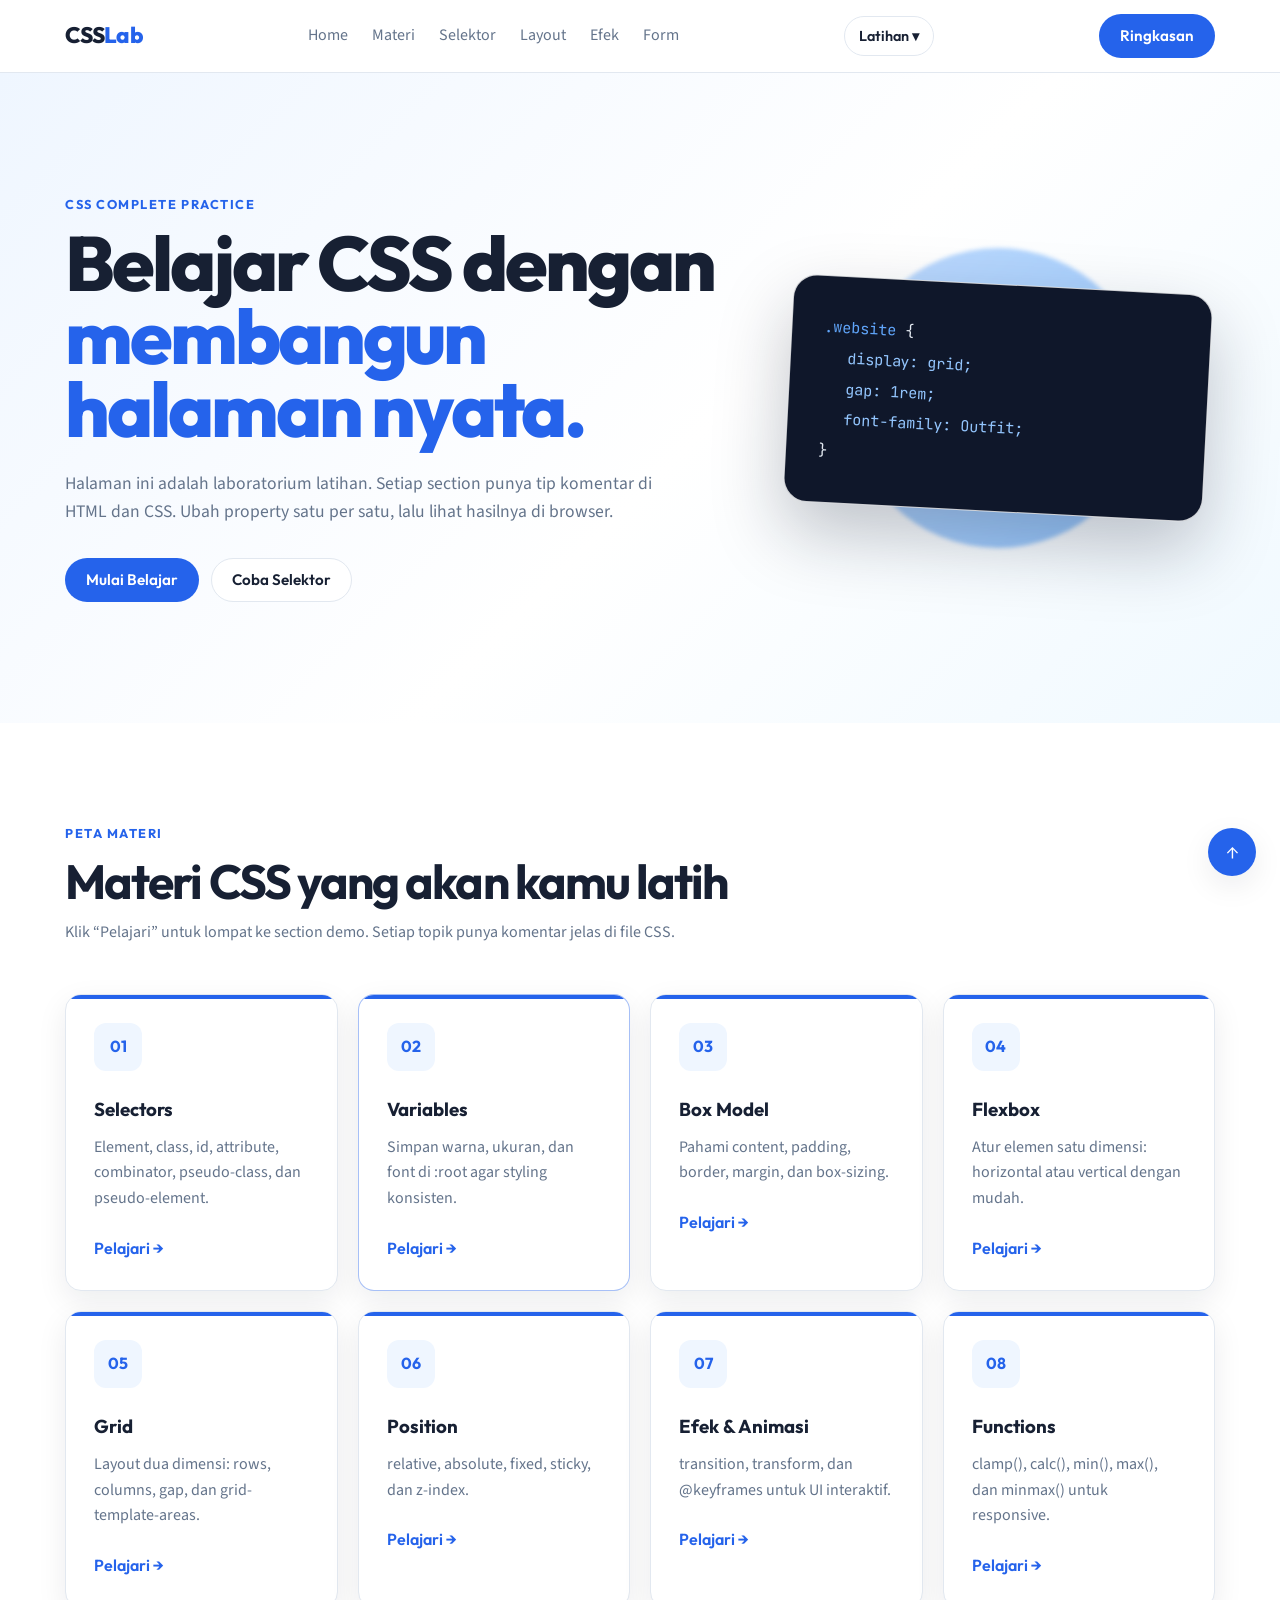
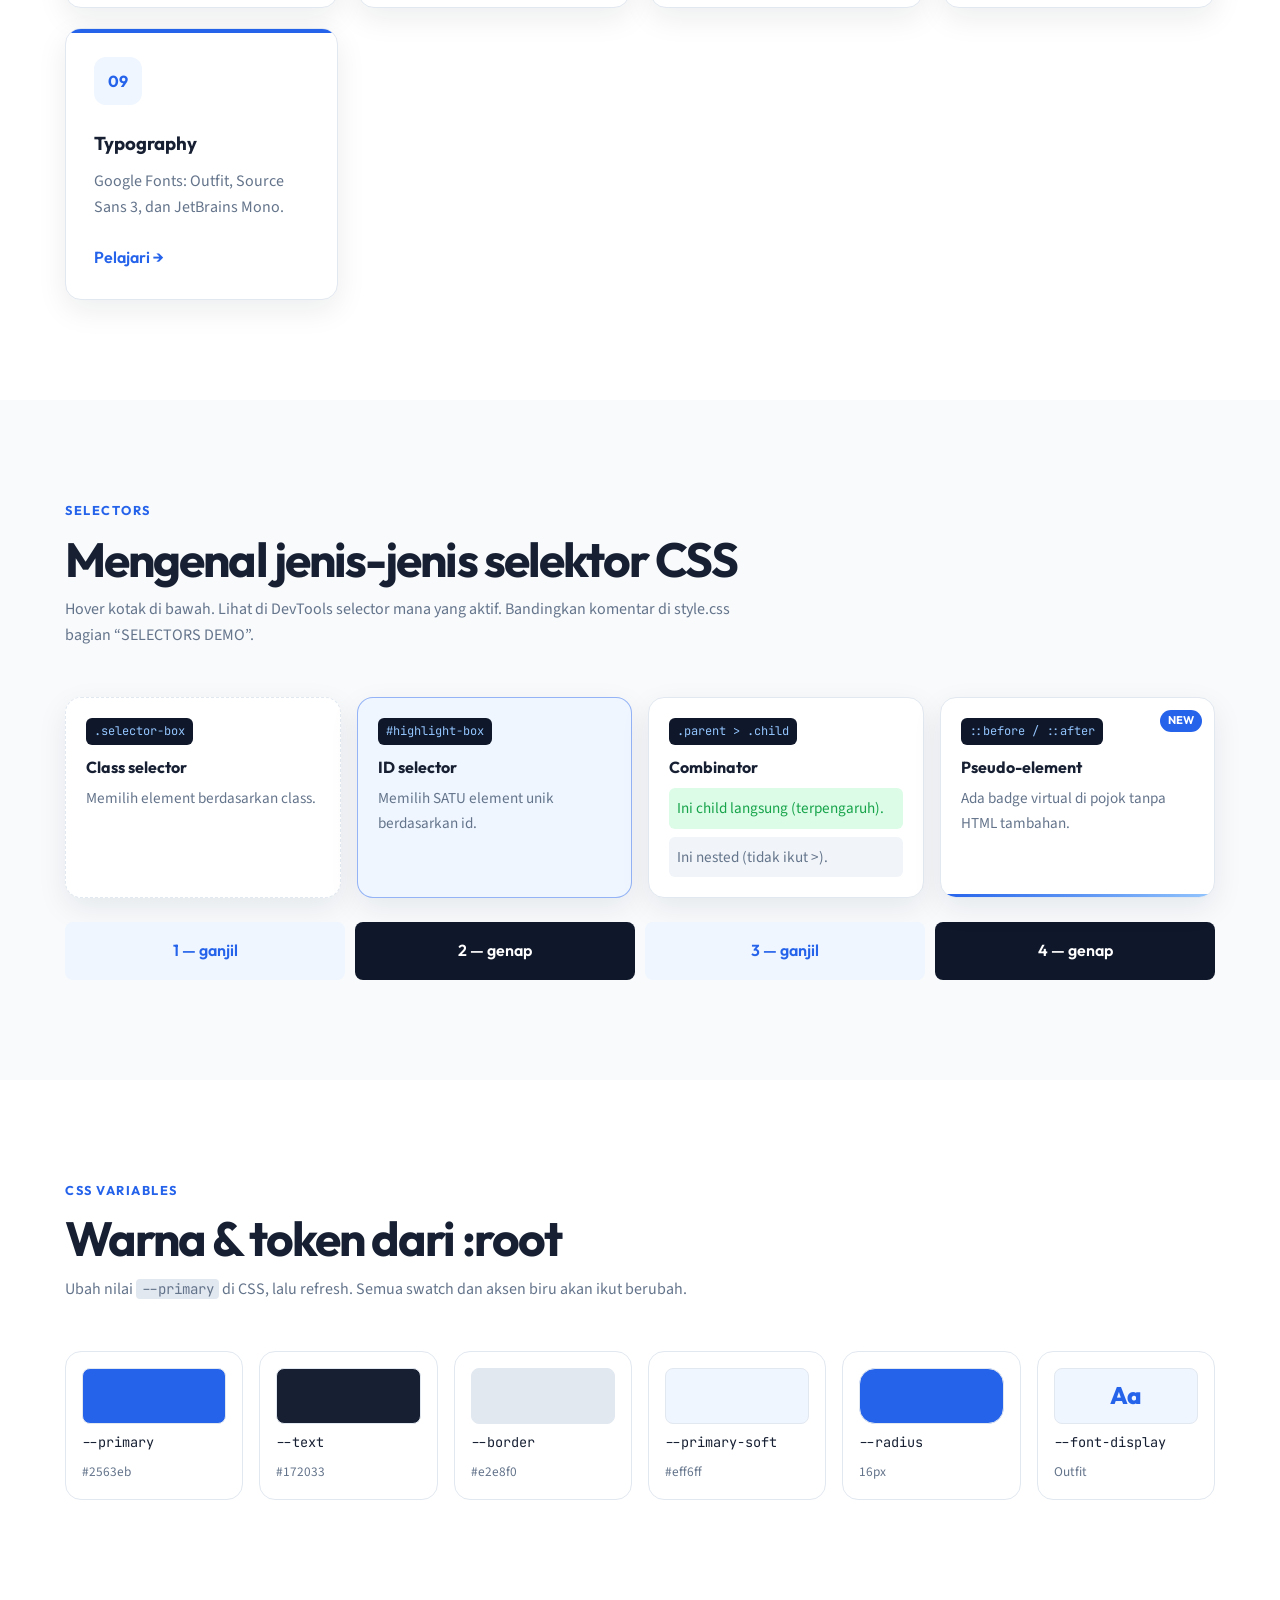
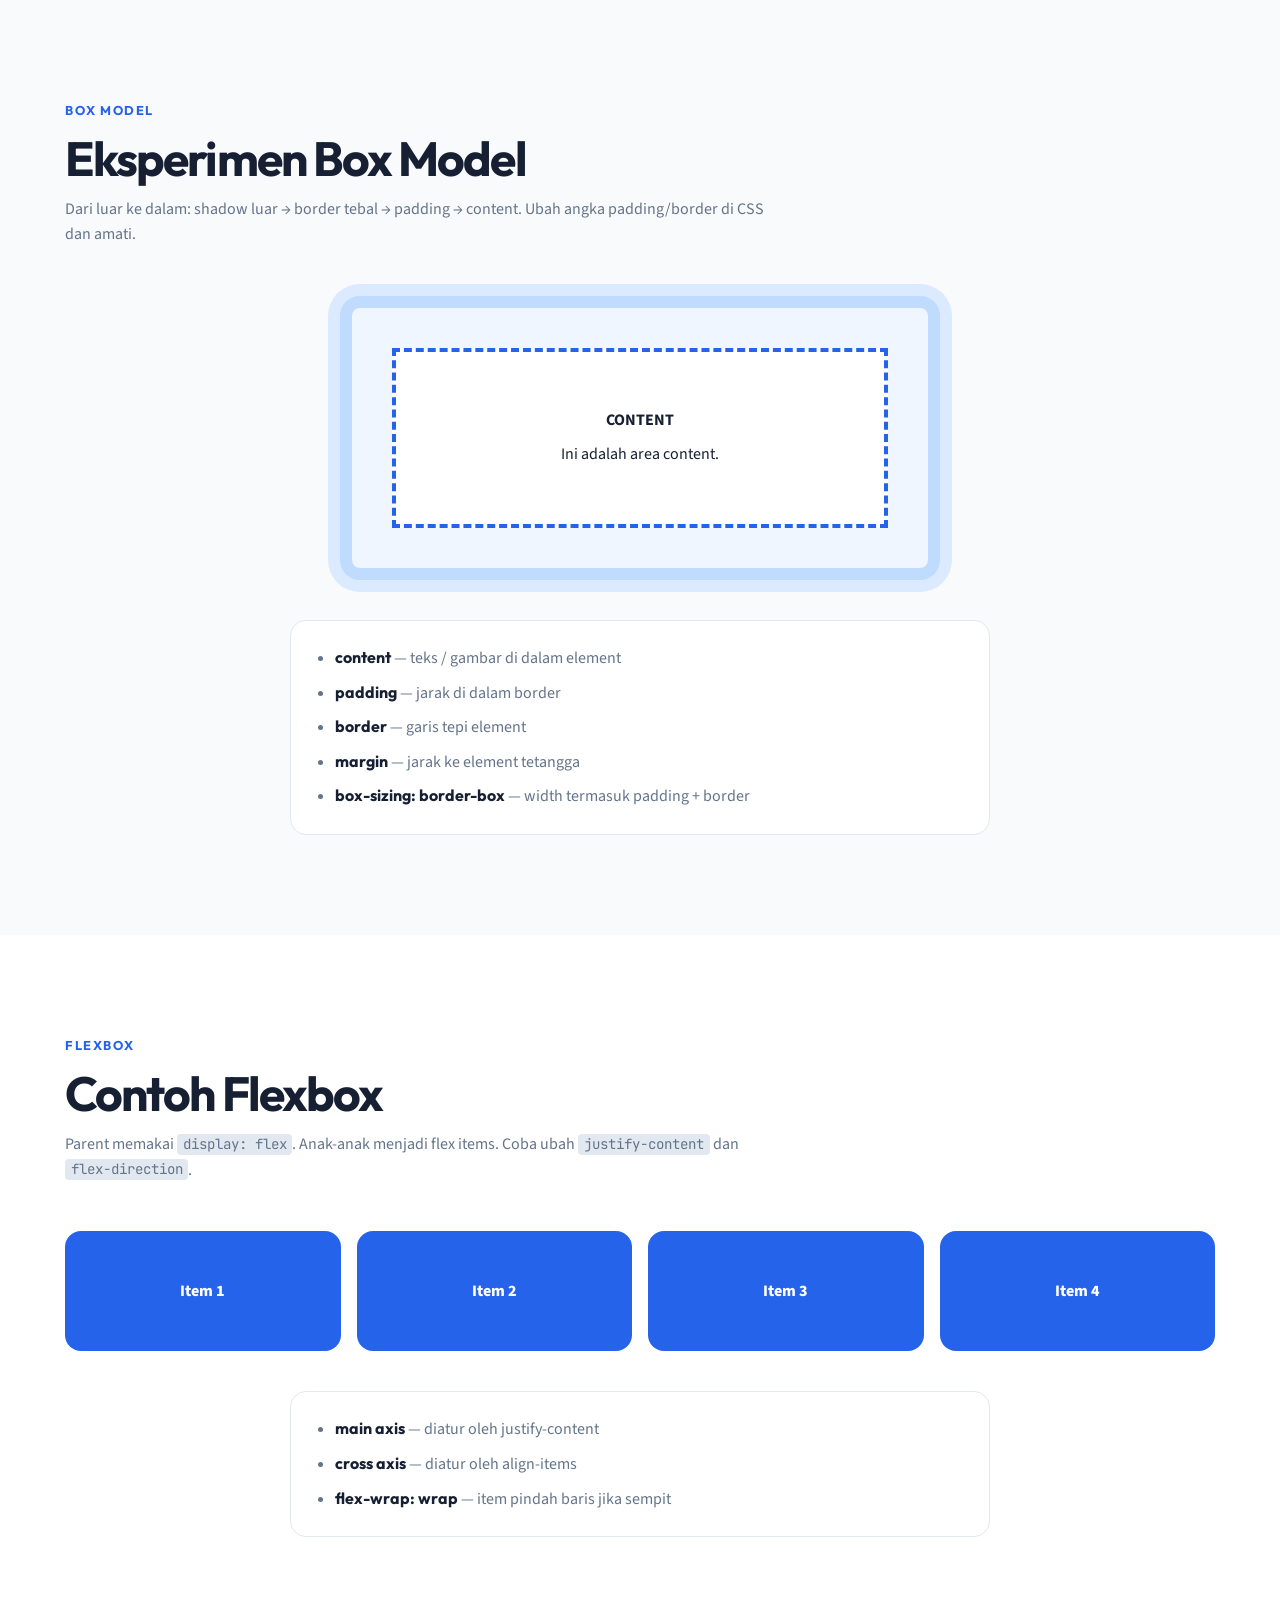
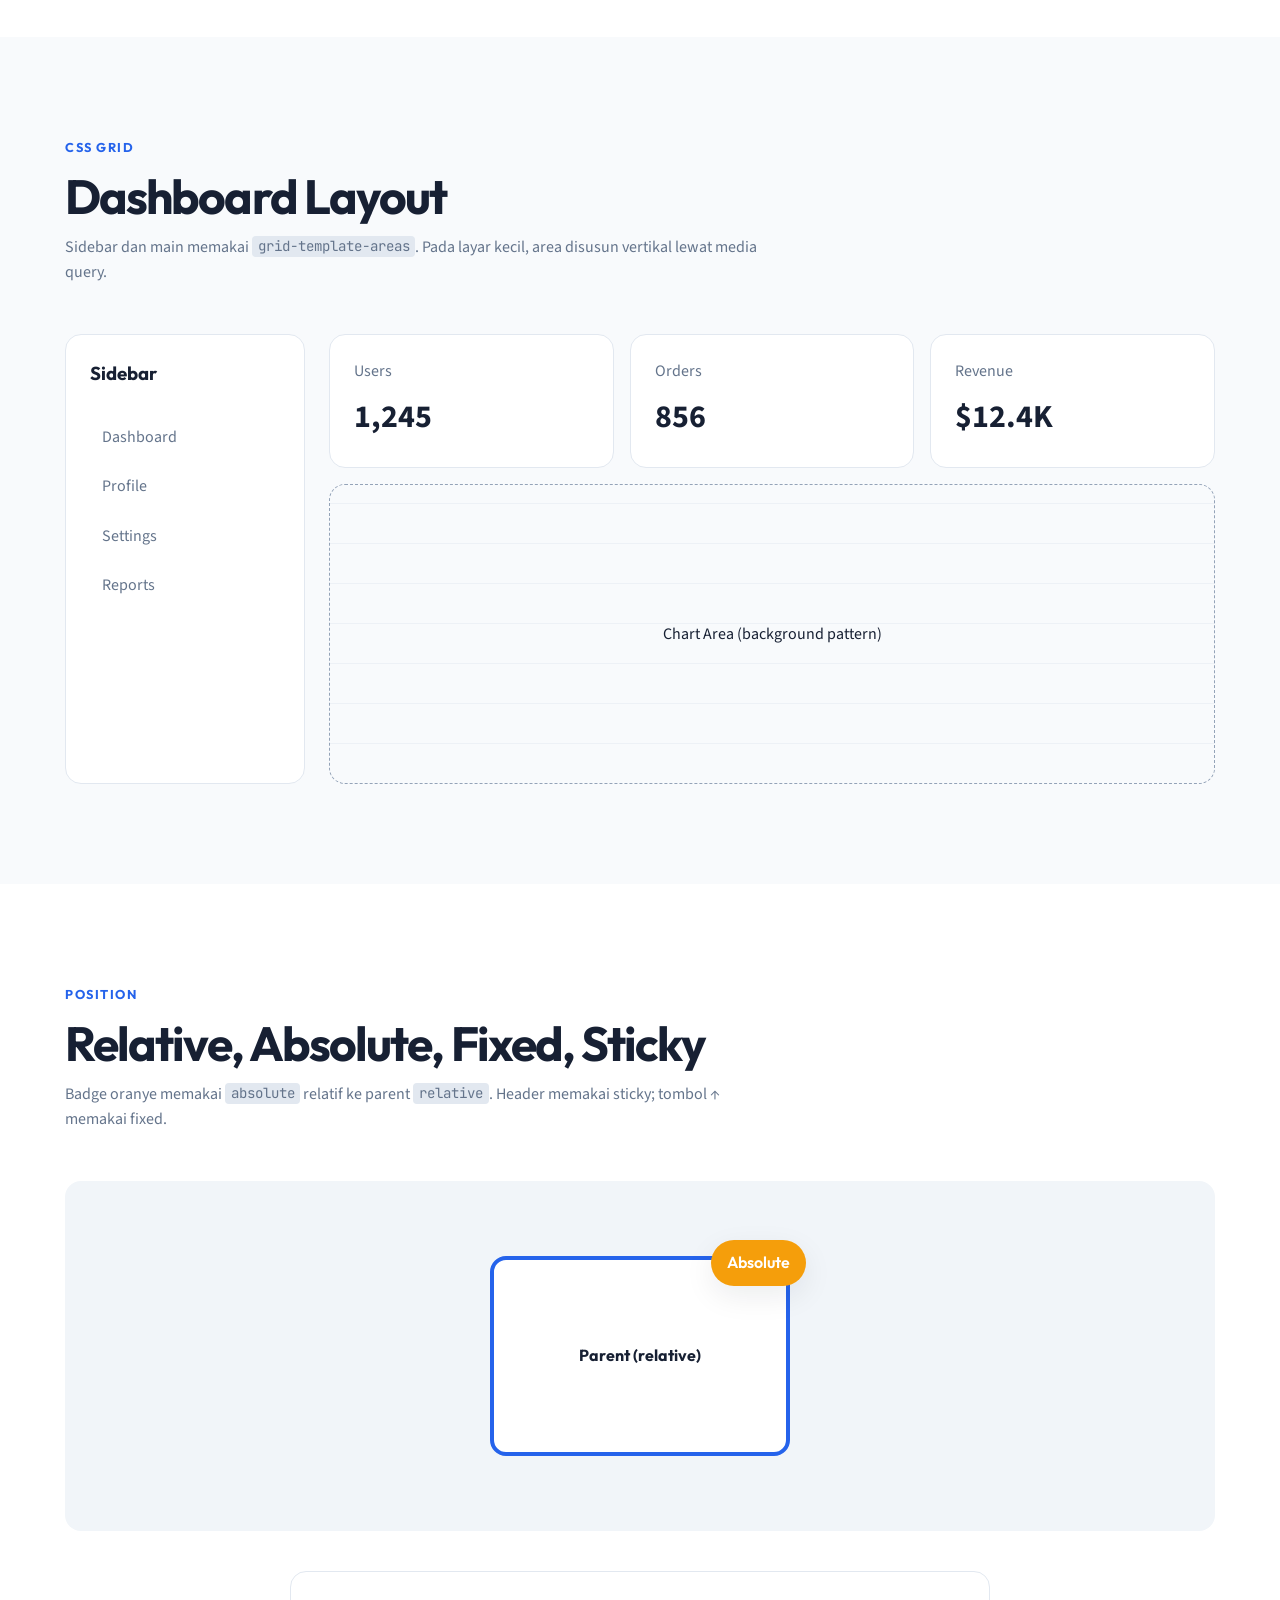
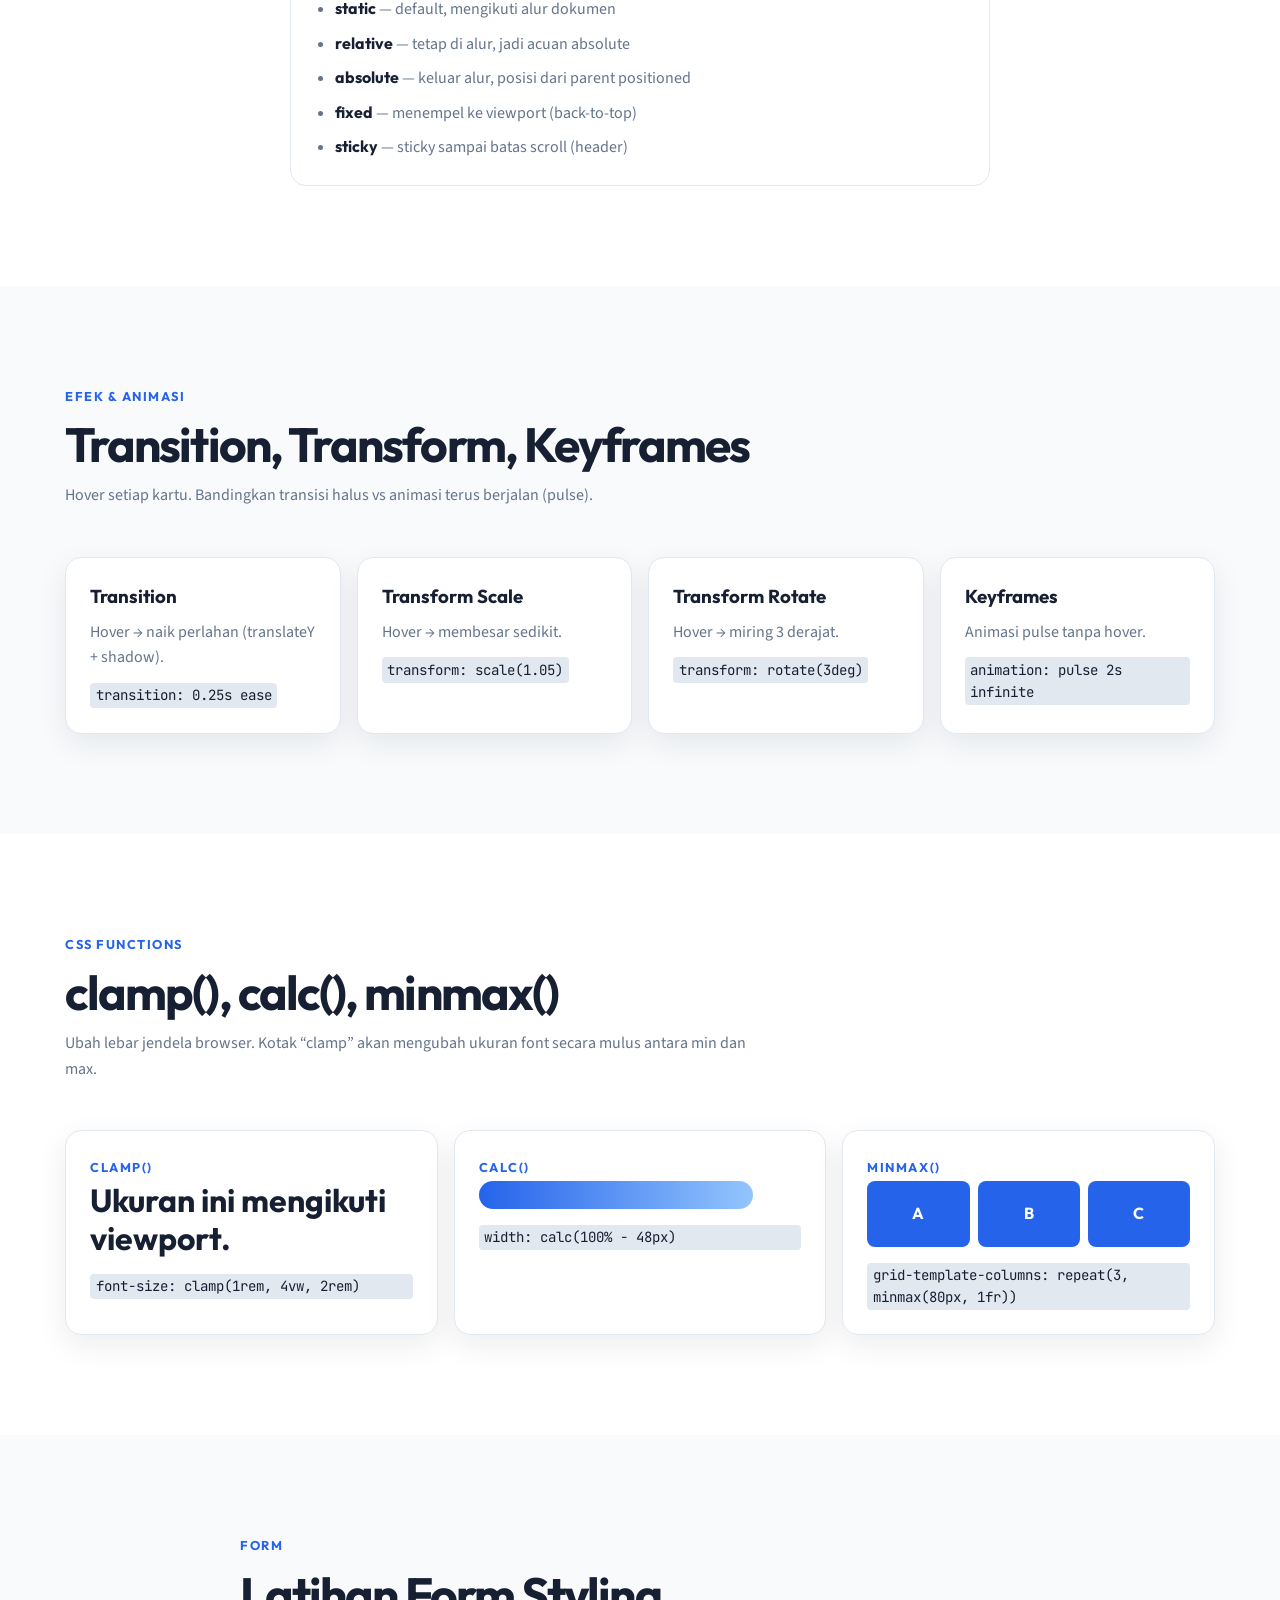
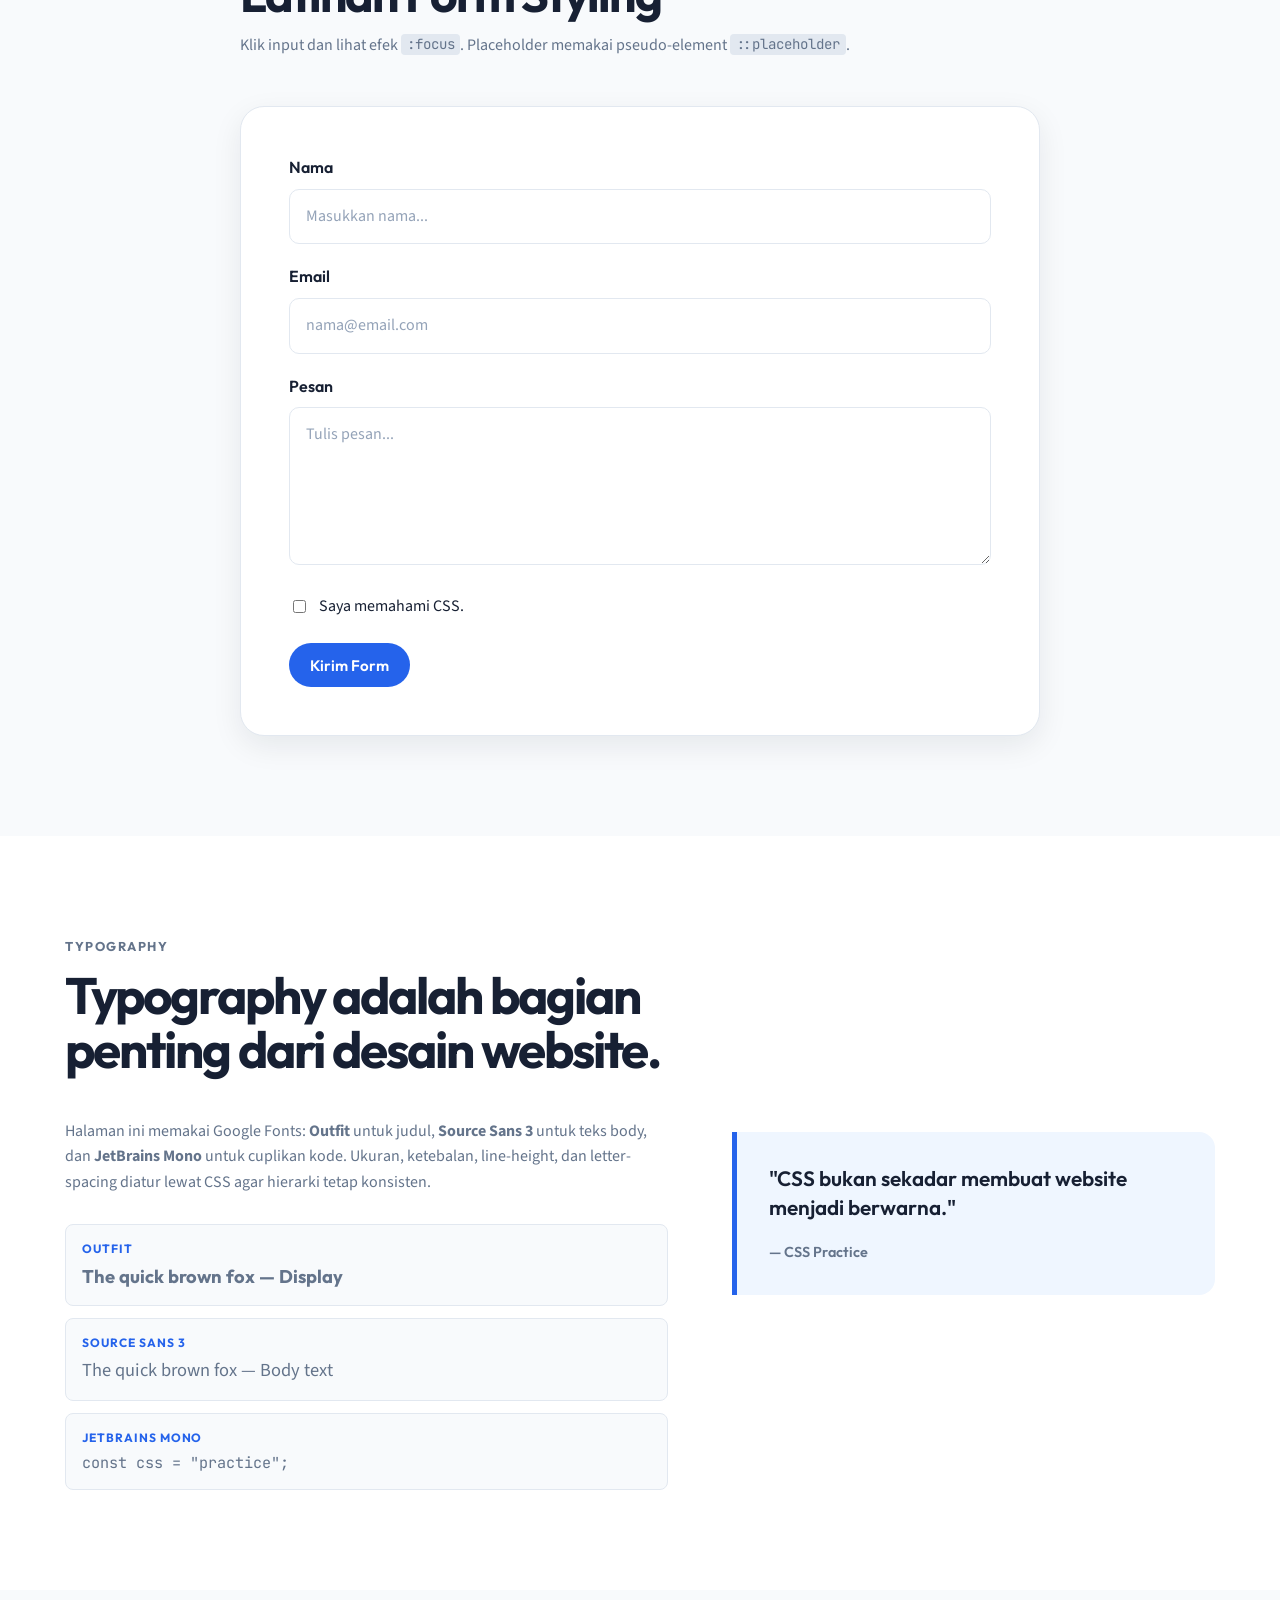
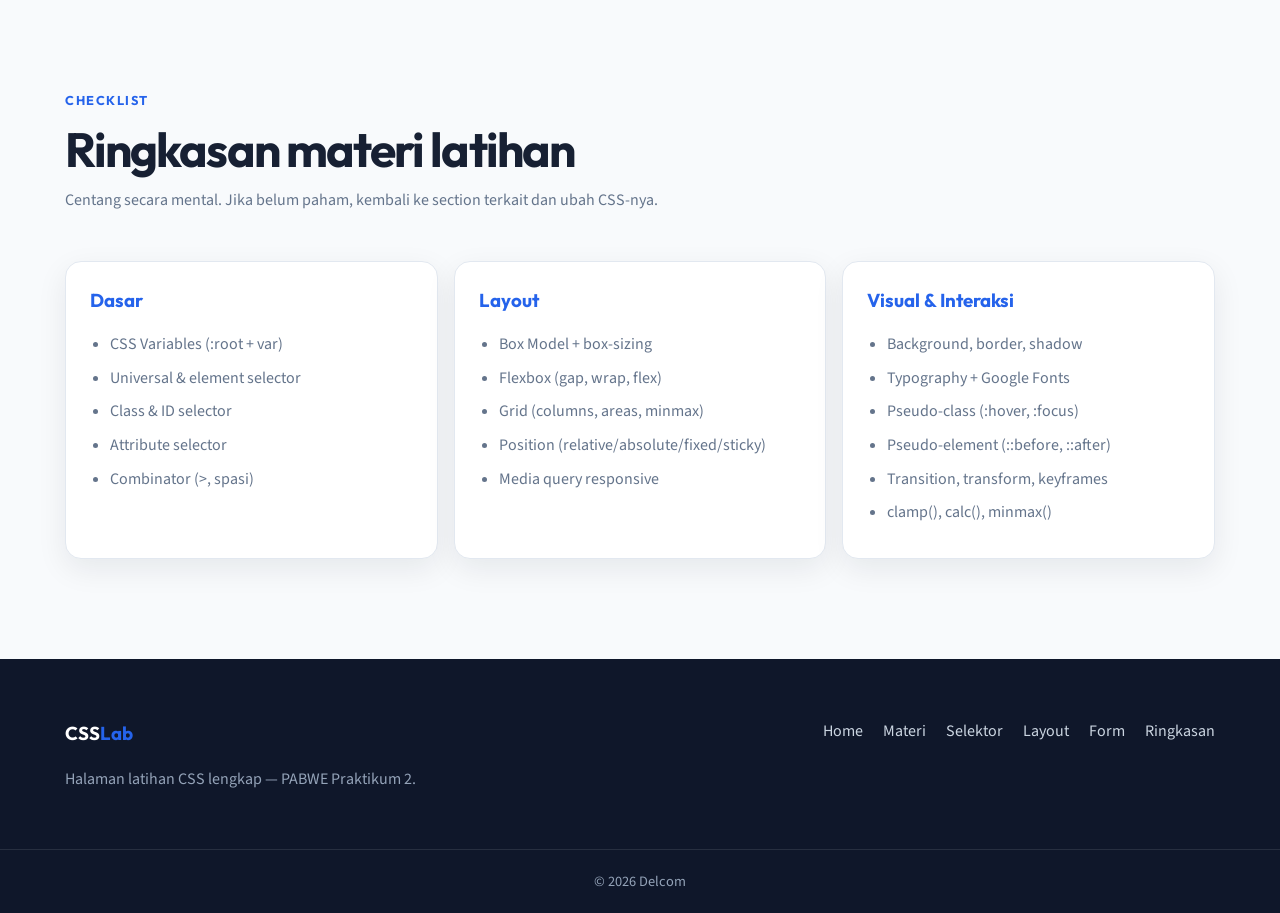
==== index.html @ a96a9c4b "feat: tambah halaman latihan CSS, Bootstrap 5, dan Tailwind 4" ====
<!doctype html>
<html lang="id">

<head>
    <meta charset="UTF-8" />

    <!--
        Membuat halaman responsive terhadap ukuran layar.
        Wajib untuk website modern.
    -->
    <meta name="viewport" content="width=device-width, initial-scale=1.0" />

    <!-- Membuat judul halaman -->
    <title>CSS Complete Practice</title>

    <!--
        Favicon: ikon tab browser.
        Menggunakan logo lokal dari assets/img.
    -->
    <link rel="icon" href="assets/img/logo.png" type="image/png" />

    <!--
        GOOGLE FONTS
        -------------------------------------------------
        Rekomendasi pasangan font untuk UI modern:

        1. Outfit        → heading / logo / tombol
           Geometric sans, tegas, cocok untuk judul.

        2. Source Sans 3 → body / paragraf / form
           Sangat mudah dibaca untuk teks panjang.

        3. JetBrains Mono → cuplikan kode
           Monospace dengan legibility tinggi.

        preconnect mempercepat koneksi ke server Google Fonts.
        display=swap mencegah teks "invisible" saat font loading.
    -->
    <link rel="preconnect" href="https://fonts.googleapis.com" />
    <link rel="preconnect" href="https://fonts.gstatic.com" crossorigin />
    <link
        href="https://fonts.googleapis.com/css2?family=JetBrains+Mono:wght@400;500&family=Outfit:wght@500;600;700;800&family=Source+Sans+3:ital,wght@0,400;0,500;0,600;0,700;1,400&display=swap"
        rel="stylesheet" />

    <!--
        External CSS
        Artinya seluruh styling kita simpan di file style.css
        Coba buka DevTools → tab Elements → lihat Styles.
    -->
    <link rel="stylesheet" href="assets/css/style.css" />
</head>

<body>
    <!-- =====================================================
         HEADER

         Latihan:
         - semantic HTML (<header>, <nav>)
         - Flexbox (navbar)
         - position: sticky
         - pseudo-class :hover
    ====================================================== -->

    <header class="site-header">
        <div class="container navbar">
            <!-- Logo: class selector .logo + nested span -->
            <a href="#home" class="logo"> CSS<span>Lab</span> </a>

            <!--
            Navigation anchors (#id) menghubungkan ke section.
            Ini contoh penggunaan ID di HTML.
        -->
            <nav class="nav-menu">
                <a href="#home">Home</a>
                <a href="#cards">Materi</a>
                <a href="#selectors">Selektor</a>
                <a href="#layout">Layout</a>
                <a href="#efek">Efek</a>
                <a href="#form">Form</a>
            </nav>

            <!--
            Menu Latihan:
            Pindah antar halaman latihan (CSS / Bootstrap / Tailwind).
            Hover untuk membuka submenu.
        -->
            <div class="nav-latihan">
                <button type="button" class="nav-latihan-toggle" aria-expanded="false">
                    Latihan ▾
                </button>
                <div class="nav-latihan-menu">
                    <a href="index.html" class="is-active">CSS</a>
                    <a href="bootstrap5.html">Bootstrap</a>
                    <a href="tailwind4.html">Tailwind</a>
                </div>
            </div>

            <a href="#ringkasan" class="btn btn-primary"> Ringkasan </a>
        </div>
    </header>

    <main>
        <!-- =====================================================
           HERO SECTION

           Latihan:
           - CSS variables (warna primary)
           - typography + Google Fonts
           - clamp() untuk font-size responsif
           - linear-gradient
           - pseudo-element ::before
           - CSS Grid (hero-content)
           - transform + animation (floating-card)
           - transition (tombol)
      ====================================================== -->

        <section id="home" class="hero">
            <div class="container hero-content">
                <div class="hero-text">
                    <p class="eyebrow">CSS COMPLETE PRACTICE</p>

                    <h1>
                        Belajar CSS dengan
                        <span>membangun halaman nyata.</span>
                    </h1>

                    <p class="hero-description">
                        Halaman ini adalah laboratorium latihan. Setiap section punya tip
                        komentar di HTML dan CSS. Ubah property satu per satu, lalu lihat
                        hasilnya di browser.
                    </p>

                    <div class="hero-buttons">
                        <a href="#cards" class="btn btn-primary"> Mulai Belajar </a>
                        <a href="#selectors" class="btn btn-outline"> Coba Selektor </a>
                    </div>
                </div>

                <!--
              Visual dekoratif:
              - .hero-visual::before → lingkaran blur (pseudo-element)
              - .floating-card → transform + @keyframes
              - .code-line → font mono (JetBrains Mono)
          -->
                <div class="hero-visual">
                    <div class="floating-card">
                        <div class="code-line"><span>.website</span> {</div>
                        <div class="code-line indent">display: grid;</div>
                        <div class="code-line indent">gap: 1rem;</div>
                        <div class="code-line indent">font-family: Outfit;</div>
                        <div class="code-line">}</div>
                    </div>
                </div>
            </div>
        </section>

        <!-- =====================================================
           PETA MATERI / CARDS

           Latihan:
           - CSS Grid (auto-fit + minmax)
           - gap, border, box-shadow, border-radius
           - :hover + transform
           - pseudo-element ::before pada card
      ====================================================== -->

        <section id="cards" class="section">
            <div class="container">
                <div class="section-heading">
                    <p class="eyebrow">PETA MATERI</p>
                    <h2>Materi CSS yang akan kamu latih</h2>
                    <p>
                        Klik “Pelajari” untuk lompat ke section demo. Setiap topik punya
                        komentar jelas di file CSS.
                    </p>
                </div>

                <!--
              GRID CONTAINER
              repeat(auto-fit, minmax(250px, 1fr))
              → kolom menyesuaikan lebar layar secara otomatis.
          -->
                <div class="cards-grid">
                    <article class="card">
                        <div class="card-icon">01</div>
                        <h3>Selectors</h3>
                        <p>
                            Element, class, id, attribute, combinator, pseudo-class, dan
                            pseudo-element.
                        </p>
                        <a href="#selectors" class="card-link">Pelajari →</a>
                    </article>

                    <article class="card featured">
                        <div class="card-icon">02</div>
                        <h3>Variables</h3>
                        <p>
                            Simpan warna, ukuran, dan font di :root agar styling konsisten.
                        </p>
                        <a href="#variables" class="card-link">Pelajari →</a>
                    </article>

                    <article class="card">
                        <div class="card-icon">03</div>
                        <h3>Box Model</h3>
                        <p>Pahami content, padding, border, margin, dan box-sizing.</p>
                        <a href="#box-model" class="card-link">Pelajari →</a>
                    </article>

                    <article class="card">
                        <div class="card-icon">04</div>
                        <h3>Flexbox</h3>
                        <p>
                            Atur elemen satu dimensi: horizontal atau vertical dengan mudah.
                        </p>
                        <a href="#flexbox" class="card-link">Pelajari →</a>
                    </article>

                    <article class="card">
                        <div class="card-icon">05</div>
                        <h3>Grid</h3>
                        <p>
                            Layout dua dimensi: rows, columns, gap, dan grid-template-areas.
                        </p>
                        <a href="#layout" class="card-link">Pelajari →</a>
                    </article>

                    <article class="card">
                        <div class="card-icon">06</div>
                        <h3>Position</h3>
                        <p>relative, absolute, fixed, sticky, dan z-index.</p>
                        <a href="#position" class="card-link">Pelajari →</a>
                    </article>

                    <article class="card">
                        <div class="card-icon">07</div>
                        <h3>Efek &amp; Animasi</h3>
                        <p>transition, transform, dan @keyframes untuk UI interaktif.</p>
                        <a href="#efek" class="card-link">Pelajari →</a>
                    </article>

                    <article class="card">
                        <div class="card-icon">08</div>
                        <h3>Functions</h3>
                        <p>clamp(), calc(), min(), max(), dan minmax() untuk responsive.</p>
                        <a href="#functions" class="card-link">Pelajari →</a>
                    </article>

                    <article class="card">
                        <div class="card-icon">09</div>
                        <h3>Typography</h3>
                        <p>
                            Google Fonts: Outfit, Source Sans 3, dan JetBrains Mono.
                        </p>
                        <a href="#typography" class="card-link">Pelajari →</a>
                    </article>
                </div>
            </div>
        </section>

        <!-- =====================================================
           SELECTORS DEMO

           Latihan:
           - element selector   → p, h3
           - class selector     → .selector-box
           - id selector        → #highlight-box
           - attribute selector → [data-role="demo"]
           - combinator         → .parent > .child
           - pseudo-class       → :hover, :nth-child
           - pseudo-element     → ::before, ::after
      ====================================================== -->

        <section id="selectors" class="section section-alt">
            <div class="container">
                <div class="section-heading">
                    <p class="eyebrow">SELECTORS</p>
                    <h2>Mengenal jenis-jenis selektor CSS</h2>
                    <p>
                        Hover kotak di bawah. Lihat di DevTools selector mana yang
                        aktif. Bandingkan komentar di style.css bagian “SELECTORS DEMO”.
                    </p>
                </div>

                <div class="selector-playground">
                    <!-- Class selector: .selector-box -->
                    <div class="selector-box" data-role="demo">
                        <span class="selector-label">.selector-box</span>
                        <strong>Class selector</strong>
                        <p>Memilih element berdasarkan class.</p>
                    </div>

                    <!-- ID selector: #highlight-box -->
                    <div id="highlight-box" class="selector-box">
                        <span class="selector-label">#highlight-box</span>
                        <strong>ID selector</strong>
                        <p>Memilih SATU element unik berdasarkan id.</p>
                    </div>

                    <!-- Attribute selector: [data-role="demo"] sudah dipakai di atas -->
                    <div class="selector-box parent-demo">
                        <span class="selector-label">.parent &gt; .child</span>
                        <strong>Combinator</strong>
                        <!-- Child combinator: hanya anak langsung -->
                        <p class="child">Ini child langsung (terpengaruh).</p>
                        <div>
                            <p class="child nested">Ini nested (tidak ikut &gt;).</p>
                        </div>
                    </div>

                    <!-- Pseudo-element demo -->
                    <div class="selector-box pseudo-demo">
                        <span class="selector-label">::before / ::after</span>
                        <strong>Pseudo-element</strong>
                        <p>Ada badge virtual di pojok tanpa HTML tambahan.</p>
                    </div>
                </div>

                <!--
              :nth-child demo
              Item genap / ganjil diberi warna berbeda di CSS.
          -->
                <div class="nth-demo">
                    <div class="nth-item">1 — ganjil</div>
                    <div class="nth-item">2 — genap</div>
                    <div class="nth-item">3 — ganjil</div>
                    <div class="nth-item">4 — genap</div>
                </div>
            </div>
        </section>

        <!-- =====================================================
           CSS VARIABLES DEMO

           Latihan:
           - :root { --nama: value; }
           - var(--nama)
           - mengubah satu variable mengubah banyak tempat
      ====================================================== -->

        <section id="variables" class="section">
            <div class="container">
                <div class="section-heading">
                    <p class="eyebrow">CSS VARIABLES</p>
                    <h2>Warna &amp; token dari :root</h2>
                    <p>
                        Ubah nilai <code>--primary</code> di CSS, lalu refresh. Semua
                        swatch dan aksen biru akan ikut berubah.
                    </p>
                </div>

                <div class="token-grid">
                    <div class="token-card token-primary">
                        <span class="token-swatch"></span>
                        <code>--primary</code>
                        <small>#2563eb</small>
                    </div>
                    <div class="token-card token-text">
                        <span class="token-swatch"></span>
                        <code>--text</code>
                        <small>#172033</small>
                    </div>
                    <div class="token-card token-border">
                        <span class="token-swatch"></span>
                        <code>--border</code>
                        <small>#e2e8f0</small>
                    </div>
                    <div class="token-card token-soft">
                        <span class="token-swatch"></span>
                        <code>--primary-soft</code>
                        <small>#eff6ff</small>
                    </div>
                    <div class="token-card token-radius">
                        <span class="token-swatch radius-demo"></span>
                        <code>--radius</code>
                        <small>16px</small>
                    </div>
                    <div class="token-card token-font">
                        <span class="token-swatch font-demo">Aa</span>
                        <code>--font-display</code>
                        <small>Outfit</small>
                    </div>
                </div>
            </div>
        </section>

        <!-- =====================================================
           BOX MODEL DEMO

           Latihan:
           - content / padding / border / margin
           - width, max-width, box-sizing
           - box-shadow sebagai “outline” visual
      ====================================================== -->

        <section id="box-model" class="section section-alt">
            <div class="container">
                <div class="section-heading">
                    <p class="eyebrow">BOX MODEL</p>
                    <h2>Eksperimen Box Model</h2>
                    <p>
                        Dari luar ke dalam: shadow luar → border tebal → padding →
                        content. Ubah angka padding/border di CSS dan amati.
                    </p>
                </div>

                <!--
              Struktur visual box model:
              .box-model-demo  ≈ margin/outer ring (via box-shadow)
              border           ≈ border biru
              padding          ≈ area biru muda
              .box-content     ≈ content
          -->
                <div class="box-model-demo">
                    <div class="box-content">
                        <strong>CONTENT</strong>
                        <span>Ini adalah area content.</span>
                    </div>
                </div>

                <ul class="tip-list">
                    <li>
                        <strong>content</strong> — teks / gambar di dalam element
                    </li>
                    <li>
                        <strong>padding</strong> — jarak di dalam border
                    </li>
                    <li>
                        <strong>border</strong> — garis tepi element
                    </li>
                    <li>
                        <strong>margin</strong> — jarak ke element tetangga
                    </li>
                    <li>
                        <strong>box-sizing: border-box</strong> — width termasuk padding +
                        border
                    </li>
                </ul>
            </div>
        </section>

        <!-- =====================================================
           FLEXBOX DEMO

           Latihan:
           - display: flex
           - flex-wrap, gap, align-items
           - flex: 1 1 180px pada item
           - :hover + transform pada item
      ====================================================== -->

        <section id="flexbox" class="section">
            <div class="container">
                <div class="section-heading">
                    <p class="eyebrow">FLEXBOX</p>
                    <h2>Contoh Flexbox</h2>
                    <p>
                        Parent memakai <code>display: flex</code>. Anak-anak menjadi flex
                        items. Coba ubah <code>justify-content</code> dan
                        <code>flex-direction</code>.
                    </p>
                </div>

                <div class="flex-demo">
                    <div class="flex-item">Item 1</div>
                    <div class="flex-item">Item 2</div>
                    <div class="flex-item">Item 3</div>
                    <div class="flex-item">Item 4</div>
                </div>

                <ul class="tip-list">
                    <li>
                        <strong>main axis</strong> — diatur oleh justify-content
                    </li>
                    <li>
                        <strong>cross axis</strong> — diatur oleh align-items
                    </li>
                    <li>
                        <strong>flex-wrap: wrap</strong> — item pindah baris jika sempit
                    </li>
                </ul>
            </div>
        </section>

        <!-- =====================================================
           GRID LAYOUT

           Latihan:
           - grid-template-columns
           - grid-template-areas
           - gap
           - nested grid (stats-grid)
           - responsive: 1 kolom di mobile
      ====================================================== -->

        <section id="layout" class="section section-alt">
            <div class="container">
                <div class="section-heading">
                    <p class="eyebrow">CSS GRID</p>
                    <h2>Dashboard Layout</h2>
                    <p>
                        Sidebar dan main memakai <code>grid-template-areas</code>. Pada
                        layar kecil, area disusun vertikal lewat media query.
                    </p>
                </div>

                <div class="dashboard">
                    <aside class="sidebar">
                        <h3>Sidebar</h3>
                        <ul>
                            <li>Dashboard</li>
                            <li>Profile</li>
                            <li>Settings</li>
                            <li>Reports</li>
                        </ul>
                    </aside>

                    <div class="dashboard-main">
                        <div class="stats-grid">
                            <div class="stat-card">
                                <span>Users</span>
                                <strong>1,245</strong>
                            </div>
                            <div class="stat-card">
                                <span>Orders</span>
                                <strong>856</strong>
                            </div>
                            <div class="stat-card">
                                <span>Revenue</span>
                                <strong>$12.4K</strong>
                            </div>
                        </div>

                        <div class="chart-placeholder">
                            <span>Chart Area (background pattern)</span>
                        </div>
                    </div>
                </div>
            </div>
        </section>

        <!-- =====================================================
           POSITIONING

           Latihan:
           - position: relative (parent)
           - position: absolute (child)
           - top / right
           - z-index
           - position: fixed (lihat tombol back-to-top)
           - position: sticky (lihat header)
      ====================================================== -->

        <section id="position" class="section">
            <div class="container">
                <div class="section-heading">
                    <p class="eyebrow">POSITION</p>
                    <h2>Relative, Absolute, Fixed, Sticky</h2>
                    <p>
                        Badge oranye memakai <code>absolute</code> relatif ke parent
                        <code>relative</code>. Header memakai sticky; tombol ↑ memakai
                        fixed.
                    </p>
                </div>

                <div class="position-demo">
                    <div class="position-box">
                        Parent (relative)
                        <div class="absolute-box">Absolute</div>
                    </div>
                </div>

                <ul class="tip-list">
                    <li>
                        <strong>static</strong> — default, mengikuti alur dokumen
                    </li>
                    <li>
                        <strong>relative</strong> — tetap di alur, jadi acuan absolute
                    </li>
                    <li>
                        <strong>absolute</strong> — keluar alur, posisi dari parent
                        positioned
                    </li>
                    <li>
                        <strong>fixed</strong> — menempel ke viewport (back-to-top)
                    </li>
                    <li>
                        <strong>sticky</strong> — sticky sampai batas scroll (header)
                    </li>
                </ul>
            </div>
        </section>

        <!-- =====================================================
           TRANSFORM, TRANSITION, ANIMATION

           Latihan:
           - transition pada hover
           - transform: translate / scale / rotate
           - @keyframes + animation
      ====================================================== -->

        <section id="efek" class="section section-alt">
            <div class="container">
                <div class="section-heading">
                    <p class="eyebrow">EFEK &amp; ANIMASI</p>
                    <h2>Transition, Transform, Keyframes</h2>
                    <p>
                        Hover setiap kartu. Bandingkan transisi halus vs animasi terus
                        berjalan (pulse).
                    </p>
                </div>

                <div class="effect-grid">
                    <!-- Transition + translate -->
                    <div class="effect-card effect-lift">
                        <h3>Transition</h3>
                        <p>Hover → naik perlahan (translateY + shadow).</p>
                        <code>transition: 0.25s ease</code>
                    </div>

                    <!-- Transform scale -->
                    <div class="effect-card effect-scale">
                        <h3>Transform Scale</h3>
                        <p>Hover → membesar sedikit.</p>
                        <code>transform: scale(1.05)</code>
                    </div>

                    <!-- Transform rotate -->
                    <div class="effect-card effect-rotate">
                        <h3>Transform Rotate</h3>
                        <p>Hover → miring 3 derajat.</p>
                        <code>transform: rotate(3deg)</code>
                    </div>

                    <!-- Continuous animation -->
                    <div class="effect-card effect-pulse">
                        <h3>Keyframes</h3>
                        <p>Animasi pulse tanpa hover.</p>
                        <code>animation: pulse 2s infinite</code>
                    </div>
                </div>
            </div>
        </section>

        <!-- =====================================================
           CSS FUNCTIONS

           Latihan:
           - clamp(min, preferred, max)
           - calc(a + b)
           - min() / max()
           - minmax() di grid
      ====================================================== -->

        <section id="functions" class="section">
            <div class="container">
                <div class="section-heading">
                    <p class="eyebrow">CSS FUNCTIONS</p>
                    <h2>clamp(), calc(), minmax()</h2>
                    <p>
                        Ubah lebar jendela browser. Kotak “clamp” akan mengubah ukuran
                        font secara mulus antara min dan max.
                    </p>
                </div>

                <div class="function-grid">
                    <div class="function-card">
                        <span class="eyebrow">clamp()</span>
                        <p class="clamp-text">Ukuran ini mengikuti viewport.</p>
                        <code>font-size: clamp(1rem, 4vw, 2rem)</code>
                    </div>

                    <div class="function-card">
                        <span class="eyebrow">calc()</span>
                        <div class="calc-bar"></div>
                        <code>width: calc(100% - 48px)</code>
                    </div>

                    <div class="function-card">
                        <span class="eyebrow">minmax()</span>
                        <div class="minmax-row">
                            <div>A</div>
                            <div>B</div>
                            <div>C</div>
                        </div>
                        <code>grid-template-columns: repeat(3, minmax(80px, 1fr))</code>
                    </div>
                </div>
            </div>
        </section>

        <!-- =====================================================
           FORM

           Latihan:
           - attribute selector input[type="..."]
           - :focus
           - ::placeholder
           - label + checkbox flex
           - button :hover
      ====================================================== -->

        <section id="form" class="section section-alt">
            <div class="container form-container">
                <div class="section-heading">
                    <p class="eyebrow">FORM</p>
                    <h2>Latihan Form Styling</h2>
                    <p>
                        Klik input dan lihat efek <code>:focus</code>. Placeholder
                        memakai pseudo-element <code>::placeholder</code>.
                    </p>
                </div>

                <form class="practice-form" action="#" method="get">
                    <div class="form-group">
                        <label for="name">Nama</label>
                        <input id="name" type="text" placeholder="Masukkan nama..." />
                    </div>

                    <div class="form-group">
                        <label for="email">Email</label>
                        <input id="email" type="email" placeholder="nama@email.com" />
                    </div>

                    <div class="form-group">
                        <label for="message">Pesan</label>
                        <textarea id="message" rows="5" placeholder="Tulis pesan..."></textarea>
                    </div>

                    <label class="checkbox">
                        <input type="checkbox" />
                        <span>Saya memahami CSS.</span>
                    </label>

                    <button type="submit" class="btn btn-primary">Kirim Form</button>
                </form>
            </div>
        </section>

        <!-- =====================================================
           TYPOGRAPHY & GOOGLE FONTS

           Latihan:
           - font-family via CSS variables
           - line-height, letter-spacing, font-weight
           - hierarki heading vs body vs mono
      ====================================================== -->

        <section id="typography" class="section">
            <div class="container typography-demo">
                <div>
                    <p class="eyebrow">TYPOGRAPHY</p>
                    <h2>Typography adalah bagian penting dari desain website.</h2>
                    <p>
                        Halaman ini memakai Google Fonts: <strong>Outfit</strong> untuk
                        judul, <strong>Source Sans 3</strong> untuk teks body, dan
                        <strong>JetBrains Mono</strong> untuk cuplikan kode. Ukuran,
                        ketebalan, line-height, dan letter-spacing diatur lewat CSS agar
                        hierarki tetap konsisten.
                    </p>

                    <div class="font-samples">
                        <div class="font-sample sample-display">
                            <span>Outfit</span>
                            <p>The quick brown fox — Display</p>
                        </div>
                        <div class="font-sample sample-body">
                            <span>Source Sans 3</span>
                            <p>The quick brown fox — Body text</p>
                        </div>
                        <div class="font-sample sample-mono">
                            <span>JetBrains Mono</span>
                            <p>const css = "practice";</p>
                        </div>
                    </div>
                </div>

                <blockquote>
                    "CSS bukan sekadar membuat website menjadi berwarna."
                    <cite>— CSS Practice</cite>
                </blockquote>
            </div>
        </section>

        <!-- =====================================================
           RINGKASAN / CHECKLIST LATIHAN

           Tujuan:
           Memberi mahasiswa daftar cek apa saja yang sudah
           dipelajari di halaman ini.
      ====================================================== -->

        <section id="ringkasan" class="section section-alt">
            <div class="container">
                <div class="section-heading">
                    <p class="eyebrow">CHECKLIST</p>
                    <h2>Ringkasan materi latihan</h2>
                    <p>
                        Centang secara mental. Jika belum paham, kembali ke section
                        terkait dan ubah CSS-nya.
                    </p>
                </div>

                <div class="checklist-grid">
                    <div class="checklist-card">
                        <h3>Dasar</h3>
                        <ul>
                            <li>CSS Variables (:root + var)</li>
                            <li>Universal &amp; element selector</li>
                            <li>Class &amp; ID selector</li>
                            <li>Attribute selector</li>
                            <li>Combinator (&gt;, spasi)</li>
                        </ul>
                    </div>

                    <div class="checklist-card">
                        <h3>Layout</h3>
                        <ul>
                            <li>Box Model + box-sizing</li>
                            <li>Flexbox (gap, wrap, flex)</li>
                            <li>Grid (columns, areas, minmax)</li>
                            <li>Position (relative/absolute/fixed/sticky)</li>
                            <li>Media query responsive</li>
                        </ul>
                    </div>

                    <div class="checklist-card">
                        <h3>Visual &amp; Interaksi</h3>
                        <ul>
                            <li>Background, border, shadow</li>
                            <li>Typography + Google Fonts</li>
                            <li>Pseudo-class (:hover, :focus)</li>
                            <li>Pseudo-element (::before, ::after)</li>
                            <li>Transition, transform, keyframes</li>
                            <li>clamp(), calc(), minmax()</li>
                        </ul>
                    </div>
                </div>
            </div>
        </section>
    </main>

    <!-- =====================================================
         FOOTER
    ====================================================== -->

    <footer id="contact" class="site-footer">
        <div class="container footer-content">
            <div>
                <h3>CSS<span>Lab</span></h3>
                <p>Halaman latihan CSS lengkap — PABWE Praktikum 2.</p>
            </div>

            <div class="footer-links">
                <a href="#home">Home</a>
                <a href="#cards">Materi</a>
                <a href="#selectors">Selektor</a>
                <a href="#layout">Layout</a>
                <a href="#form">Form</a>
                <a href="#ringkasan">Ringkasan</a>
            </div>
        </div>

        <div class="copyright">© 2026 Delcom</div>
    </footer>

    <!-- =====================================================
         FLOATING BUTTON

         Latihan:
         - position: fixed
         - border-radius: 50%
         - transform + transition pada :hover
    ====================================================== -->

    <a href="#home" class="back-to-top" aria-label="Kembali ke atas">↑</a>
</body>

</html>
---- assets/css/style.css ----
/* =========================================================
   CSS COMPLETE PRACTICE

   File ini sengaja dibuat cukup panjang.

   Jangan hanya copy-paste.

   Coba:
   1. Ubah value.
   2. Hapus property.
   3. Tambahkan property.
   4. Buka DevTools.
   5. Lihat apa yang berubah.

   Materi yang digunakan:
   - CSS Variables
   - Universal selector
   - Element selector
   - Class selector
   - ID selector
   - Attribute selector
   - Combinator (>, spasi)
   - Pseudo-class (:hover, :focus, :nth-child)
   - Pseudo-element (::before, ::after, ::placeholder)
   - Box Model
   - Flexbox
   - Grid
   - Position (relative, absolute, fixed, sticky)
   - Responsive (media query)
   - Typography + Google Fonts
   - Background, Border, Shadow
   - Transition, Transform, Animation
   - calc(), clamp(), min(), minmax()

   Cara latihan:
   1. Buka index.html di browser
   2. Buka style.css di editor
   3. Ubah value → simpan → refresh
   4. Bandingkan komentar di HTML dan CSS
   ========================================================= */

/* =========================================================
   1. CSS VARIABLES

   CSS variable sangat berguna agar warna dan ukuran
   dapat digunakan berulang kali.

   Contoh:
       var(--primary)
       var(--radius)
   ========================================================= */

:root {
    --primary: #2563eb;
    --primary-dark: #1d4ed8;
    --primary-soft: #eff6ff;

    --text: #172033;
    --text-light: #64748b;

    --background: #ffffff;
    --background-alt: #f8fafc;

    --border: #e2e8f0;

    --success: #16a34a;

    --radius-small: 8px;
    --radius: 16px;
    --radius-large: 24px;

    --shadow: 0 10px 30px rgba(15, 23, 42, 0.08);

    --container-width: 1150px;

    /*
        FONT FAMILY (Google Fonts)
        -------------------------------------------------
        Simpan nama font di CSS variable agar konsisten
        di seluruh halaman. Cukup ubah di sini jika ingin
        mengganti pasangan font.

        --font-display : judul, logo, tombol, quote
        --font-body    : teks biasa, navigasi, form
        --font-mono    : cuplikan kode di hero
    */
    --font-display: "Outfit", sans-serif;
    --font-body: "Source Sans 3", sans-serif;
    --font-mono: "JetBrains Mono", monospace;
}

/* =========================================================
   2. UNIVERSAL SELECTOR

   * berarti memilih SEMUA element.

   box-sizing: border-box sangat umum digunakan.

   Dengan border-box:
   width yang kita tentukan sudah termasuk
   padding + border.

   Ini berkaitan langsung dengan Box Model.
   ========================================================= */

* {
    box-sizing: border-box;
}

/* =========================================================
   3. ELEMENT SELECTOR

   Selector berdasarkan nama element HTML.
   ========================================================= */

html {
    scroll-behavior: smooth;
}

body {
    margin: 0;

    /*
        Source Sans 3 sebagai font body.
        Fallback sans-serif dipakai jika Google Fonts gagal load.
    */
    font-family: var(--font-body);

    color: var(--text);

    background: var(--background);

    /*
        line-height mengatur jarak vertikal
        antar baris teks.
    */
    line-height: 1.6;

    /*
        -webkit-font-smoothing membuat teks lebih tajam
        di macOS / Chrome berbasis WebKit.
    */
    -webkit-font-smoothing: antialiased;
}

/* Menghilangkan default margin heading */

h1,
h2,
h3,
p {
    margin-top: 0;
}

/*
    Heading memakai Outfit agar hierarki visual jelas
    dan konsisten di hero, section, card, dan footer.
*/
h1,
h2,
h3 {
    font-family: var(--font-display);
    font-weight: 700;
}

/* Link */

a {
    color: inherit;
    text-decoration: none;
}

/* =========================================================
   4. CONTAINER

   max-width membuat content tidak terlalu lebar.

   width: min(...)
   berarti browser memilih nilai terkecil.

   Ini contoh CSS function min().
   ========================================================= */

.container {
    width: min(100% - 32px, var(--container-width));

    margin-inline: auto;
}

/* =========================================================
   5. HEADER

   position: sticky membuat header tetap terlihat
   saat halaman di-scroll.

   z-index memastikan header berada di atas element lain.
   ========================================================= */

.site-header {
    position: sticky;

    top: 0;

    z-index: 1000;

    background: rgba(255, 255, 255, 0.9);

    /*
        backdrop-filter memberikan efek blur
        pada background di belakang header.
    */
    backdrop-filter: blur(10px);

    border-bottom: 1px solid var(--border);
}

/* =========================================================
   6. FLEXBOX

   navbar menggunakan Flexbox.

   display: flex
   membuat child menjadi flex items.
   ========================================================= */

.navbar {
    min-height: 72px;

    display: flex;

    align-items: center;

    /*
        justify-content:
        Mengatur posisi berdasarkan main axis.
    */

    justify-content: space-between;

    gap: 24px;
}

/* Logo */

.logo {
    font-family: var(--font-display);

    font-size: 1.4rem;

    font-weight: 800;

    letter-spacing: -0.04em;
}

.logo span,
.site-footer span {
    color: var(--primary);
}

/* Navigation */

.nav-menu {
    display: flex;

    align-items: center;

    gap: 24px;
}

/* =========================================================
   PSEUDO-CLASS :hover

   Ketika mouse berada di atas link.
   ========================================================= */

.nav-menu a {
    color: var(--text-light);

    transition:
        color 0.2s ease,
        transform 0.2s ease;
}

.nav-menu a:hover {
    color: var(--primary);

    transform: translateY(-2px);
}

/* =========================================================
   MENU LATIHAN (dropdown pindah antar lab)
   ========================================================= */

.nav-latihan {
    position: relative;
}

.nav-latihan-toggle {
    display: inline-flex;

    align-items: center;

    min-height: 40px;

    padding-inline: 14px;

    border: 1px solid var(--border);

    border-radius: 999px;

    background: white;

    color: var(--text);

    font-family: var(--font-display);

    font-size: 0.9rem;

    font-weight: 600;

    cursor: pointer;

    transition:
        color 0.2s ease,
        border-color 0.2s ease,
        background 0.2s ease;
}

.nav-latihan:hover .nav-latihan-toggle,
.nav-latihan:focus-within .nav-latihan-toggle {
    border-color: var(--primary);

    color: var(--primary);

    background: var(--primary-soft);
}

.nav-latihan-menu {
    position: absolute;

    top: calc(100% + 8px);

    right: 0;

    z-index: 1100;

    display: none;

    min-width: 180px;

    padding: 8px;

    border: 1px solid var(--border);

    border-radius: var(--radius);

    background: white;

    box-shadow: var(--shadow);
}

.nav-latihan:hover .nav-latihan-menu,
.nav-latihan:focus-within .nav-latihan-menu {
    display: grid;

    gap: 4px;
}

.nav-latihan-menu a {
    display: block;

    padding: 10px 12px;

    border-radius: 8px;

    color: var(--text-light);

    font-family: var(--font-display);

    font-size: 0.9rem;

    font-weight: 600;

    transition:
        color 0.2s ease,
        background 0.2s ease;
}

.nav-latihan-menu a:hover {
    color: var(--primary);

    background: var(--primary-soft);
}

.nav-latihan-menu a.is-active {
    color: var(--primary);

    background: var(--primary-soft);
}

/* =========================================================
   7. BUTTON

   Class selector:
   .btn
   ========================================================= */

.btn {
    display: inline-flex;

    align-items: center;

    justify-content: center;

    min-height: 44px;

    padding-inline: 20px;

    border-radius: 999px;

    border: 1px solid transparent;

    /*
        Outfit pada tombol agar selaras dengan heading
        dan terasa lebih "UI product" daripada body text.
    */
    font-family: var(--font-display);

    font-size: 0.95rem;

    font-weight: 600;

    cursor: pointer;

    /*
        Transition membuat perubahan property
        menjadi animasi halus.
    */
    transition:
        transform 0.2s ease,
        box-shadow 0.2s ease,
        background 0.2s ease;
}

.btn:hover {
    transform: translateY(-3px);

    box-shadow: 0 8px 20px rgba(37, 99, 235, 0.2);
}

/* Button primary */

.btn-primary {
    color: white;

    background: var(--primary);
}

.btn-primary:hover {
    background: var(--primary-dark);
}

/* Button outline */

.btn-outline {
    border-color: var(--border);

    background: white;
}

/* =========================================================
   8. HERO

   background menggunakan linear-gradient.

   min-height menggunakan viewport height.
   ========================================================= */

.hero {
    min-height: 650px;

    display: flex;

    align-items: center;

    /*
        Gradient biru lembut — konsisten dengan --primary,
        tanpa campuran ungu yang membuat palette terasa campur.
    */
    background: linear-gradient(135deg, #eff6ff, #ffffff 55%, #f0f9ff);

    overflow: hidden;
}

.hero-content {
    display: grid;

    grid-template-columns:
        minmax(0, 1.2fr) minmax(280px, 0.8fr);

    align-items: center;

    gap: 64px;

    padding-block: 80px;
}

/* =========================================================
   9. TYPOGRAPHY

   clamp() membuat ukuran font fleksibel.

   Format:

   clamp(
       minimum,
       preferred,
       maximum
   )
   ========================================================= */

.hero h1 {
    max-width: 750px;

    margin-bottom: 24px;

    font-size: clamp(2.5rem, 6vw, 5rem);

    font-weight: 800;

    line-height: 0.95;

    letter-spacing: -0.04em;
}

.hero h1 span {
    color: var(--primary);
}

/* Paragraph */

.hero-description {
    max-width: 620px;

    margin-bottom: 32px;

    color: var(--text-light);

    font-size: 1.1rem;
}

/* Small heading / label section */

.eyebrow {
    margin-bottom: 12px;

    color: var(--primary);

    font-family: var(--font-display);

    font-size: 0.8rem;

    font-weight: 700;

    letter-spacing: 0.12em;

    text-transform: uppercase;
}

/* Hero buttons */

.hero-buttons {
    display: flex;

    flex-wrap: wrap;

    gap: 12px;
}

/* =========================================================
   10. PSEUDO-ELEMENT

   ::before membuat element virtual
   sebelum isi element.

   ::after juga dapat digunakan.
   ========================================================= */

.hero-visual {
    position: relative;

    min-height: 360px;

    display: grid;

    place-items: center;
}

/* Lingkaran dekorasi */

.hero-visual::before {
    content: "";

    position: absolute;

    width: 300px;

    aspect-ratio: 1;

    border-radius: 50%;

    background: linear-gradient(135deg, #bfdbfe, #93c5fd);

    filter: blur(2px);
}

/* =========================================================
   11. TRANSFORM + ANIMATION

   floating-card akan bergerak naik turun.
   ========================================================= */

.floating-card {
    position: relative;

    z-index: 1;

    width: min(100%, 420px);

    padding: 32px;

    border: 1px solid rgba(255, 255, 255, 0.8);

    border-radius: var(--radius-large);

    background: #0f172a;

    color: #e2e8f0;

    box-shadow: 0 30px 70px rgba(15, 23, 42, 0.25);

    transform: rotate(3deg);

    animation: floating 4s ease-in-out infinite;
}

/* Keyframes */

@keyframes floating {

    0%,
    100% {
        transform: translateY(0) rotate(3deg);
    }

    50% {
        transform: translateY(-15px) rotate(1deg);
    }
}

/* Code line */

.code-line {
    margin-block: 8px;

    /*
        JetBrains Mono: font monospace dari Google Fonts.
        Cocok untuk cuplikan kode agar karakter lebih jelas.
    */
    font-family: var(--font-mono);

    font-size: 0.95rem;

    font-weight: 400;

    line-height: 1.5;
}

.code-line span {
    color: #60a5fa;
}

.indent {
    padding-left: 24px;

    /* Warna properti CSS — tetap di family biru agar konsisten */
    color: #93c5fd;
}

/* =========================================================
   12. SECTION
   ========================================================= */

.section {
    padding-block: clamp(60px, 8vw, 100px);
}

.section-alt {
    background: var(--background-alt);
}

.section-heading {
    max-width: 700px;

    margin-bottom: 48px;
}

.section-heading h2 {
    margin-bottom: 12px;

    font-size: clamp(2rem, 4vw, 3rem);

    line-height: 1.1;

    letter-spacing: -0.04em;
}

.section-heading>p:last-child {
    color: var(--text-light);
}

/* =========================================================
   13. CSS GRID CARDS

   repeat() membuat kolom berulang.

   minmax() membuat ukuran kolom fleksibel.

   auto-fit membuat jumlah kolom menyesuaikan
   ukuran layar.

   Ini sangat berguna untuk responsive design.
   ========================================================= */

.cards-grid {
    display: grid;

    grid-template-columns: repeat(auto-fit, minmax(250px, 1fr));

    gap: 20px;
}

/* =========================================================
   14. CARD / BOX MODEL

   Setiap card mempunyai:

   content
   padding
   border
   margin/gap dari grid
   ========================================================= */

.card {
    position: relative;

    padding: 28px;

    border: 1px solid var(--border);

    border-radius: var(--radius);

    background: white;

    box-shadow: var(--shadow);

    overflow: hidden;

    transition:
        transform 0.25s ease,
        box-shadow 0.25s ease;
}

/* Hover */

.card:hover {
    transform: translateY(-8px);

    box-shadow: 0 20px 45px rgba(15, 23, 42, 0.12);
}

/* =========================================================
   PSEUDO-ELEMENT PADA CARD
   ========================================================= */

.card::before {
    content: "";

    position: absolute;

    top: 0;

    left: 0;

    width: 100%;

    height: 4px;

    background: var(--primary);
}

/* Featured card */

.card.featured {
    border-color: rgba(37, 99, 235, 0.4);
}

/* Card icon */

.card-icon {
    width: 48px;

    height: 48px;

    display: grid;

    place-items: center;

    margin-bottom: 24px;

    border-radius: 12px;

    background: var(--primary-soft);

    color: var(--primary);

    font-family: var(--font-display);

    font-weight: 700;
}

.card h3 {
    margin-bottom: 10px;
}

.card p {
    margin-bottom: 24px;

    color: var(--text-light);
}

/* Card link */

.card-link {
    color: var(--primary);

    font-family: var(--font-display);

    font-weight: 600;
}

.card-link:hover {
    text-decoration: underline;
}

/* =========================================================
   15. BOX MODEL DEMO
   ========================================================= */

.box-model-demo {
    width: min(100%, 600px);

    margin-inline: auto;

    padding: 40px;

    border: 12px solid #bfdbfe;

    background: #eff6ff;

    box-shadow: 0 0 0 12px #dbeafe;

    border-radius: 20px;
}

/*
   box-content adalah area content.

   Kita sengaja memberikan padding agar
   kamu bisa melihat konsep box model.
*/

.box-content {
    min-height: 180px;

    display: flex;

    flex-direction: column;

    align-items: center;

    justify-content: center;

    gap: 8px;

    padding: 30px;

    border: 4px dashed var(--primary);

    background: white;

    text-align: center;
}

/* =========================================================
   16. FLEXBOX DEMO
   ========================================================= */

.flex-demo {
    display: flex;

    flex-wrap: wrap;

    /*
        gap memberikan jarak antar flex item.
    */

    gap: 16px;

    /*
        align-items mengatur cross axis.
    */

    align-items: stretch;
}

.flex-item {
    /*
        flex: 1 berarti item dapat berkembang
        mengisi ruang yang tersedia.
    */

    flex: 1 1 180px;

    min-height: 120px;

    display: grid;

    place-items: center;

    padding: 20px;

    border-radius: var(--radius);

    background: var(--primary);

    color: white;

    font-weight: 800;

    transition: transform 0.2s ease;
}

.flex-item:hover {
    transform: scale(1.05) rotate(2deg);
}

/* =========================================================
   17. DASHBOARD GRID

   grid-template-areas digunakan untuk
   membuat layout bernama.
   ========================================================= */

.dashboard {
    display: grid;

    grid-template-columns: 240px minmax(0, 1fr);

    grid-template-areas: "sidebar main";

    gap: 24px;
}

/* Sidebar */

.sidebar {
    grid-area: sidebar;

    padding: 24px;

    border: 1px solid var(--border);

    border-radius: var(--radius);

    background: white;
}

.sidebar ul {
    list-style: none;

    padding: 0;

    margin: 24px 0 0;
}

.sidebar li {
    padding: 12px;

    border-radius: 8px;

    color: var(--text-light);

    cursor: pointer;
}

.sidebar li:hover {
    background: #eff6ff;

    color: var(--primary);
}

/* Main */

.dashboard-main {
    grid-area: main;

    min-width: 0;
}

/* Stats Grid */

.stats-grid {
    display: grid;

    grid-template-columns: repeat(3, 1fr);

    gap: 16px;

    margin-bottom: 16px;
}

/* Stat */

.stat-card {
    padding: 24px;

    border: 1px solid var(--border);

    border-radius: var(--radius);

    background: white;
}

.stat-card span {
    display: block;

    margin-bottom: 8px;

    color: var(--text-light);
}

.stat-card strong {
    font-size: 2rem;
}

/* Chart */

.chart-placeholder {
    min-height: 300px;

    display: grid;

    place-items: center;

    border: 1px dashed #94a3b8;

    border-radius: var(--radius);

    background: repeating-linear-gradient(0deg,
            transparent,
            transparent 39px,
            #e2e8f0 40px);
}

/* =========================================================
   18. POSITIONING

   Parent:
       position: relative

   Child:
       position: absolute

   absolute element akan diposisikan
   berdasarkan containing block-nya.
   ========================================================= */

.position-demo {
    display: grid;

    place-items: center;

    min-height: 350px;

    padding: 40px;

    border-radius: var(--radius);

    background: #f1f5f9;
}

.position-box {
    position: relative;

    width: 300px;

    height: 200px;

    display: grid;

    place-items: center;

    border: 4px solid var(--primary);

    border-radius: var(--radius);

    background: white;

    font-family: var(--font-display);

    font-weight: 700;
}

.absolute-box {
    position: absolute;

    /*
        Karena parent position: relative,
        posisi ini dihitung dari parent.
    */

    top: -20px;

    right: -20px;

    padding: 10px 16px;

    border-radius: 999px;

    background: #f59e0b;

    color: white;

    font-family: var(--font-display);

    font-weight: 600;

    box-shadow: var(--shadow);

    /*
        z-index menentukan urutan
        tumpukan element.
    */

    z-index: 2;
}

/* =========================================================
   19. FORM
   ========================================================= */

.form-container {
    max-width: 800px;
}

/* Form */

.practice-form {
    padding: clamp(24px, 5vw, 48px);

    border: 1px solid var(--border);

    border-radius: var(--radius-large);

    background: white;

    box-shadow: var(--shadow);
}

/* Group */

.form-group {
    margin-bottom: 20px;
}

/* Label */

.form-group label {
    display: block;

    margin-bottom: 8px;

    font-family: var(--font-display);

    font-weight: 600;
}

/* =========================================================
   20. ATTRIBUTE SELECTOR

   input[type="text"]
   berarti memilih input berdasarkan
   nilai attribute type.
   ========================================================= */

input[type="text"],
input[type="email"],
textarea {
    width: 100%;

    padding: 14px 16px;

    border: 1px solid var(--border);

    border-radius: 10px;

    font: inherit;

    color: var(--text);

    background: white;

    outline: none;

    transition:
        border-color 0.2s ease,
        box-shadow 0.2s ease;
}

/* =========================================================
   21. :focus

   Aktif ketika input sedang dipilih.
   ========================================================= */

input[type="text"]:focus,
input[type="email"]:focus,
textarea:focus {
    border-color: var(--primary);

    box-shadow: 0 0 0 4px rgba(37, 99, 235, 0.12);
}

/* Placeholder */

input::placeholder,
textarea::placeholder {
    color: #94a3b8;
}

/* Checkbox */

.checkbox {
    display: flex;

    align-items: center;

    gap: 10px;

    margin-bottom: 24px;

    cursor: pointer;
}

/* =========================================================
   22. TYPOGRAPHY DEMO

   Section ini menunjukkan peran Google Fonts:
   - h2 memakai --font-display (Outfit)
   - paragraf memakai --font-body (Source Sans 3)
   - blockquote juga memakai Outfit agar quote menonjol
   ========================================================= */

.typography-demo {
    display: grid;

    grid-template-columns:
        minmax(0, 1fr) minmax(280px, 0.8fr);

    gap: 64px;

    align-items: center;
}

.typography-demo h2 {
    font-size: clamp(2rem, 4vw, 3.5rem);

    line-height: 1.05;

    letter-spacing: -0.04em;
}

.typography-demo p {
    color: var(--text-light);
}

/* Blockquote */

blockquote {
    margin: 0;

    padding: 32px;

    border-left: 5px solid var(--primary);

    border-radius: 0 var(--radius) var(--radius) 0;

    background: var(--primary-soft);

    font-family: var(--font-display);

    font-size: 1.3rem;

    font-weight: 600;

    line-height: 1.4;
}

blockquote cite {
    display: block;

    margin-top: 20px;

    color: var(--text-light);

    font-size: 0.9rem;

    font-style: normal;
}

/* =========================================================
   22b. FONT SAMPLES

   Menampilkan 3 Google Font berdampingan agar mahasiswa
   bisa membandingkan display vs body vs mono.
   ========================================================= */

.font-samples {
    display: grid;

    gap: 12px;

    margin-top: 28px;
}

.font-sample {
    padding: 14px 16px;

    border: 1px solid var(--border);

    border-radius: var(--radius-small);

    background: var(--background-alt);
}

.font-sample span {
    display: block;

    margin-bottom: 4px;

    color: var(--primary);

    font-family: var(--font-display);

    font-size: 0.75rem;

    font-weight: 700;

    letter-spacing: 0.08em;

    text-transform: uppercase;
}

.font-sample p {
    margin: 0;

    font-size: 1.15rem;
}

.sample-display p {
    font-family: var(--font-display);

    font-weight: 700;
}

.sample-body p {
    font-family: var(--font-body);
}

.sample-mono p {
    font-family: var(--font-mono);

    font-size: 0.95rem;
}

/* Inline code di paragraf penjelasan */

code {
    padding: 0.1em 0.4em;

    border-radius: 4px;

    background: #e2e8f0;

    font-family: var(--font-mono);

    font-size: 0.88em;
}

/* =========================================================
   22c. TIP LIST

   Daftar poin latihan di bawah beberapa demo.
   ========================================================= */

.tip-list {
    max-width: 700px;

    margin: 40px auto 0;

    padding: 24px 24px 24px 44px;

    border: 1px solid var(--border);

    border-radius: var(--radius);

    background: white;

    color: var(--text-light);
}

.tip-list li {
    margin-bottom: 8px;
}

.tip-list li:last-child {
    margin-bottom: 0;
}

.tip-list strong {
    color: var(--text);

    font-family: var(--font-display);
}

/* =========================================================
   22d. SELECTORS DEMO

   Setiap kotak mencontohkan jenis selektor berbeda.
   Hover untuk melihat pseudo-class :hover.
   ========================================================= */

.selector-playground {
    display: grid;

    grid-template-columns: repeat(auto-fit, minmax(240px, 1fr));

    gap: 16px;

    margin-bottom: 24px;
}

.selector-box {
    padding: 20px;

    border: 1px solid var(--border);

    border-radius: var(--radius);

    background: white;

    box-shadow: var(--shadow);

    transition:
        transform 0.2s ease,
        border-color 0.2s ease,
        box-shadow 0.2s ease;
}

/*
    Pseudo-class :hover
    Aktif saat mouse di atas element.
*/
.selector-box:hover {
    transform: translateY(-4px);

    border-color: var(--primary);

    box-shadow: 0 16px 36px rgba(37, 99, 235, 0.12);
}

.selector-label {
    display: inline-block;

    margin-bottom: 10px;

    padding: 4px 8px;

    border-radius: 6px;

    background: #0f172a;

    color: #93c5fd;

    font-family: var(--font-mono);

    font-size: 0.75rem;
}

.selector-box strong {
    display: block;

    margin-bottom: 6px;

    font-family: var(--font-display);
}

.selector-box p {
    margin: 0;

    color: var(--text-light);

    font-size: 0.95rem;
}

/*
    ID SELECTOR
    #highlight-box hanya memilih element dengan id tersebut.
    Spesifisitas ID lebih tinggi dari class.
*/
#highlight-box {
    border-color: rgba(37, 99, 235, 0.45);

    background: var(--primary-soft);
}

/*
    ATTRIBUTE SELECTOR
    [data-role="demo"] memilih element yang punya
    attribute data-role bernilai "demo".
*/
.selector-box[data-role="demo"] {
    border-style: dashed;
}

/*
    CHILD COMBINATOR (>)
    .parent-demo > .child
    Hanya anak LANGSUNG, bukan cucu.
*/
.parent-demo>.child {
    margin-top: 8px;

    padding: 8px;

    border-radius: 6px;

    background: #dcfce7;

    color: var(--success);
}

.parent-demo .child.nested {
    margin-top: 8px;

    padding: 8px;

    border-radius: 6px;

    background: #f1f5f9;

    color: var(--text-light);
}

/*
    PSEUDO-ELEMENT ::before / ::after
    Membuat konten virtual tanpa menambah tag HTML.
*/
.pseudo-demo {
    position: relative;

    overflow: hidden;
}

.pseudo-demo::before {
    content: "NEW";

    position: absolute;

    top: 12px;

    right: 12px;

    padding: 2px 8px;

    border-radius: 999px;

    background: var(--primary);

    color: white;

    font-family: var(--font-display);

    font-size: 0.7rem;

    font-weight: 700;
}

.pseudo-demo::after {
    content: "";

    position: absolute;

    left: 0;

    bottom: 0;

    width: 100%;

    height: 3px;

    background: linear-gradient(90deg, var(--primary), #93c5fd);
}

/*
    :nth-child
    odd / even untuk pola bergantian.
*/
.nth-demo {
    display: grid;

    grid-template-columns: repeat(4, 1fr);

    gap: 10px;
}

.nth-item {
    padding: 16px;

    border-radius: var(--radius-small);

    text-align: center;

    font-family: var(--font-display);

    font-weight: 600;
}

.nth-item:nth-child(odd) {
    background: var(--primary-soft);

    color: var(--primary);
}

.nth-item:nth-child(even) {
    background: #0f172a;

    color: white;
}

/* =========================================================
   22e. CSS VARIABLES / TOKEN DEMO
   ========================================================= */

.token-grid {
    display: grid;

    grid-template-columns: repeat(auto-fit, minmax(160px, 1fr));

    gap: 16px;
}

.token-card {
    display: flex;

    flex-direction: column;

    gap: 8px;

    padding: 16px;

    border: 1px solid var(--border);

    border-radius: var(--radius);

    background: white;
}

.token-swatch {
    width: 100%;

    height: 56px;

    border-radius: var(--radius-small);

    border: 1px solid var(--border);
}

.token-card code {
    background: transparent;

    padding: 0;

    font-size: 0.85rem;
}

.token-card small {
    color: var(--text-light);
}

/* Warna swatch diambil dari CSS variable */
.token-primary .token-swatch {
    background: var(--primary);
}

.token-text .token-swatch {
    background: var(--text);
}

.token-border .token-swatch {
    background: var(--border);
}

.token-soft .token-swatch {
    background: var(--primary-soft);
}

.token-radius .radius-demo {
    background: var(--primary);

    border-radius: var(--radius);
}

.token-font .font-demo {
    display: grid;

    place-items: center;

    background: var(--primary-soft);

    color: var(--primary);

    font-family: var(--font-display);

    font-size: 1.5rem;

    font-weight: 800;
}

/* =========================================================
   22f. EFFECT / ANIMATION DEMO
   ========================================================= */

.effect-grid {
    display: grid;

    grid-template-columns: repeat(auto-fit, minmax(220px, 1fr));

    gap: 16px;
}

.effect-card {
    padding: 24px;

    border: 1px solid var(--border);

    border-radius: var(--radius);

    background: white;

    box-shadow: var(--shadow);
}

.effect-card h3 {
    margin-bottom: 8px;
}

.effect-card p {
    margin-bottom: 12px;

    color: var(--text-light);
}

.effect-card code {
    display: inline-block;
}

/* Transition: naik perlahan */
.effect-lift {
    transition:
        transform 0.25s ease,
        box-shadow 0.25s ease;
}

.effect-lift:hover {
    transform: translateY(-10px);

    box-shadow: 0 20px 40px rgba(15, 23, 42, 0.14);
}

/* Transform scale */
.effect-scale {
    transition: transform 0.25s ease;
}

.effect-scale:hover {
    transform: scale(1.05);
}

/* Transform rotate */
.effect-rotate {
    transition: transform 0.25s ease;
}

.effect-rotate:hover {
    transform: rotate(3deg);
}

/* Keyframes pulse — berjalan terus */
.effect-pulse {
    animation: pulse 2s ease-in-out infinite;
}

@keyframes pulse {

    0%,
    100% {
        box-shadow: 0 0 0 0 rgba(37, 99, 235, 0.35);
    }

    50% {
        box-shadow: 0 0 0 12px rgba(37, 99, 235, 0);
    }
}

/* =========================================================
   22g. CSS FUNCTIONS DEMO

   clamp()  → nilai di antara min dan max
   calc()   → hitung aritmatika di CSS
   minmax() → batas kolom grid
   ========================================================= */

.function-grid {
    display: grid;

    grid-template-columns: repeat(auto-fit, minmax(260px, 1fr));

    gap: 16px;
}

.function-card {
    padding: 24px;

    border: 1px solid var(--border);

    border-radius: var(--radius);

    background: white;

    box-shadow: var(--shadow);
}

.function-card .eyebrow {
    margin-bottom: 16px;
}

.function-card code {
    display: block;

    margin-top: 16px;

    word-break: break-word;
}

/*
    clamp(minimum, preferred, maximum)
    Font mengecil/membesar mengikuti 4vw,
    tapi tidak di bawah 1rem dan tidak di atas 2rem.
*/
.clamp-text {
    margin: 0;

    color: var(--text);

    font-family: var(--font-display);

    font-size: clamp(1rem, 4vw, 2rem);

    font-weight: 700;

    line-height: 1.2;
}

/*
    calc(100% - 48px)
    Lebar bar = penuh dikurangi 48px.
*/
.calc-bar {
    width: calc(100% - 48px);

    height: 28px;

    border-radius: 999px;

    background: linear-gradient(90deg, var(--primary), #93c5fd);
}

/*
    minmax(80px, 1fr)
    Kolom minimal 80px, sisanya dibagi rata.
*/
.minmax-row {
    display: grid;

    grid-template-columns: repeat(3, minmax(80px, 1fr));

    gap: 8px;
}

.minmax-row>div {
    padding: 20px;

    border-radius: var(--radius-small);

    background: var(--primary);

    color: white;

    font-family: var(--font-display);

    font-weight: 700;

    text-align: center;
}

/* =========================================================
   22h. CHECKLIST / RINGKASAN
   ========================================================= */

.checklist-grid {
    display: grid;

    grid-template-columns: repeat(auto-fit, minmax(240px, 1fr));

    gap: 16px;
}

.checklist-card {
    padding: 24px;

    border: 1px solid var(--border);

    border-radius: var(--radius);

    background: white;

    box-shadow: var(--shadow);
}

.checklist-card h3 {
    margin-bottom: 16px;

    color: var(--primary);
}

.checklist-card ul {
    margin: 0;

    padding-left: 20px;

    color: var(--text-light);
}

.checklist-card li {
    margin-bottom: 8px;
}

/* =========================================================
   23. FOOTER
   ========================================================= */

.site-footer {
    padding-top: 60px;

    background: #0f172a;

    color: white;
}

.footer-content {
    display: flex;

    align-items: flex-start;

    justify-content: space-between;

    gap: 40px;

    padding-bottom: 40px;
}

.footer-content p {
    color: #94a3b8;
}

.footer-links {
    display: flex;

    flex-wrap: wrap;

    gap: 20px;
}

.footer-links a {
    color: #cbd5e1;

    transition: color 0.2s ease;
}

.footer-links a:hover {
    color: white;
}

.copyright {
    padding: 20px;

    border-top: 1px solid rgba(255, 255, 255, 0.1);

    color: #94a3b8;

    text-align: center;

    font-size: 0.9rem;
}

/* =========================================================
   24. FIXED POSITION

   Button ini selalu berada di kanan bawah
   layar walaupun halaman di-scroll.
   ========================================================= */

.back-to-top {
    position: fixed;

    right: 24px;

    bottom: 24px;

    z-index: 999;

    width: 48px;

    height: 48px;

    display: grid;

    place-items: center;

    border-radius: 50%;

    background: var(--primary);

    color: white;

    font-size: 1.3rem;

    box-shadow: var(--shadow);

    transition:
        transform 0.2s ease,
        background 0.2s ease;
}

.back-to-top:hover {
    transform: translateY(-5px);

    background: var(--primary-dark);
}

/* =========================================================
   25. RESPONSIVE DESIGN

   Media query digunakan ketika ukuran layar
   memenuhi kondisi tertentu.

   Di sini kita mengubah layout desktop
   menjadi layout mobile.
   ========================================================= */

@media (max-width: 900px) {
    /* Hero menjadi satu kolom */

    .hero-content {
        grid-template-columns: 1fr;

        gap: 40px;
    }

    /* Dashboard */

    .dashboard {
        grid-template-columns: 1fr;

        grid-template-areas:
            "sidebar"
            "main";
    }

    /* Typography */

    .typography-demo {
        grid-template-columns: 1fr;

        gap: 40px;
    }

    .nth-demo {
        grid-template-columns: repeat(2, 1fr);
    }
}

/* =========================================================
   MOBILE
   ========================================================= */

@media (max-width: 650px) {
    /*
        Navigation disederhanakan.
    */

    .nav-menu {
        display: none;
    }

    .navbar {
        min-height: 64px;
    }

    /*
        Hero padding diperkecil.
    */

    .hero-content {
        padding-block: 60px;
    }

    /*
        Stats berubah menjadi satu kolom.
    */

    .stats-grid {
        grid-template-columns: 1fr;
    }

    /*
        Footer berubah menjadi vertical layout.
    */

    .footer-content {
        flex-direction: column;
    }

    /*
        Floating card tidak terlalu miring
        pada layar kecil.
    */

    .floating-card {
        transform: rotate(0);
    }

    /*
        Tombol hero dibuat lebih lebar.
    */

    .hero-buttons {
        flex-direction: column;

        align-items: stretch;
    }

    .hero-buttons .btn {
        width: 100%;
    }

    .nth-demo {
        grid-template-columns: 1fr;
    }
}

/* =========================================================
   26. EXTRA RESPONSIVE

   Pada layar yang sangat kecil,
   kita mengurangi padding container.
   ========================================================= */

@media (max-width: 400px) {
    .container {
        width: calc(100% - 24px);
    }

    .card {
        padding: 22px;
    }

    .practice-form {
        padding: 20px;
    }
}

/* =========================================================
   END OF CSS

   Tips latihan:
   1. Ubah --primary di :root
   2. Hapus satu property, lihat apa yang rusak
   3. Tambah property baru di DevTools
   4. Bandingkan desktop vs mobile (DevTools device mode)
   ========================================================= */
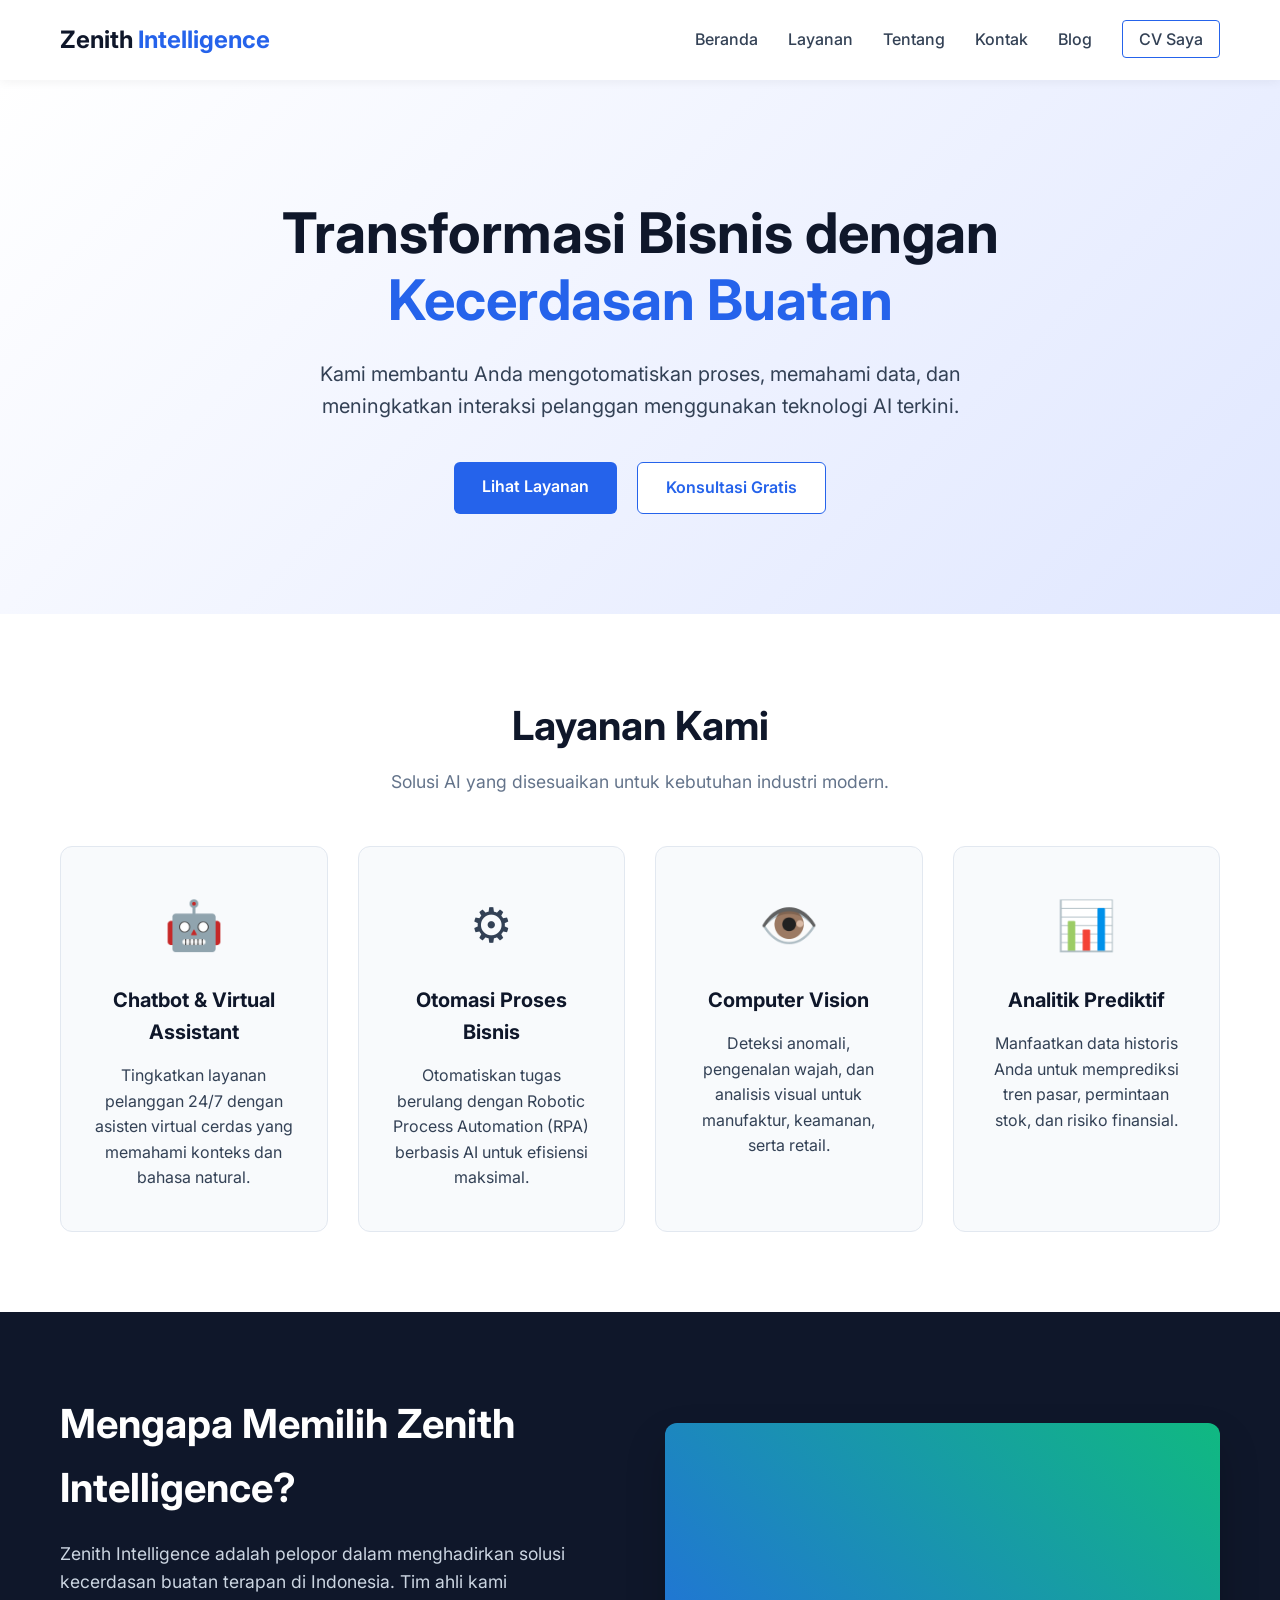
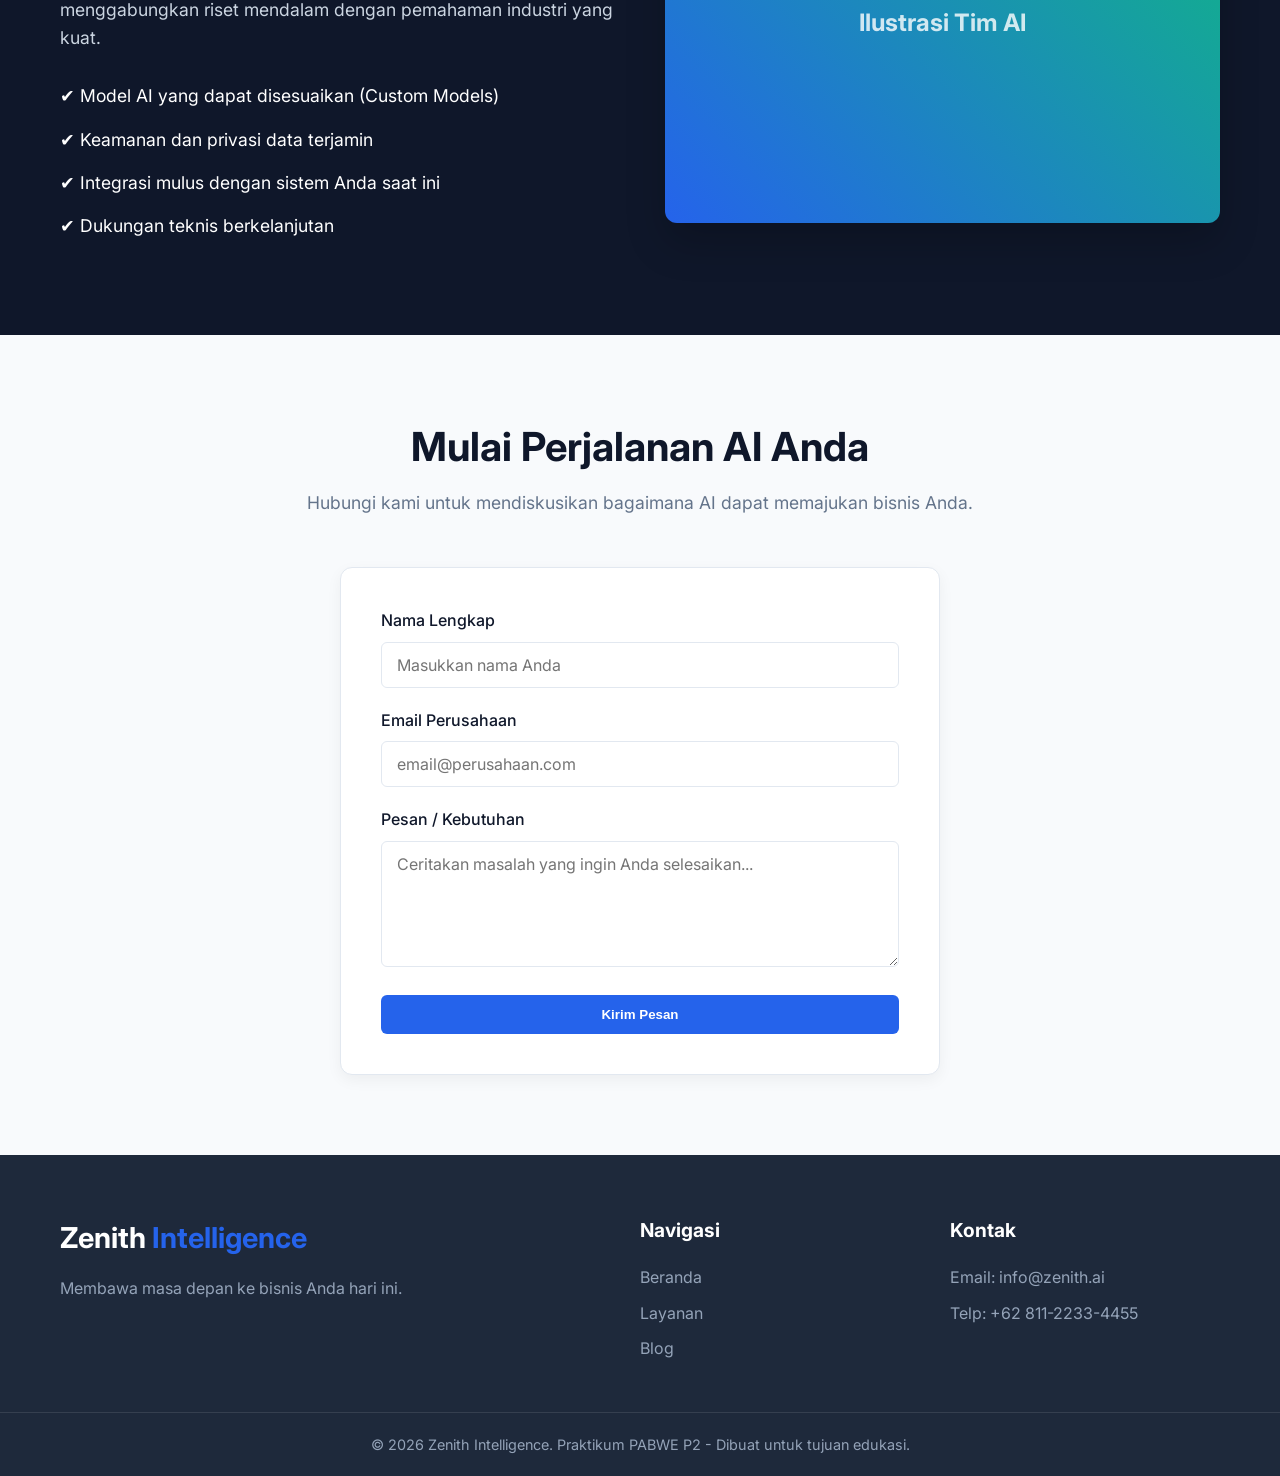
==== commit 54899a80: "mengerjakan studi kasus" ====
--- a/index.html
+++ b/index.html
@@ -1,880 +1,173 @@
-<!doctype html>
+<!DOCTYPE html>
 <html lang="id">
+<head>
+  <meta charset="UTF-8">
+  <meta name="viewport" content="width=device-width, initial-scale=1.0">
+  <title>Zenith Intelligence - Solusi Kecerdasan Buatan</title>
+  
+  <!-- Google Fonts: Inter -->
+  <link rel="preconnect" href="https://fonts.googleapis.com">
+  <link rel="preconnect" href="https://fonts.gstatic.com" crossorigin>
+  <link href="https://fonts.googleapis.com/css2?family=Inter:wght@300;400;600;700&display=swap" rel="stylesheet">
+  
+  <!-- External CSS -->
+  <link rel="stylesheet" href="assets/css/style.css">
+</head>
+<body>
 
-<head>
-    <meta charset="UTF-8" />
+  <!-- Navbar -->
+  <header class="header">
+    <div class="container navbar">
+      <div class="logo">
+        <a href="index.html">Zenith <span>Intelligence</span></a>
+      </div>
+      <nav class="nav-menu">
+        <ul>
+          <li><a href="#beranda">Beranda</a></li>
+          <li><a href="#layanan">Layanan</a></li>
+          <li><a href="#tentang">Tentang</a></li>
+          <li><a href="#kontak">Kontak</a></li>
+          <li><a href="blog.html">Blog</a></li>
+          <li><a href="cv.html" class="btn-outline">CV Saya</a></li>
+        </ul>
+      </nav>
+      <!-- Hamburger Menu for Mobile -->
+      <div class="menu-toggle" id="mobile-menu">
+        <span class="bar"></span>
+        <span class="bar"></span>
+        <span class="bar"></span>
+      </div>
+    </div>
+  </header>
 
-    <!--
-        Membuat halaman responsive terhadap ukuran layar.
-        Wajib untuk website modern.
-    -->
-    <meta name="viewport" content="width=device-width, initial-scale=1.0" />
+  <main>
+    <!-- Hero Section -->
+    <section id="beranda" class="hero">
+      <div class="container hero-content">
+        <h1>Transformasi Bisnis dengan <span class="highlight">Kecerdasan Buatan</span></h1>
+        <p>Kami membantu Anda mengotomatiskan proses, memahami data, dan meningkatkan interaksi pelanggan menggunakan teknologi AI terkini.</p>
+        <div class="hero-buttons">
+          <a href="#layanan" class="btn btn-primary">Lihat Layanan</a>
+          <a href="#kontak" class="btn btn-secondary">Konsultasi Gratis</a>
+        </div>
+      </div>
+    </section>
 
-    <!-- Membuat judul halaman -->
-    <title>CSS Complete Practice</title>
+    <!-- Layanan Section -->
+    <section id="layanan" class="services section-padding">
+      <div class="container">
+        <div class="section-title">
+          <h2>Layanan Kami</h2>
+          <p>Solusi AI yang disesuaikan untuk kebutuhan industri modern.</p>
+        </div>
+        <div class="grid services-grid">
+          
+          <!-- Layanan 1 -->
+          <article class="service-card">
+            <div class="service-icon">🤖</div>
+            <h3>Chatbot & Virtual Assistant</h3>
+            <p>Tingkatkan layanan pelanggan 24/7 dengan asisten virtual cerdas yang memahami konteks dan bahasa natural.</p>
+          </article>
+          
+          <!-- Layanan 2 -->
+          <article class="service-card">
+            <div class="service-icon">⚙️</div>
+            <h3>Otomasi Proses Bisnis</h3>
+            <p>Otomatiskan tugas berulang dengan Robotic Process Automation (RPA) berbasis AI untuk efisiensi maksimal.</p>
+          </article>
 
-    <!--
-        Favicon: ikon tab browser.
-        Menggunakan logo lokal dari assets/img.
-    -->
-    <link rel="icon" href="assets/img/logo.png" type="image/png" />
+          <!-- Layanan 3 -->
+          <article class="service-card">
+            <div class="service-icon">👁️</div>
+            <h3>Computer Vision</h3>
+            <p>Deteksi anomali, pengenalan wajah, dan analisis visual untuk manufaktur, keamanan, serta retail.</p>
+          </article>
 
-    <!--
-        GOOGLE FONTS
-        -------------------------------------------------
-        Rekomendasi pasangan font untuk UI modern:
+          <!-- Layanan 4 -->
+          <article class="service-card">
+            <div class="service-icon">📊</div>
+            <h3>Analitik Prediktif</h3>
+            <p>Manfaatkan data historis Anda untuk memprediksi tren pasar, permintaan stok, dan risiko finansial.</p>
+          </article>
 
-        1. Outfit        → heading / logo / tombol
-           Geometric sans, tegas, cocok untuk judul.
+        </div>
+      </div>
+    </section>
 
-        2. Source Sans 3 → body / paragraf / form
-           Sangat mudah dibaca untuk teks panjang.
+    <!-- Tentang Section -->
+    <section id="tentang" class="about section-padding">
+      <div class="container about-content">
+        <div class="about-text">
+          <h2>Mengapa Memilih Zenith Intelligence?</h2>
+          <p>Zenith Intelligence adalah pelopor dalam menghadirkan solusi kecerdasan buatan terapan di Indonesia. Tim ahli kami menggabungkan riset mendalam dengan pemahaman industri yang kuat.</p>
+          <ul class="about-list">
+            <li>✔️ Model AI yang dapat disesuaikan (Custom Models)</li>
+            <li>✔️ Keamanan dan privasi data terjamin</li>
+            <li>✔️ Integrasi mulus dengan sistem Anda saat ini</li>
+            <li>✔️ Dukungan teknis berkelanjutan</li>
+          </ul>
+        </div>
+        <div class="about-image">
+          <div class="image-placeholder">
+            <span>Ilustrasi Tim AI</span>
+          </div>
+        </div>
+      </div>
+    </section>
 
-        3. JetBrains Mono → cuplikan kode
-           Monospace dengan legibility tinggi.
+    <!-- Kontak Section -->
+    <section id="kontak" class="contact section-padding">
+      <div class="container">
+        <div class="section-title">
+          <h2>Mulai Perjalanan AI Anda</h2>
+          <p>Hubungi kami untuk mendiskusikan bagaimana AI dapat memajukan bisnis Anda.</p>
+        </div>
+        <div class="contact-form-container">
+          <form class="contact-form" action="#" method="POST">
+            <div class="form-group">
+              <label for="name">Nama Lengkap</label>
+              <input type="text" id="name" name="name" required placeholder="Masukkan nama Anda">
+            </div>
+            <div class="form-group">
+              <label for="email">Email Perusahaan</label>
+              <input type="email" id="email" name="email" required placeholder="email@perusahaan.com">
+            </div>
+            <div class="form-group">
+              <label for="message">Pesan / Kebutuhan</label>
+              <textarea id="message" name="message" rows="5" required placeholder="Ceritakan masalah yang ingin Anda selesaikan..."></textarea>
+            </div>
+            <button type="submit" class="btn btn-primary btn-block">Kirim Pesan</button>
+          </form>
+        </div>
+      </div>
+    </section>
+  </main>
 
-        preconnect mempercepat koneksi ke server Google Fonts.
-        display=swap mencegah teks "invisible" saat font loading.
-    -->
-    <link rel="preconnect" href="https://fonts.googleapis.com" />
-    <link rel="preconnect" href="https://fonts.gstatic.com" crossorigin />
-    <link
-        href="https://fonts.googleapis.com/css2?family=JetBrains+Mono:wght@400;500&family=Outfit:wght@500;600;700;800&family=Source+Sans+3:ital,wght@0,400;0,500;0,600;0,700;1,400&display=swap"
-        rel="stylesheet" />
+  <!-- Footer -->
+  <footer class="footer">
+    <div class="container footer-content">
+      <div class="footer-brand">
+        <h3>Zenith <span>Intelligence</span></h3>
+        <p>Membawa masa depan ke bisnis Anda hari ini.</p>
+      </div>
+      <div class="footer-links">
+        <h4>Navigasi</h4>
+        <ul>
+          <li><a href="#beranda">Beranda</a></li>
+          <li><a href="#layanan">Layanan</a></li>
+          <li><a href="blog.html">Blog</a></li>
+        </ul>
+      </div>
+      <div class="footer-links">
+        <h4>Kontak</h4>
+        <p>Email: info@zenith.ai</p>
+        <p>Telp: +62 811-2233-4455</p>
+      </div>
+    </div>
+    <div class="footer-bottom">
+      <p>&copy; 2026 Zenith Intelligence. Praktikum PABWE P2 - Dibuat untuk tujuan edukasi.</p>
+    </div>
+  </footer>
 
-    <!--
-        External CSS
-        Artinya seluruh styling kita simpan di file style.css
-        Coba buka DevTools → tab Elements → lihat Styles.
-    -->
-    <link rel="stylesheet" href="assets/css/style.css" />
-</head>
-
-<body>
-    <!-- =====================================================
-         HEADER
-
-         Latihan:
-         - semantic HTML (<header>, <nav>)
-         - Flexbox (navbar)
-         - position: sticky
-         - pseudo-class :hover
-    ====================================================== -->
-
-    <header class="site-header">
-        <div class="container navbar">
-            <!-- Logo: class selector .logo + nested span -->
-            <a href="#home" class="logo"> CSS<span>Lab</span> </a>
-
-            <!--
-            Navigation anchors (#id) menghubungkan ke section.
-            Ini contoh penggunaan ID di HTML.
-        -->
-            <nav class="nav-menu">
-                <a href="#home">Home</a>
-                <a href="#cards">Materi</a>
-                <a href="#selectors">Selektor</a>
-                <a href="#layout">Layout</a>
-                <a href="#efek">Efek</a>
-                <a href="#form">Form</a>
-            </nav>
-
-            <!--
-            Menu Latihan:
-            Pindah antar halaman latihan (CSS / Bootstrap / Tailwind).
-            Hover untuk membuka submenu.
-        -->
-            <div class="nav-latihan">
-                <button type="button" class="nav-latihan-toggle" aria-expanded="false">
-                    Latihan ▾
-                </button>
-                <div class="nav-latihan-menu">
-                    <a href="index.html" class="is-active">CSS</a>
-                    <a href="bootstrap5.html">Bootstrap</a>
-                    <a href="tailwind4.html">Tailwind</a>
-                </div>
-            </div>
-
-            <a href="#ringkasan" class="btn btn-primary"> Ringkasan </a>
-        </div>
-    </header>
-
-    <main>
-        <!-- =====================================================
-           HERO SECTION
-
-           Latihan:
-           - CSS variables (warna primary)
-           - typography + Google Fonts
-           - clamp() untuk font-size responsif
-           - linear-gradient
-           - pseudo-element ::before
-           - CSS Grid (hero-content)
-           - transform + animation (floating-card)
-           - transition (tombol)
-      ====================================================== -->
-
-        <section id="home" class="hero">
-            <div class="container hero-content">
-                <div class="hero-text">
-                    <p class="eyebrow">CSS COMPLETE PRACTICE</p>
-
-                    <h1>
-                        Belajar CSS dengan
-                        <span>membangun halaman nyata.</span>
-                    </h1>
-
-                    <p class="hero-description">
-                        Halaman ini adalah laboratorium latihan. Setiap section punya tip
-                        komentar di HTML dan CSS. Ubah property satu per satu, lalu lihat
-                        hasilnya di browser.
-                    </p>
-
-                    <div class="hero-buttons">
-                        <a href="#cards" class="btn btn-primary"> Mulai Belajar </a>
-                        <a href="#selectors" class="btn btn-outline"> Coba Selektor </a>
-                    </div>
-                </div>
-
-                <!--
-              Visual dekoratif:
-              - .hero-visual::before → lingkaran blur (pseudo-element)
-              - .floating-card → transform + @keyframes
-              - .code-line → font mono (JetBrains Mono)
-          -->
-                <div class="hero-visual">
-                    <div class="floating-card">
-                        <div class="code-line"><span>.website</span> {</div>
-                        <div class="code-line indent">display: grid;</div>
-                        <div class="code-line indent">gap: 1rem;</div>
-                        <div class="code-line indent">font-family: Outfit;</div>
-                        <div class="code-line">}</div>
-                    </div>
-                </div>
-            </div>
-        </section>
-
-        <!-- =====================================================
-           PETA MATERI / CARDS
-
-           Latihan:
-           - CSS Grid (auto-fit + minmax)
-           - gap, border, box-shadow, border-radius
-           - :hover + transform
-           - pseudo-element ::before pada card
-      ====================================================== -->
-
-        <section id="cards" class="section">
-            <div class="container">
-                <div class="section-heading">
-                    <p class="eyebrow">PETA MATERI</p>
-                    <h2>Materi CSS yang akan kamu latih</h2>
-                    <p>
-                        Klik “Pelajari” untuk lompat ke section demo. Setiap topik punya
-                        komentar jelas di file CSS.
-                    </p>
-                </div>
-
-                <!--
-              GRID CONTAINER
-              repeat(auto-fit, minmax(250px, 1fr))
-              → kolom menyesuaikan lebar layar secara otomatis.
-          -->
-                <div class="cards-grid">
-                    <article class="card">
-                        <div class="card-icon">01</div>
-                        <h3>Selectors</h3>
-                        <p>
-                            Element, class, id, attribute, combinator, pseudo-class, dan
-                            pseudo-element.
-                        </p>
-                        <a href="#selectors" class="card-link">Pelajari →</a>
-                    </article>
-
-                    <article class="card featured">
-                        <div class="card-icon">02</div>
-                        <h3>Variables</h3>
-                        <p>
-                            Simpan warna, ukuran, dan font di :root agar styling konsisten.
-                        </p>
-                        <a href="#variables" class="card-link">Pelajari →</a>
-                    </article>
-
-                    <article class="card">
-                        <div class="card-icon">03</div>
-                        <h3>Box Model</h3>
-                        <p>Pahami content, padding, border, margin, dan box-sizing.</p>
-                        <a href="#box-model" class="card-link">Pelajari →</a>
-                    </article>
-
-                    <article class="card">
-                        <div class="card-icon">04</div>
-                        <h3>Flexbox</h3>
-                        <p>
-                            Atur elemen satu dimensi: horizontal atau vertical dengan mudah.
-                        </p>
-                        <a href="#flexbox" class="card-link">Pelajari →</a>
-                    </article>
-
-                    <article class="card">
-                        <div class="card-icon">05</div>
-                        <h3>Grid</h3>
-                        <p>
-                            Layout dua dimensi: rows, columns, gap, dan grid-template-areas.
-                        </p>
-                        <a href="#layout" class="card-link">Pelajari →</a>
-                    </article>
-
-                    <article class="card">
-                        <div class="card-icon">06</div>
-                        <h3>Position</h3>
-                        <p>relative, absolute, fixed, sticky, dan z-index.</p>
-                        <a href="#position" class="card-link">Pelajari →</a>
-                    </article>
-
-                    <article class="card">
-                        <div class="card-icon">07</div>
-                        <h3>Efek &amp; Animasi</h3>
-                        <p>transition, transform, dan @keyframes untuk UI interaktif.</p>
-                        <a href="#efek" class="card-link">Pelajari →</a>
-                    </article>
-
-                    <article class="card">
-                        <div class="card-icon">08</div>
-                        <h3>Functions</h3>
-                        <p>clamp(), calc(), min(), max(), dan minmax() untuk responsive.</p>
-                        <a href="#functions" class="card-link">Pelajari →</a>
-                    </article>
-
-                    <article class="card">
-                        <div class="card-icon">09</div>
-                        <h3>Typography</h3>
-                        <p>
-                            Google Fonts: Outfit, Source Sans 3, dan JetBrains Mono.
-                        </p>
-                        <a href="#typography" class="card-link">Pelajari →</a>
-                    </article>
-                </div>
-            </div>
-        </section>
-
-        <!-- =====================================================
-           SELECTORS DEMO
-
-           Latihan:
-           - element selector   → p, h3
-           - class selector     → .selector-box
-           - id selector        → #highlight-box
-           - attribute selector → [data-role="demo"]
-           - combinator         → .parent > .child
-           - pseudo-class       → :hover, :nth-child
-           - pseudo-element     → ::before, ::after
-      ====================================================== -->
-
-        <section id="selectors" class="section section-alt">
-            <div class="container">
-                <div class="section-heading">
-                    <p class="eyebrow">SELECTORS</p>
-                    <h2>Mengenal jenis-jenis selektor CSS</h2>
-                    <p>
-                        Hover kotak di bawah. Lihat di DevTools selector mana yang
-                        aktif. Bandingkan komentar di style.css bagian “SELECTORS DEMO”.
-                    </p>
-                </div>
-
-                <div class="selector-playground">
-                    <!-- Class selector: .selector-box -->
-                    <div class="selector-box" data-role="demo">
-                        <span class="selector-label">.selector-box</span>
-                        <strong>Class selector</strong>
-                        <p>Memilih element berdasarkan class.</p>
-                    </div>
-
-                    <!-- ID selector: #highlight-box -->
-                    <div id="highlight-box" class="selector-box">
-                        <span class="selector-label">#highlight-box</span>
-                        <strong>ID selector</strong>
-                        <p>Memilih SATU element unik berdasarkan id.</p>
-                    </div>
-
-                    <!-- Attribute selector: [data-role="demo"] sudah dipakai di atas -->
-                    <div class="selector-box parent-demo">
-                        <span class="selector-label">.parent &gt; .child</span>
-                        <strong>Combinator</strong>
-                        <!-- Child combinator: hanya anak langsung -->
-                        <p class="child">Ini child langsung (terpengaruh).</p>
-                        <div>
-                            <p class="child nested">Ini nested (tidak ikut &gt;).</p>
-                        </div>
-                    </div>
-
-                    <!-- Pseudo-element demo -->
-                    <div class="selector-box pseudo-demo">
-                        <span class="selector-label">::before / ::after</span>
-                        <strong>Pseudo-element</strong>
-                        <p>Ada badge virtual di pojok tanpa HTML tambahan.</p>
-                    </div>
-                </div>
-
-                <!--
-              :nth-child demo
-              Item genap / ganjil diberi warna berbeda di CSS.
-          -->
-                <div class="nth-demo">
-                    <div class="nth-item">1 — ganjil</div>
-                    <div class="nth-item">2 — genap</div>
-                    <div class="nth-item">3 — ganjil</div>
-                    <div class="nth-item">4 — genap</div>
-                </div>
-            </div>
-        </section>
-
-        <!-- =====================================================
-           CSS VARIABLES DEMO
-
-           Latihan:
-           - :root { --nama: value; }
-           - var(--nama)
-           - mengubah satu variable mengubah banyak tempat
-      ====================================================== -->
-
-        <section id="variables" class="section">
-            <div class="container">
-                <div class="section-heading">
-                    <p class="eyebrow">CSS VARIABLES</p>
-                    <h2>Warna &amp; token dari :root</h2>
-                    <p>
-                        Ubah nilai <code>--primary</code> di CSS, lalu refresh. Semua
-                        swatch dan aksen biru akan ikut berubah.
-                    </p>
-                </div>
-
-                <div class="token-grid">
-                    <div class="token-card token-primary">
-                        <span class="token-swatch"></span>
-                        <code>--primary</code>
-                        <small>#2563eb</small>
-                    </div>
-                    <div class="token-card token-text">
-                        <span class="token-swatch"></span>
-                        <code>--text</code>
-                        <small>#172033</small>
-                    </div>
-                    <div class="token-card token-border">
-                        <span class="token-swatch"></span>
-                        <code>--border</code>
-                        <small>#e2e8f0</small>
-                    </div>
-                    <div class="token-card token-soft">
-                        <span class="token-swatch"></span>
-                        <code>--primary-soft</code>
-                        <small>#eff6ff</small>
-                    </div>
-                    <div class="token-card token-radius">
-                        <span class="token-swatch radius-demo"></span>
-                        <code>--radius</code>
-                        <small>16px</small>
-                    </div>
-                    <div class="token-card token-font">
-                        <span class="token-swatch font-demo">Aa</span>
-                        <code>--font-display</code>
-                        <small>Outfit</small>
-                    </div>
-                </div>
-            </div>
-        </section>
-
-        <!-- =====================================================
-           BOX MODEL DEMO
-
-           Latihan:
-           - content / padding / border / margin
-           - width, max-width, box-sizing
-           - box-shadow sebagai “outline” visual
-      ====================================================== -->
-
-        <section id="box-model" class="section section-alt">
-            <div class="container">
-                <div class="section-heading">
-                    <p class="eyebrow">BOX MODEL</p>
-                    <h2>Eksperimen Box Model</h2>
-                    <p>
-                        Dari luar ke dalam: shadow luar → border tebal → padding →
-                        content. Ubah angka padding/border di CSS dan amati.
-                    </p>
-                </div>
-
-                <!--
-              Struktur visual box model:
-              .box-model-demo  ≈ margin/outer ring (via box-shadow)
-              border           ≈ border biru
-              padding          ≈ area biru muda
-              .box-content     ≈ content
-          -->
-                <div class="box-model-demo">
-                    <div class="box-content">
-                        <strong>CONTENT</strong>
-                        <span>Ini adalah area content.</span>
-                    </div>
-                </div>
-
-                <ul class="tip-list">
-                    <li>
-                        <strong>content</strong> — teks / gambar di dalam element
-                    </li>
-                    <li>
-                        <strong>padding</strong> — jarak di dalam border
-                    </li>
-                    <li>
-                        <strong>border</strong> — garis tepi element
-                    </li>
-                    <li>
-                        <strong>margin</strong> — jarak ke element tetangga
-                    </li>
-                    <li>
-                        <strong>box-sizing: border-box</strong> — width termasuk padding +
-                        border
-                    </li>
-                </ul>
-            </div>
-        </section>
-
-        <!-- =====================================================
-           FLEXBOX DEMO
-
-           Latihan:
-           - display: flex
-           - flex-wrap, gap, align-items
-           - flex: 1 1 180px pada item
-           - :hover + transform pada item
-      ====================================================== -->
-
-        <section id="flexbox" class="section">
-            <div class="container">
-                <div class="section-heading">
-                    <p class="eyebrow">FLEXBOX</p>
-                    <h2>Contoh Flexbox</h2>
-                    <p>
-                        Parent memakai <code>display: flex</code>. Anak-anak menjadi flex
-                        items. Coba ubah <code>justify-content</code> dan
-                        <code>flex-direction</code>.
-                    </p>
-                </div>
-
-                <div class="flex-demo">
-                    <div class="flex-item">Item 1</div>
-                    <div class="flex-item">Item 2</div>
-                    <div class="flex-item">Item 3</div>
-                    <div class="flex-item">Item 4</div>
-                </div>
-
-                <ul class="tip-list">
-                    <li>
-                        <strong>main axis</strong> — diatur oleh justify-content
-                    </li>
-                    <li>
-                        <strong>cross axis</strong> — diatur oleh align-items
-                    </li>
-                    <li>
-                        <strong>flex-wrap: wrap</strong> — item pindah baris jika sempit
-                    </li>
-                </ul>
-            </div>
-        </section>
-
-        <!-- =====================================================
-           GRID LAYOUT
-
-           Latihan:
-           - grid-template-columns
-           - grid-template-areas
-           - gap
-           - nested grid (stats-grid)
-           - responsive: 1 kolom di mobile
-      ====================================================== -->
-
-        <section id="layout" class="section section-alt">
-            <div class="container">
-                <div class="section-heading">
-                    <p class="eyebrow">CSS GRID</p>
-                    <h2>Dashboard Layout</h2>
-                    <p>
-                        Sidebar dan main memakai <code>grid-template-areas</code>. Pada
-                        layar kecil, area disusun vertikal lewat media query.
-                    </p>
-                </div>
-
-                <div class="dashboard">
-                    <aside class="sidebar">
-                        <h3>Sidebar</h3>
-                        <ul>
-                            <li>Dashboard</li>
-                            <li>Profile</li>
-                            <li>Settings</li>
-                            <li>Reports</li>
-                        </ul>
-                    </aside>
-
-                    <div class="dashboard-main">
-                        <div class="stats-grid">
-                            <div class="stat-card">
-                                <span>Users</span>
-                                <strong>1,245</strong>
-                            </div>
-                            <div class="stat-card">
-                                <span>Orders</span>
-                                <strong>856</strong>
-                            </div>
-                            <div class="stat-card">
-                                <span>Revenue</span>
-                                <strong>$12.4K</strong>
-                            </div>
-                        </div>
-
-                        <div class="chart-placeholder">
-                            <span>Chart Area (background pattern)</span>
-                        </div>
-                    </div>
-                </div>
-            </div>
-        </section>
-
-        <!-- =====================================================
-           POSITIONING
-
-           Latihan:
-           - position: relative (parent)
-           - position: absolute (child)
-           - top / right
-           - z-index
-           - position: fixed (lihat tombol back-to-top)
-           - position: sticky (lihat header)
-      ====================================================== -->
-
-        <section id="position" class="section">
-            <div class="container">
-                <div class="section-heading">
-                    <p class="eyebrow">POSITION</p>
-                    <h2>Relative, Absolute, Fixed, Sticky</h2>
-                    <p>
-                        Badge oranye memakai <code>absolute</code> relatif ke parent
-                        <code>relative</code>. Header memakai sticky; tombol ↑ memakai
-                        fixed.
-                    </p>
-                </div>
-
-                <div class="position-demo">
-                    <div class="position-box">
-                        Parent (relative)
-                        <div class="absolute-box">Absolute</div>
-                    </div>
-                </div>
-
-                <ul class="tip-list">
-                    <li>
-                        <strong>static</strong> — default, mengikuti alur dokumen
-                    </li>
-                    <li>
-                        <strong>relative</strong> — tetap di alur, jadi acuan absolute
-                    </li>
-                    <li>
-                        <strong>absolute</strong> — keluar alur, posisi dari parent
-                        positioned
-                    </li>
-                    <li>
-                        <strong>fixed</strong> — menempel ke viewport (back-to-top)
-                    </li>
-                    <li>
-                        <strong>sticky</strong> — sticky sampai batas scroll (header)
-                    </li>
-                </ul>
-            </div>
-        </section>
-
-        <!-- =====================================================
-           TRANSFORM, TRANSITION, ANIMATION
-
-           Latihan:
-           - transition pada hover
-           - transform: translate / scale / rotate
-           - @keyframes + animation
-      ====================================================== -->
-
-        <section id="efek" class="section section-alt">
-            <div class="container">
-                <div class="section-heading">
-                    <p class="eyebrow">EFEK &amp; ANIMASI</p>
-                    <h2>Transition, Transform, Keyframes</h2>
-                    <p>
-                        Hover setiap kartu. Bandingkan transisi halus vs animasi terus
-                        berjalan (pulse).
-                    </p>
-                </div>
-
-                <div class="effect-grid">
-                    <!-- Transition + translate -->
-                    <div class="effect-card effect-lift">
-                        <h3>Transition</h3>
-                        <p>Hover → naik perlahan (translateY + shadow).</p>
-                        <code>transition: 0.25s ease</code>
-                    </div>
-
-                    <!-- Transform scale -->
-                    <div class="effect-card effect-scale">
-                        <h3>Transform Scale</h3>
-                        <p>Hover → membesar sedikit.</p>
-                        <code>transform: scale(1.05)</code>
-                    </div>
-
-                    <!-- Transform rotate -->
-                    <div class="effect-card effect-rotate">
-                        <h3>Transform Rotate</h3>
-                        <p>Hover → miring 3 derajat.</p>
-                        <code>transform: rotate(3deg)</code>
-                    </div>
-
-                    <!-- Continuous animation -->
-                    <div class="effect-card effect-pulse">
-                        <h3>Keyframes</h3>
-                        <p>Animasi pulse tanpa hover.</p>
-                        <code>animation: pulse 2s infinite</code>
-                    </div>
-                </div>
-            </div>
-        </section>
-
-        <!-- =====================================================
-           CSS FUNCTIONS
-
-           Latihan:
-           - clamp(min, preferred, max)
-           - calc(a + b)
-           - min() / max()
-           - minmax() di grid
-      ====================================================== -->
-
-        <section id="functions" class="section">
-            <div class="container">
-                <div class="section-heading">
-                    <p class="eyebrow">CSS FUNCTIONS</p>
-                    <h2>clamp(), calc(), minmax()</h2>
-                    <p>
-                        Ubah lebar jendela browser. Kotak “clamp” akan mengubah ukuran
-                        font secara mulus antara min dan max.
-                    </p>
-                </div>
-
-                <div class="function-grid">
-                    <div class="function-card">
-                        <span class="eyebrow">clamp()</span>
-                        <p class="clamp-text">Ukuran ini mengikuti viewport.</p>
-                        <code>font-size: clamp(1rem, 4vw, 2rem)</code>
-                    </div>
-
-                    <div class="function-card">
-                        <span class="eyebrow">calc()</span>
-                        <div class="calc-bar"></div>
-                        <code>width: calc(100% - 48px)</code>
-                    </div>
-
-                    <div class="function-card">
-                        <span class="eyebrow">minmax()</span>
-                        <div class="minmax-row">
-                            <div>A</div>
-                            <div>B</div>
-                            <div>C</div>
-                        </div>
-                        <code>grid-template-columns: repeat(3, minmax(80px, 1fr))</code>
-                    </div>
-                </div>
-            </div>
-        </section>
-
-        <!-- =====================================================
-           FORM
-
-           Latihan:
-           - attribute selector input[type="..."]
-           - :focus
-           - ::placeholder
-           - label + checkbox flex
-           - button :hover
-      ====================================================== -->
-
-        <section id="form" class="section section-alt">
-            <div class="container form-container">
-                <div class="section-heading">
-                    <p class="eyebrow">FORM</p>
-                    <h2>Latihan Form Styling</h2>
-                    <p>
-                        Klik input dan lihat efek <code>:focus</code>. Placeholder
-                        memakai pseudo-element <code>::placeholder</code>.
-                    </p>
-                </div>
-
-                <form class="practice-form" action="#" method="get">
-                    <div class="form-group">
-                        <label for="name">Nama</label>
-                        <input id="name" type="text" placeholder="Masukkan nama..." />
-                    </div>
-
-                    <div class="form-group">
-                        <label for="email">Email</label>
-                        <input id="email" type="email" placeholder="nama@email.com" />
-                    </div>
-
-                    <div class="form-group">
-                        <label for="message">Pesan</label>
-                        <textarea id="message" rows="5" placeholder="Tulis pesan..."></textarea>
-                    </div>
-
-                    <label class="checkbox">
-                        <input type="checkbox" />
-                        <span>Saya memahami CSS.</span>
-                    </label>
-
-                    <button type="submit" class="btn btn-primary">Kirim Form</button>
-                </form>
-            </div>
-        </section>
-
-        <!-- =====================================================
-           TYPOGRAPHY & GOOGLE FONTS
-
-           Latihan:
-           - font-family via CSS variables
-           - line-height, letter-spacing, font-weight
-           - hierarki heading vs body vs mono
-      ====================================================== -->
-
-        <section id="typography" class="section">
-            <div class="container typography-demo">
-                <div>
-                    <p class="eyebrow">TYPOGRAPHY</p>
-                    <h2>Typography adalah bagian penting dari desain website.</h2>
-                    <p>
-                        Halaman ini memakai Google Fonts: <strong>Outfit</strong> untuk
-                        judul, <strong>Source Sans 3</strong> untuk teks body, dan
-                        <strong>JetBrains Mono</strong> untuk cuplikan kode. Ukuran,
-                        ketebalan, line-height, dan letter-spacing diatur lewat CSS agar
-                        hierarki tetap konsisten.
-                    </p>
-
-                    <div class="font-samples">
-                        <div class="font-sample sample-display">
-                            <span>Outfit</span>
-                            <p>The quick brown fox — Display</p>
-                        </div>
-                        <div class="font-sample sample-body">
-                            <span>Source Sans 3</span>
-                            <p>The quick brown fox — Body text</p>
-                        </div>
-                        <div class="font-sample sample-mono">
-                            <span>JetBrains Mono</span>
-                            <p>const css = "practice";</p>
-                        </div>
-                    </div>
-                </div>
-
-                <blockquote>
-                    "CSS bukan sekadar membuat website menjadi berwarna."
-                    <cite>— CSS Practice</cite>
-                </blockquote>
-            </div>
-        </section>
-
-        <!-- =====================================================
-           RINGKASAN / CHECKLIST LATIHAN
-
-           Tujuan:
-           Memberi mahasiswa daftar cek apa saja yang sudah
-           dipelajari di halaman ini.
-      ====================================================== -->
-
-        <section id="ringkasan" class="section section-alt">
-            <div class="container">
-                <div class="section-heading">
-                    <p class="eyebrow">CHECKLIST</p>
-                    <h2>Ringkasan materi latihan</h2>
-                    <p>
-                        Centang secara mental. Jika belum paham, kembali ke section
-                        terkait dan ubah CSS-nya.
-                    </p>
-                </div>
-
-                <div class="checklist-grid">
-                    <div class="checklist-card">
-                        <h3>Dasar</h3>
-                        <ul>
-                            <li>CSS Variables (:root + var)</li>
-                            <li>Universal &amp; element selector</li>
-                            <li>Class &amp; ID selector</li>
-                            <li>Attribute selector</li>
-                            <li>Combinator (&gt;, spasi)</li>
-                        </ul>
-                    </div>
-
-                    <div class="checklist-card">
-                        <h3>Layout</h3>
-                        <ul>
-                            <li>Box Model + box-sizing</li>
-                            <li>Flexbox (gap, wrap, flex)</li>
-                            <li>Grid (columns, areas, minmax)</li>
-                            <li>Position (relative/absolute/fixed/sticky)</li>
-                            <li>Media query responsive</li>
-                        </ul>
-                    </div>
-
-                    <div class="checklist-card">
-                        <h3>Visual &amp; Interaksi</h3>
-                        <ul>
-                            <li>Background, border, shadow</li>
-                            <li>Typography + Google Fonts</li>
-                            <li>Pseudo-class (:hover, :focus)</li>
-                            <li>Pseudo-element (::before, ::after)</li>
-                            <li>Transition, transform, keyframes</li>
-                            <li>clamp(), calc(), minmax()</li>
-                        </ul>
-                    </div>
-                </div>
-            </div>
-        </section>
-    </main>
-
-    <!-- =====================================================
-         FOOTER
-    ====================================================== -->
-
-    <footer id="contact" class="site-footer">
-        <div class="container footer-content">
-            <div>
-                <h3>CSS<span>Lab</span></h3>
-                <p>Halaman latihan CSS lengkap — PABWE Praktikum 2.</p>
-            </div>
-
-            <div class="footer-links">
-                <a href="#home">Home</a>
-                <a href="#cards">Materi</a>
-                <a href="#selectors">Selektor</a>
-                <a href="#layout">Layout</a>
-                <a href="#form">Form</a>
-                <a href="#ringkasan">Ringkasan</a>
-            </div>
-        </div>
-
-        <div class="copyright">© 2026 Delcom</div>
-    </footer>
-
-    <!-- =====================================================
-         FLOATING BUTTON
-
-         Latihan:
-         - position: fixed
-         - border-radius: 50%
-         - transform + transition pada :hover
-    ====================================================== -->
-
-    <a href="#home" class="back-to-top" aria-label="Kembali ke atas">↑</a>
 </body>
-
 </html>
--- a/assets/css/style.css
+++ b/assets/css/style.css
@@ -1,2223 +1,451 @@
-/* =========================================================
-   CSS COMPLETE PRACTICE
-
-   File ini sengaja dibuat cukup panjang.
-
-   Jangan hanya copy-paste.
-
-   Coba:
-   1. Ubah value.
-   2. Hapus property.
-   3. Tambahkan property.
-   4. Buka DevTools.
-   5. Lihat apa yang berubah.
-
-   Materi yang digunakan:
-   - CSS Variables
-   - Universal selector
-   - Element selector
-   - Class selector
-   - ID selector
-   - Attribute selector
-   - Combinator (>, spasi)
-   - Pseudo-class (:hover, :focus, :nth-child)
-   - Pseudo-element (::before, ::after, ::placeholder)
-   - Box Model
-   - Flexbox
-   - Grid
-   - Position (relative, absolute, fixed, sticky)
-   - Responsive (media query)
-   - Typography + Google Fonts
-   - Background, Border, Shadow
-   - Transition, Transform, Animation
-   - calc(), clamp(), min(), minmax()
-
-   Cara latihan:
-   1. Buka index.html di browser
-   2. Buka style.css di editor
-   3. Ubah value → simpan → refresh
-   4. Bandingkan komentar di HTML dan CSS
-   ========================================================= */
-
-/* =========================================================
-   1. CSS VARIABLES
-
-   CSS variable sangat berguna agar warna dan ukuran
-   dapat digunakan berulang kali.
-
-   Contoh:
-       var(--primary)
-       var(--radius)
-   ========================================================= */
-
+/* ==========================================================================
+   CSS Variabel & Base Setup
+   ========================================================================== */
 :root {
-    --primary: #2563eb;
-    --primary-dark: #1d4ed8;
-    --primary-soft: #eff6ff;
-
-    --text: #172033;
-    --text-light: #64748b;
-
-    --background: #ffffff;
-    --background-alt: #f8fafc;
-
-    --border: #e2e8f0;
-
-    --success: #16a34a;
-
-    --radius-small: 8px;
-    --radius: 16px;
-    --radius-large: 24px;
-
-    --shadow: 0 10px 30px rgba(15, 23, 42, 0.08);
-
-    --container-width: 1150px;
-
-    /*
-        FONT FAMILY (Google Fonts)
-        -------------------------------------------------
-        Simpan nama font di CSS variable agar konsisten
-        di seluruh halaman. Cukup ubah di sini jika ingin
-        mengganti pasangan font.
-
-        --font-display : judul, logo, tombol, quote
-        --font-body    : teks biasa, navigasi, form
-        --font-mono    : cuplikan kode di hero
-    */
-    --font-display: "Outfit", sans-serif;
-    --font-body: "Source Sans 3", sans-serif;
-    --font-mono: "JetBrains Mono", monospace;
-}
-
-/* =========================================================
-   2. UNIVERSAL SELECTOR
-
-   * berarti memilih SEMUA element.
-
-   box-sizing: border-box sangat umum digunakan.
-
-   Dengan border-box:
-   width yang kita tentukan sudah termasuk
-   padding + border.
-
-   Ini berkaitan langsung dengan Box Model.
-   ========================================================= */
+  /* Colors */
+  --primary: #2563eb;       /* Blue */
+  --primary-dark: #1d4ed8;
+  --secondary: #10b981;     /* Emerald Green */
+  --dark: #0f172a;          /* Slate 900 */
+  --dark-light: #1e293b;    /* Slate 800 */
+  --light: #f8fafc;         /* Slate 50 */
+  --white: #ffffff;
+  --text-main: #334155;     /* Slate 700 */
+  --text-muted: #64748b;    /* Slate 500 */
+  --border-color: #e2e8f0;  /* Slate 200 */
+
+  /* Typography */
+  --font-sans: 'Inter', system-ui, -apple-system, sans-serif;
+  
+  /* Layout & Spacing */
+  --container-width: 1200px;
+  --transition: all 0.3s ease;
+}
 
 * {
-    box-sizing: border-box;
-}
-
-/* =========================================================
-   3. ELEMENT SELECTOR
-
-   Selector berdasarkan nama element HTML.
-   ========================================================= */
+  margin: 0;
+  padding: 0;
+  box-sizing: border-box;
+}
 
 html {
-    scroll-behavior: smooth;
+  scroll-behavior: smooth;
 }
 
 body {
-    margin: 0;
-
-    /*
-        Source Sans 3 sebagai font body.
-        Fallback sans-serif dipakai jika Google Fonts gagal load.
-    */
-    font-family: var(--font-body);
-
-    color: var(--text);
-
-    background: var(--background);
-
-    /*
-        line-height mengatur jarak vertikal
-        antar baris teks.
-    */
-    line-height: 1.6;
-
-    /*
-        -webkit-font-smoothing membuat teks lebih tajam
-        di macOS / Chrome berbasis WebKit.
-    */
-    -webkit-font-smoothing: antialiased;
-}
-
-/* Menghilangkan default margin heading */
-
-h1,
-h2,
-h3,
-p {
-    margin-top: 0;
-}
-
-/*
-    Heading memakai Outfit agar hierarki visual jelas
-    dan konsisten di hero, section, card, dan footer.
-*/
-h1,
-h2,
-h3 {
-    font-family: var(--font-display);
-    font-weight: 700;
-}
-
-/* Link */
-
-a {
-    color: inherit;
-    text-decoration: none;
-}
-
-/* =========================================================
-   4. CONTAINER
-
-   max-width membuat content tidak terlalu lebar.
-
-   width: min(...)
-   berarti browser memilih nilai terkecil.
-
-   Ini contoh CSS function min().
-   ========================================================= */
-
+  font-family: var(--font-sans);
+  color: var(--text-main);
+  background-color: var(--light);
+  line-height: 1.6;
+}
+
+/* ==========================================================================
+   Utility Classes
+   ========================================================================== */
 .container {
-    width: min(100% - 32px, var(--container-width));
-
-    margin-inline: auto;
-}
-
-/* =========================================================
-   5. HEADER
-
-   position: sticky membuat header tetap terlihat
-   saat halaman di-scroll.
-
-   z-index memastikan header berada di atas element lain.
-   ========================================================= */
-
-.site-header {
-    position: sticky;
-
-    top: 0;
-
-    z-index: 1000;
-
-    background: rgba(255, 255, 255, 0.9);
-
-    /*
-        backdrop-filter memberikan efek blur
-        pada background di belakang header.
-    */
-    backdrop-filter: blur(10px);
-
-    border-bottom: 1px solid var(--border);
-}
-
-/* =========================================================
-   6. FLEXBOX
-
-   navbar menggunakan Flexbox.
-
-   display: flex
-   membuat child menjadi flex items.
-   ========================================================= */
+  max-width: var(--container-width);
+  margin: 0 auto;
+  padding: 0 20px;
+}
+
+.section-padding {
+  padding: 80px 0;
+}
+
+.section-title {
+  text-align: center;
+  margin-bottom: 50px;
+}
+
+.section-title h2 {
+  font-size: 2.5rem;
+  color: var(--dark);
+  margin-bottom: 10px;
+}
+
+.section-title p {
+  color: var(--text-muted);
+  font-size: 1.1rem;
+}
+
+.highlight {
+  color: var(--primary);
+}
+
+.btn {
+  display: inline-block;
+  padding: 12px 28px;
+  border-radius: 6px;
+  text-decoration: none;
+  font-weight: 600;
+  transition: var(--transition);
+  border: none;
+  cursor: pointer;
+  text-align: center;
+}
+
+.btn-primary {
+  background-color: var(--primary);
+  color: var(--white);
+}
+
+.btn-primary:hover {
+  background-color: var(--primary-dark);
+}
+
+.btn-secondary {
+  background-color: var(--white);
+  color: var(--primary);
+  border: 1px solid var(--primary);
+}
+
+.btn-secondary:hover {
+  background-color: var(--light);
+}
+
+.btn-outline {
+  border: 1px solid var(--primary);
+  padding: 8px 16px;
+  border-radius: 4px;
+  color: var(--primary);
+}
+
+.btn-outline:hover {
+  background-color: var(--primary);
+  color: var(--white) !important;
+}
+
+.btn-block {
+  width: 100%;
+}
+
+/* ==========================================================================
+   Header & Navbar
+   ========================================================================== */
+.header {
+  background-color: var(--white);
+  box-shadow: 0 2px 10px rgba(0,0,0,0.05);
+  position: sticky;
+  top: 0;
+  z-index: 1000;
+}
 
 .navbar {
-    min-height: 72px;
-
-    display: flex;
-
-    align-items: center;
-
-    /*
-        justify-content:
-        Mengatur posisi berdasarkan main axis.
-    */
-
-    justify-content: space-between;
-
-    gap: 24px;
-}
-
-/* Logo */
-
-.logo {
-    font-family: var(--font-display);
-
-    font-size: 1.4rem;
-
-    font-weight: 800;
-
-    letter-spacing: -0.04em;
-}
-
-.logo span,
-.site-footer span {
-    color: var(--primary);
-}
-
-/* Navigation */
-
-.nav-menu {
-    display: flex;
-
-    align-items: center;
-
-    gap: 24px;
-}
-
-/* =========================================================
-   PSEUDO-CLASS :hover
-
-   Ketika mouse berada di atas link.
-   ========================================================= */
+  display: flex;
+  justify-content: space-between;
+  align-items: center;
+  height: 80px;
+}
+
+.logo a {
+  font-size: 1.5rem;
+  font-weight: 700;
+  color: var(--dark);
+  text-decoration: none;
+}
+
+.logo span {
+  color: var(--primary);
+}
+
+.nav-menu ul {
+  display: flex;
+  list-style: none;
+  gap: 30px;
+  align-items: center;
+}
 
 .nav-menu a {
-    color: var(--text-light);
-
-    transition:
-        color 0.2s ease,
-        transform 0.2s ease;
+  text-decoration: none;
+  color: var(--text-main);
+  font-weight: 500;
+  transition: var(--transition);
 }
 
 .nav-menu a:hover {
-    color: var(--primary);
-
-    transform: translateY(-2px);
-}
-
-/* =========================================================
-   MENU LATIHAN (dropdown pindah antar lab)
-   ========================================================= */
-
-.nav-latihan {
-    position: relative;
-}
-
-.nav-latihan-toggle {
-    display: inline-flex;
-
-    align-items: center;
-
-    min-height: 40px;
-
-    padding-inline: 14px;
-
-    border: 1px solid var(--border);
-
-    border-radius: 999px;
-
-    background: white;
-
-    color: var(--text);
-
-    font-family: var(--font-display);
-
-    font-size: 0.9rem;
-
-    font-weight: 600;
-
-    cursor: pointer;
-
-    transition:
-        color 0.2s ease,
-        border-color 0.2s ease,
-        background 0.2s ease;
-}
-
-.nav-latihan:hover .nav-latihan-toggle,
-.nav-latihan:focus-within .nav-latihan-toggle {
-    border-color: var(--primary);
-
-    color: var(--primary);
-
-    background: var(--primary-soft);
-}
-
-.nav-latihan-menu {
+  color: var(--primary);
+}
+
+.menu-toggle {
+  display: none;
+  cursor: pointer;
+}
+
+.menu-toggle .bar {
+  display: block;
+  width: 25px;
+  height: 3px;
+  margin: 5px auto;
+  background-color: var(--dark);
+  transition: var(--transition);
+}
+
+/* ==========================================================================
+   Hero Section
+   ========================================================================== */
+.hero {
+  background: linear-gradient(135deg, var(--white) 0%, #e0e7ff 100%);
+  padding: 120px 0 100px;
+  text-align: center;
+}
+
+.hero-content {
+  max-width: 800px;
+  margin: 0 auto;
+}
+
+.hero h1 {
+  font-size: 3.5rem;
+  color: var(--dark);
+  line-height: 1.2;
+  margin-bottom: 24px;
+}
+
+.hero p {
+  font-size: 1.25rem;
+  color: var(--text-main);
+  margin-bottom: 40px;
+}
+
+.hero-buttons {
+  display: flex;
+  gap: 20px;
+  justify-content: center;
+}
+
+/* ==========================================================================
+   Services Section
+   ========================================================================== */
+.services {
+  background-color: var(--white);
+}
+
+.grid {
+  display: grid;
+  gap: 30px;
+}
+
+.services-grid {
+  grid-template-columns: repeat(auto-fit, minmax(250px, 1fr));
+}
+
+.service-card {
+  background-color: var(--light);
+  padding: 40px 30px;
+  border-radius: 12px;
+  text-align: center;
+  transition: var(--transition);
+  border: 1px solid var(--border-color);
+}
+
+.service-card:hover {
+  transform: translateY(-10px);
+  box-shadow: 0 10px 20px rgba(0,0,0,0.05);
+  border-color: var(--primary);
+}
+
+.service-icon {
+  font-size: 3rem;
+  margin-bottom: 20px;
+}
+
+.service-card h3 {
+  color: var(--dark);
+  margin-bottom: 15px;
+  font-size: 1.25rem;
+}
+
+/* ==========================================================================
+   About Section
+   ========================================================================== */
+.about {
+  background-color: var(--dark);
+  color: var(--white);
+}
+
+.about-content {
+  display: flex;
+  align-items: center;
+  gap: 50px;
+}
+
+.about-text {
+  flex: 1;
+}
+
+.about-text h2 {
+  font-size: 2.5rem;
+  margin-bottom: 20px;
+}
+
+.about-text p {
+  color: #cbd5e1;
+  font-size: 1.1rem;
+  margin-bottom: 30px;
+}
+
+.about-list {
+  list-style: none;
+}
+
+.about-list li {
+  margin-bottom: 15px;
+  font-size: 1.1rem;
+}
+
+.about-image {
+  flex: 1;
+}
+
+.image-placeholder {
+  width: 100%;
+  height: 400px;
+  background: linear-gradient(45deg, var(--primary) 0%, var(--secondary) 100%);
+  border-radius: 12px;
+  display: flex;
+  align-items: center;
+  justify-content: center;
+  font-size: 1.5rem;
+  font-weight: bold;
+  color: rgba(255,255,255,0.8);
+  box-shadow: 0 20px 40px rgba(0,0,0,0.2);
+}
+
+/* ==========================================================================
+   Contact Section
+   ========================================================================== */
+.contact-form-container {
+  max-width: 600px;
+  margin: 0 auto;
+  background-color: var(--white);
+  padding: 40px;
+  border-radius: 12px;
+  box-shadow: 0 5px 15px rgba(0,0,0,0.05);
+  border: 1px solid var(--border-color);
+}
+
+.form-group {
+  margin-bottom: 20px;
+}
+
+.form-group label {
+  display: block;
+  margin-bottom: 8px;
+  font-weight: 500;
+  color: var(--dark);
+}
+
+.form-group input,
+.form-group textarea {
+  width: 100%;
+  padding: 12px 15px;
+  border: 1px solid var(--border-color);
+  border-radius: 6px;
+  font-family: inherit;
+  font-size: 1rem;
+  transition: var(--transition);
+}
+
+.form-group input:focus,
+.form-group textarea:focus {
+  outline: none;
+  border-color: var(--primary);
+  box-shadow: 0 0 0 3px rgba(37, 99, 235, 0.1);
+}
+
+/* ==========================================================================
+   Footer
+   ========================================================================== */
+.footer {
+  background-color: var(--dark-light);
+  color: var(--white);
+  padding: 60px 0 20px;
+}
+
+.footer-content {
+  display: grid;
+  grid-template-columns: 2fr 1fr 1fr;
+  gap: 40px;
+  margin-bottom: 40px;
+}
+
+.footer-brand h3 {
+  font-size: 1.8rem;
+  margin-bottom: 15px;
+}
+
+.footer-brand span {
+  color: var(--primary);
+}
+
+.footer-brand p {
+  color: #94a3b8;
+}
+
+.footer-links h4 {
+  font-size: 1.2rem;
+  margin-bottom: 20px;
+}
+
+.footer-links ul {
+  list-style: none;
+}
+
+.footer-links li {
+  margin-bottom: 10px;
+}
+
+.footer-links a {
+  color: #94a3b8;
+  text-decoration: none;
+  transition: var(--transition);
+}
+
+.footer-links a:hover {
+  color: var(--white);
+}
+
+.footer-links p {
+  color: #94a3b8;
+  margin-bottom: 10px;
+}
+
+.footer-bottom {
+  text-align: center;
+  padding-top: 20px;
+  border-top: 1px solid rgba(255,255,255,0.1);
+  color: #94a3b8;
+  font-size: 0.9rem;
+}
+
+/* ==========================================================================
+   Responsive Design
+   ========================================================================== */
+@media (max-width: 992px) {
+  .hero h1 { font-size: 2.8rem; }
+  .about-content { flex-direction: column; }
+}
+
+@media (max-width: 768px) {
+  .menu-toggle { display: block; }
+  
+  .nav-menu {
+    display: none;
     position: absolute;
-
-    top: calc(100% + 8px);
-
-    right: 0;
-
-    z-index: 1100;
-
-    display: none;
-
-    min-width: 180px;
-
-    padding: 8px;
-
-    border: 1px solid var(--border);
-
-    border-radius: var(--radius);
-
-    background: white;
-
-    box-shadow: var(--shadow);
-}
-
-.nav-latihan:hover .nav-latihan-menu,
-.nav-latihan:focus-within .nav-latihan-menu {
-    display: grid;
-
-    gap: 4px;
-}
-
-.nav-latihan-menu a {
-    display: block;
-
-    padding: 10px 12px;
-
-    border-radius: 8px;
-
-    color: var(--text-light);
-
-    font-family: var(--font-display);
-
-    font-size: 0.9rem;
-
-    font-weight: 600;
-
-    transition:
-        color 0.2s ease,
-        background 0.2s ease;
-}
-
-.nav-latihan-menu a:hover {
-    color: var(--primary);
-
-    background: var(--primary-soft);
-}
-
-.nav-latihan-menu a.is-active {
-    color: var(--primary);
-
-    background: var(--primary-soft);
-}
-
-/* =========================================================
-   7. BUTTON
-
-   Class selector:
-   .btn
-   ========================================================= */
-
-.btn {
-    display: inline-flex;
-
-    align-items: center;
-
-    justify-content: center;
-
-    min-height: 44px;
-
-    padding-inline: 20px;
-
-    border-radius: 999px;
-
-    border: 1px solid transparent;
-
-    /*
-        Outfit pada tombol agar selaras dengan heading
-        dan terasa lebih "UI product" daripada body text.
-    */
-    font-family: var(--font-display);
-
-    font-size: 0.95rem;
-
-    font-weight: 600;
-
-    cursor: pointer;
-
-    /*
-        Transition membuat perubahan property
-        menjadi animasi halus.
-    */
-    transition:
-        transform 0.2s ease,
-        box-shadow 0.2s ease,
-        background 0.2s ease;
-}
-
-.btn:hover {
-    transform: translateY(-3px);
-
-    box-shadow: 0 8px 20px rgba(37, 99, 235, 0.2);
-}
-
-/* Button primary */
-
-.btn-primary {
-    color: white;
-
-    background: var(--primary);
-}
-
-.btn-primary:hover {
-    background: var(--primary-dark);
-}
-
-/* Button outline */
-
-.btn-outline {
-    border-color: var(--border);
-
-    background: white;
-}
-
-/* =========================================================
-   8. HERO
-
-   background menggunakan linear-gradient.
-
-   min-height menggunakan viewport height.
-   ========================================================= */
-
-.hero {
-    min-height: 650px;
-
-    display: flex;
-
-    align-items: center;
-
-    /*
-        Gradient biru lembut — konsisten dengan --primary,
-        tanpa campuran ungu yang membuat palette terasa campur.
-    */
-    background: linear-gradient(135deg, #eff6ff, #ffffff 55%, #f0f9ff);
-
-    overflow: hidden;
-}
-
-.hero-content {
-    display: grid;
-
-    grid-template-columns:
-        minmax(0, 1.2fr) minmax(280px, 0.8fr);
-
-    align-items: center;
-
-    gap: 64px;
-
-    padding-block: 80px;
-}
-
-/* =========================================================
-   9. TYPOGRAPHY
-
-   clamp() membuat ukuran font fleksibel.
-
-   Format:
-
-   clamp(
-       minimum,
-       preferred,
-       maximum
-   )
-   ========================================================= */
-
-.hero h1 {
-    max-width: 750px;
-
-    margin-bottom: 24px;
-
-    font-size: clamp(2.5rem, 6vw, 5rem);
-
-    font-weight: 800;
-
-    line-height: 0.95;
-
-    letter-spacing: -0.04em;
-}
-
-.hero h1 span {
-    color: var(--primary);
-}
-
-/* Paragraph */
-
-.hero-description {
-    max-width: 620px;
-
-    margin-bottom: 32px;
-
-    color: var(--text-light);
-
-    font-size: 1.1rem;
-}
-
-/* Small heading / label section */
-
-.eyebrow {
-    margin-bottom: 12px;
-
-    color: var(--primary);
-
-    font-family: var(--font-display);
-
-    font-size: 0.8rem;
-
-    font-weight: 700;
-
-    letter-spacing: 0.12em;
-
-    text-transform: uppercase;
-}
-
-/* Hero buttons */
-
-.hero-buttons {
-    display: flex;
-
-    flex-wrap: wrap;
-
-    gap: 12px;
-}
-
-/* =========================================================
-   10. PSEUDO-ELEMENT
-
-   ::before membuat element virtual
-   sebelum isi element.
-
-   ::after juga dapat digunakan.
-   ========================================================= */
-
-.hero-visual {
-    position: relative;
-
-    min-height: 360px;
-
-    display: grid;
-
-    place-items: center;
-}
-
-/* Lingkaran dekorasi */
-
-.hero-visual::before {
-    content: "";
-
-    position: absolute;
-
-    width: 300px;
-
-    aspect-ratio: 1;
-
-    border-radius: 50%;
-
-    background: linear-gradient(135deg, #bfdbfe, #93c5fd);
-
-    filter: blur(2px);
-}
-
-/* =========================================================
-   11. TRANSFORM + ANIMATION
-
-   floating-card akan bergerak naik turun.
-   ========================================================= */
-
-.floating-card {
-    position: relative;
-
-    z-index: 1;
-
-    width: min(100%, 420px);
-
-    padding: 32px;
-
-    border: 1px solid rgba(255, 255, 255, 0.8);
-
-    border-radius: var(--radius-large);
-
-    background: #0f172a;
-
-    color: #e2e8f0;
-
-    box-shadow: 0 30px 70px rgba(15, 23, 42, 0.25);
-
-    transform: rotate(3deg);
-
-    animation: floating 4s ease-in-out infinite;
-}
-
-/* Keyframes */
-
-@keyframes floating {
-
-    0%,
-    100% {
-        transform: translateY(0) rotate(3deg);
-    }
-
-    50% {
-        transform: translateY(-15px) rotate(1deg);
-    }
-}
-
-/* Code line */
-
-.code-line {
-    margin-block: 8px;
-
-    /*
-        JetBrains Mono: font monospace dari Google Fonts.
-        Cocok untuk cuplikan kode agar karakter lebih jelas.
-    */
-    font-family: var(--font-mono);
-
-    font-size: 0.95rem;
-
-    font-weight: 400;
-
-    line-height: 1.5;
-}
-
-.code-line span {
-    color: #60a5fa;
-}
-
-.indent {
-    padding-left: 24px;
-
-    /* Warna properti CSS — tetap di family biru agar konsisten */
-    color: #93c5fd;
-}
-
-/* =========================================================
-   12. SECTION
-   ========================================================= */
-
-.section {
-    padding-block: clamp(60px, 8vw, 100px);
-}
-
-.section-alt {
-    background: var(--background-alt);
-}
-
-.section-heading {
-    max-width: 700px;
-
-    margin-bottom: 48px;
-}
-
-.section-heading h2 {
-    margin-bottom: 12px;
-
-    font-size: clamp(2rem, 4vw, 3rem);
-
-    line-height: 1.1;
-
-    letter-spacing: -0.04em;
-}
-
-.section-heading>p:last-child {
-    color: var(--text-light);
-}
-
-/* =========================================================
-   13. CSS GRID CARDS
-
-   repeat() membuat kolom berulang.
-
-   minmax() membuat ukuran kolom fleksibel.
-
-   auto-fit membuat jumlah kolom menyesuaikan
-   ukuran layar.
-
-   Ini sangat berguna untuk responsive design.
-   ========================================================= */
-
-.cards-grid {
-    display: grid;
-
-    grid-template-columns: repeat(auto-fit, minmax(250px, 1fr));
-
-    gap: 20px;
-}
-
-/* =========================================================
-   14. CARD / BOX MODEL
-
-   Setiap card mempunyai:
-
-   content
-   padding
-   border
-   margin/gap dari grid
-   ========================================================= */
-
-.card {
-    position: relative;
-
-    padding: 28px;
-
-    border: 1px solid var(--border);
-
-    border-radius: var(--radius);
-
-    background: white;
-
-    box-shadow: var(--shadow);
-
-    overflow: hidden;
-
-    transition:
-        transform 0.25s ease,
-        box-shadow 0.25s ease;
-}
-
-/* Hover */
-
-.card:hover {
-    transform: translateY(-8px);
-
-    box-shadow: 0 20px 45px rgba(15, 23, 42, 0.12);
-}
-
-/* =========================================================
-   PSEUDO-ELEMENT PADA CARD
-   ========================================================= */
-
-.card::before {
-    content: "";
-
-    position: absolute;
-
-    top: 0;
-
+    top: 80px;
     left: 0;
-
     width: 100%;
-
-    height: 4px;
-
-    background: var(--primary);
-}
-
-/* Featured card */
-
-.card.featured {
-    border-color: rgba(37, 99, 235, 0.4);
-}
-
-/* Card icon */
-
-.card-icon {
-    width: 48px;
-
-    height: 48px;
-
-    display: grid;
-
-    place-items: center;
-
-    margin-bottom: 24px;
-
-    border-radius: 12px;
-
-    background: var(--primary-soft);
-
-    color: var(--primary);
-
-    font-family: var(--font-display);
-
-    font-weight: 700;
-}
-
-.card h3 {
-    margin-bottom: 10px;
-}
-
-.card p {
-    margin-bottom: 24px;
-
-    color: var(--text-light);
-}
-
-/* Card link */
-
-.card-link {
-    color: var(--primary);
-
-    font-family: var(--font-display);
-
-    font-weight: 600;
-}
-
-.card-link:hover {
-    text-decoration: underline;
-}
-
-/* =========================================================
-   15. BOX MODEL DEMO
-   ========================================================= */
-
-.box-model-demo {
-    width: min(100%, 600px);
-
-    margin-inline: auto;
-
-    padding: 40px;
-
-    border: 12px solid #bfdbfe;
-
-    background: #eff6ff;
-
-    box-shadow: 0 0 0 12px #dbeafe;
-
-    border-radius: 20px;
-}
-
-/*
-   box-content adalah area content.
-
-   Kita sengaja memberikan padding agar
-   kamu bisa melihat konsep box model.
-*/
-
-.box-content {
-    min-height: 180px;
-
-    display: flex;
-
+    background-color: var(--white);
+    box-shadow: 0 10px 10px rgba(0,0,0,0.05);
+  }
+  
+  .nav-menu ul {
     flex-direction: column;
-
-    align-items: center;
-
-    justify-content: center;
-
-    gap: 8px;
-
-    padding: 30px;
-
-    border: 4px dashed var(--primary);
-
-    background: white;
-
-    text-align: center;
-}
-
-/* =========================================================
-   16. FLEXBOX DEMO
-   ========================================================= */
-
-.flex-demo {
-    display: flex;
-
-    flex-wrap: wrap;
-
-    /*
-        gap memberikan jarak antar flex item.
-    */
-
-    gap: 16px;
-
-    /*
-        align-items mengatur cross axis.
-    */
-
-    align-items: stretch;
-}
-
-.flex-item {
-    /*
-        flex: 1 berarti item dapat berkembang
-        mengisi ruang yang tersedia.
-    */
-
-    flex: 1 1 180px;
-
-    min-height: 120px;
-
-    display: grid;
-
-    place-items: center;
-
     padding: 20px;
-
-    border-radius: var(--radius);
-
-    background: var(--primary);
-
-    color: white;
-
-    font-weight: 800;
-
-    transition: transform 0.2s ease;
-}
-
-.flex-item:hover {
-    transform: scale(1.05) rotate(2deg);
-}
-
-/* =========================================================
-   17. DASHBOARD GRID
-
-   grid-template-areas digunakan untuk
-   membuat layout bernama.
-   ========================================================= */
-
-.dashboard {
-    display: grid;
-
-    grid-template-columns: 240px minmax(0, 1fr);
-
-    grid-template-areas: "sidebar main";
-
-    gap: 24px;
-}
-
-/* Sidebar */
-
-.sidebar {
-    grid-area: sidebar;
-
-    padding: 24px;
-
-    border: 1px solid var(--border);
-
-    border-radius: var(--radius);
-
-    background: white;
-}
-
-.sidebar ul {
-    list-style: none;
-
-    padding: 0;
-
-    margin: 24px 0 0;
-}
-
-.sidebar li {
-    padding: 12px;
-
-    border-radius: 8px;
-
-    color: var(--text-light);
-
-    cursor: pointer;
-}
-
-.sidebar li:hover {
-    background: #eff6ff;
-
-    color: var(--primary);
-}
-
-/* Main */
-
-.dashboard-main {
-    grid-area: main;
-
-    min-width: 0;
-}
-
-/* Stats Grid */
-
-.stats-grid {
-    display: grid;
-
-    grid-template-columns: repeat(3, 1fr);
-
-    gap: 16px;
-
-    margin-bottom: 16px;
-}
-
-/* Stat */
-
-.stat-card {
-    padding: 24px;
-
-    border: 1px solid var(--border);
-
-    border-radius: var(--radius);
-
-    background: white;
-}
-
-.stat-card span {
-    display: block;
-
-    margin-bottom: 8px;
-
-    color: var(--text-light);
-}
-
-.stat-card strong {
-    font-size: 2rem;
-}
-
-/* Chart */
-
-.chart-placeholder {
-    min-height: 300px;
-
-    display: grid;
-
-    place-items: center;
-
-    border: 1px dashed #94a3b8;
-
-    border-radius: var(--radius);
-
-    background: repeating-linear-gradient(0deg,
-            transparent,
-            transparent 39px,
-            #e2e8f0 40px);
-}
-
-/* =========================================================
-   18. POSITIONING
-
-   Parent:
-       position: relative
-
-   Child:
-       position: absolute
-
-   absolute element akan diposisikan
-   berdasarkan containing block-nya.
-   ========================================================= */
-
-.position-demo {
-    display: grid;
-
-    place-items: center;
-
-    min-height: 350px;
-
-    padding: 40px;
-
-    border-radius: var(--radius);
-
-    background: #f1f5f9;
-}
-
-.position-box {
-    position: relative;
-
-    width: 300px;
-
-    height: 200px;
-
-    display: grid;
-
-    place-items: center;
-
-    border: 4px solid var(--primary);
-
-    border-radius: var(--radius);
-
-    background: white;
-
-    font-family: var(--font-display);
-
-    font-weight: 700;
-}
-
-.absolute-box {
-    position: absolute;
-
-    /*
-        Karena parent position: relative,
-        posisi ini dihitung dari parent.
-    */
-
-    top: -20px;
-
-    right: -20px;
-
-    padding: 10px 16px;
-
-    border-radius: 999px;
-
-    background: #f59e0b;
-
-    color: white;
-
-    font-family: var(--font-display);
-
-    font-weight: 600;
-
-    box-shadow: var(--shadow);
-
-    /*
-        z-index menentukan urutan
-        tumpukan element.
-    */
-
-    z-index: 2;
-}
-
-/* =========================================================
-   19. FORM
-   ========================================================= */
-
-.form-container {
-    max-width: 800px;
-}
-
-/* Form */
-
-.practice-form {
-    padding: clamp(24px, 5vw, 48px);
-
-    border: 1px solid var(--border);
-
-    border-radius: var(--radius-large);
-
-    background: white;
-
-    box-shadow: var(--shadow);
-}
-
-/* Group */
-
-.form-group {
-    margin-bottom: 20px;
-}
-
-/* Label */
-
-.form-group label {
-    display: block;
-
-    margin-bottom: 8px;
-
-    font-family: var(--font-display);
-
-    font-weight: 600;
-}
-
-/* =========================================================
-   20. ATTRIBUTE SELECTOR
-
-   input[type="text"]
-   berarti memilih input berdasarkan
-   nilai attribute type.
-   ========================================================= */
-
-input[type="text"],
-input[type="email"],
-textarea {
-    width: 100%;
-
-    padding: 14px 16px;
-
-    border: 1px solid var(--border);
-
-    border-radius: 10px;
-
-    font: inherit;
-
-    color: var(--text);
-
-    background: white;
-
-    outline: none;
-
-    transition:
-        border-color 0.2s ease,
-        box-shadow 0.2s ease;
-}
-
-/* =========================================================
-   21. :focus
-
-   Aktif ketika input sedang dipilih.
-   ========================================================= */
-
-input[type="text"]:focus,
-input[type="email"]:focus,
-textarea:focus {
-    border-color: var(--primary);
-
-    box-shadow: 0 0 0 4px rgba(37, 99, 235, 0.12);
-}
-
-/* Placeholder */
-
-input::placeholder,
-textarea::placeholder {
-    color: #94a3b8;
-}
-
-/* Checkbox */
-
-.checkbox {
-    display: flex;
-
-    align-items: center;
-
-    gap: 10px;
-
-    margin-bottom: 24px;
-
-    cursor: pointer;
-}
-
-/* =========================================================
-   22. TYPOGRAPHY DEMO
-
-   Section ini menunjukkan peran Google Fonts:
-   - h2 memakai --font-display (Outfit)
-   - paragraf memakai --font-body (Source Sans 3)
-   - blockquote juga memakai Outfit agar quote menonjol
-   ========================================================= */
-
-.typography-demo {
-    display: grid;
-
-    grid-template-columns:
-        minmax(0, 1fr) minmax(280px, 0.8fr);
-
-    gap: 64px;
-
-    align-items: center;
-}
-
-.typography-demo h2 {
-    font-size: clamp(2rem, 4vw, 3.5rem);
-
-    line-height: 1.05;
-
-    letter-spacing: -0.04em;
-}
-
-.typography-demo p {
-    color: var(--text-light);
-}
-
-/* Blockquote */
-
-blockquote {
-    margin: 0;
-
-    padding: 32px;
-
-    border-left: 5px solid var(--primary);
-
-    border-radius: 0 var(--radius) var(--radius) 0;
-
-    background: var(--primary-soft);
-
-    font-family: var(--font-display);
-
-    font-size: 1.3rem;
-
-    font-weight: 600;
-
-    line-height: 1.4;
-}
-
-blockquote cite {
-    display: block;
-
-    margin-top: 20px;
-
-    color: var(--text-light);
-
-    font-size: 0.9rem;
-
-    font-style: normal;
-}
-
-/* =========================================================
-   22b. FONT SAMPLES
-
-   Menampilkan 3 Google Font berdampingan agar mahasiswa
-   bisa membandingkan display vs body vs mono.
-   ========================================================= */
-
-.font-samples {
-    display: grid;
-
-    gap: 12px;
-
-    margin-top: 28px;
-}
-
-.font-sample {
-    padding: 14px 16px;
-
-    border: 1px solid var(--border);
-
-    border-radius: var(--radius-small);
-
-    background: var(--background-alt);
-}
-
-.font-sample span {
-    display: block;
-
-    margin-bottom: 4px;
-
-    color: var(--primary);
-
-    font-family: var(--font-display);
-
-    font-size: 0.75rem;
-
-    font-weight: 700;
-
-    letter-spacing: 0.08em;
-
-    text-transform: uppercase;
-}
-
-.font-sample p {
-    margin: 0;
-
-    font-size: 1.15rem;
-}
-
-.sample-display p {
-    font-family: var(--font-display);
-
-    font-weight: 700;
-}
-
-.sample-body p {
-    font-family: var(--font-body);
-}
-
-.sample-mono p {
-    font-family: var(--font-mono);
-
-    font-size: 0.95rem;
-}
-
-/* Inline code di paragraf penjelasan */
-
-code {
-    padding: 0.1em 0.4em;
-
-    border-radius: 4px;
-
-    background: #e2e8f0;
-
-    font-family: var(--font-mono);
-
-    font-size: 0.88em;
-}
-
-/* =========================================================
-   22c. TIP LIST
-
-   Daftar poin latihan di bawah beberapa demo.
-   ========================================================= */
-
-.tip-list {
-    max-width: 700px;
-
-    margin: 40px auto 0;
-
-    padding: 24px 24px 24px 44px;
-
-    border: 1px solid var(--border);
-
-    border-radius: var(--radius);
-
-    background: white;
-
-    color: var(--text-light);
-}
-
-.tip-list li {
-    margin-bottom: 8px;
-}
-
-.tip-list li:last-child {
-    margin-bottom: 0;
-}
-
-.tip-list strong {
-    color: var(--text);
-
-    font-family: var(--font-display);
-}
-
-/* =========================================================
-   22d. SELECTORS DEMO
-
-   Setiap kotak mencontohkan jenis selektor berbeda.
-   Hover untuk melihat pseudo-class :hover.
-   ========================================================= */
-
-.selector-playground {
-    display: grid;
-
-    grid-template-columns: repeat(auto-fit, minmax(240px, 1fr));
-
-    gap: 16px;
-
-    margin-bottom: 24px;
-}
-
-.selector-box {
-    padding: 20px;
-
-    border: 1px solid var(--border);
-
-    border-radius: var(--radius);
-
-    background: white;
-
-    box-shadow: var(--shadow);
-
-    transition:
-        transform 0.2s ease,
-        border-color 0.2s ease,
-        box-shadow 0.2s ease;
-}
-
-/*
-    Pseudo-class :hover
-    Aktif saat mouse di atas element.
-*/
-.selector-box:hover {
-    transform: translateY(-4px);
-
-    border-color: var(--primary);
-
-    box-shadow: 0 16px 36px rgba(37, 99, 235, 0.12);
-}
-
-.selector-label {
-    display: inline-block;
-
-    margin-bottom: 10px;
-
-    padding: 4px 8px;
-
-    border-radius: 6px;
-
-    background: #0f172a;
-
-    color: #93c5fd;
-
-    font-family: var(--font-mono);
-
-    font-size: 0.75rem;
-}
-
-.selector-box strong {
-    display: block;
-
-    margin-bottom: 6px;
-
-    font-family: var(--font-display);
-}
-
-.selector-box p {
-    margin: 0;
-
-    color: var(--text-light);
-
-    font-size: 0.95rem;
-}
-
-/*
-    ID SELECTOR
-    #highlight-box hanya memilih element dengan id tersebut.
-    Spesifisitas ID lebih tinggi dari class.
-*/
-#highlight-box {
-    border-color: rgba(37, 99, 235, 0.45);
-
-    background: var(--primary-soft);
-}
-
-/*
-    ATTRIBUTE SELECTOR
-    [data-role="demo"] memilih element yang punya
-    attribute data-role bernilai "demo".
-*/
-.selector-box[data-role="demo"] {
-    border-style: dashed;
-}
-
-/*
-    CHILD COMBINATOR (>)
-    .parent-demo > .child
-    Hanya anak LANGSUNG, bukan cucu.
-*/
-.parent-demo>.child {
-    margin-top: 8px;
-
-    padding: 8px;
-
-    border-radius: 6px;
-
-    background: #dcfce7;
-
-    color: var(--success);
-}
-
-.parent-demo .child.nested {
-    margin-top: 8px;
-
-    padding: 8px;
-
-    border-radius: 6px;
-
-    background: #f1f5f9;
-
-    color: var(--text-light);
-}
-
-/*
-    PSEUDO-ELEMENT ::before / ::after
-    Membuat konten virtual tanpa menambah tag HTML.
-*/
-.pseudo-demo {
-    position: relative;
-
-    overflow: hidden;
-}
-
-.pseudo-demo::before {
-    content: "NEW";
-
-    position: absolute;
-
-    top: 12px;
-
-    right: 12px;
-
-    padding: 2px 8px;
-
-    border-radius: 999px;
-
-    background: var(--primary);
-
-    color: white;
-
-    font-family: var(--font-display);
-
-    font-size: 0.7rem;
-
-    font-weight: 700;
-}
-
-.pseudo-demo::after {
-    content: "";
-
-    position: absolute;
-
-    left: 0;
-
-    bottom: 0;
-
-    width: 100%;
-
-    height: 3px;
-
-    background: linear-gradient(90deg, var(--primary), #93c5fd);
-}
-
-/*
-    :nth-child
-    odd / even untuk pola bergantian.
-*/
-.nth-demo {
-    display: grid;
-
-    grid-template-columns: repeat(4, 1fr);
-
-    gap: 10px;
-}
-
-.nth-item {
-    padding: 16px;
-
-    border-radius: var(--radius-small);
-
-    text-align: center;
-
-    font-family: var(--font-display);
-
-    font-weight: 600;
-}
-
-.nth-item:nth-child(odd) {
-    background: var(--primary-soft);
-
-    color: var(--primary);
-}
-
-.nth-item:nth-child(even) {
-    background: #0f172a;
-
-    color: white;
-}
-
-/* =========================================================
-   22e. CSS VARIABLES / TOKEN DEMO
-   ========================================================= */
-
-.token-grid {
-    display: grid;
-
-    grid-template-columns: repeat(auto-fit, minmax(160px, 1fr));
-
-    gap: 16px;
-}
-
-.token-card {
-    display: flex;
-
-    flex-direction: column;
-
-    gap: 8px;
-
-    padding: 16px;
-
-    border: 1px solid var(--border);
-
-    border-radius: var(--radius);
-
-    background: white;
-}
-
-.token-swatch {
-    width: 100%;
-
-    height: 56px;
-
-    border-radius: var(--radius-small);
-
-    border: 1px solid var(--border);
-}
-
-.token-card code {
-    background: transparent;
-
-    padding: 0;
-
-    font-size: 0.85rem;
-}
-
-.token-card small {
-    color: var(--text-light);
-}
-
-/* Warna swatch diambil dari CSS variable */
-.token-primary .token-swatch {
-    background: var(--primary);
-}
-
-.token-text .token-swatch {
-    background: var(--text);
-}
-
-.token-border .token-swatch {
-    background: var(--border);
-}
-
-.token-soft .token-swatch {
-    background: var(--primary-soft);
-}
-
-.token-radius .radius-demo {
-    background: var(--primary);
-
-    border-radius: var(--radius);
-}
-
-.token-font .font-demo {
-    display: grid;
-
-    place-items: center;
-
-    background: var(--primary-soft);
-
-    color: var(--primary);
-
-    font-family: var(--font-display);
-
-    font-size: 1.5rem;
-
-    font-weight: 800;
-}
-
-/* =========================================================
-   22f. EFFECT / ANIMATION DEMO
-   ========================================================= */
-
-.effect-grid {
-    display: grid;
-
-    grid-template-columns: repeat(auto-fit, minmax(220px, 1fr));
-
-    gap: 16px;
-}
-
-.effect-card {
-    padding: 24px;
-
-    border: 1px solid var(--border);
-
-    border-radius: var(--radius);
-
-    background: white;
-
-    box-shadow: var(--shadow);
-}
-
-.effect-card h3 {
-    margin-bottom: 8px;
-}
-
-.effect-card p {
-    margin-bottom: 12px;
-
-    color: var(--text-light);
-}
-
-.effect-card code {
-    display: inline-block;
-}
-
-/* Transition: naik perlahan */
-.effect-lift {
-    transition:
-        transform 0.25s ease,
-        box-shadow 0.25s ease;
-}
-
-.effect-lift:hover {
-    transform: translateY(-10px);
-
-    box-shadow: 0 20px 40px rgba(15, 23, 42, 0.14);
-}
-
-/* Transform scale */
-.effect-scale {
-    transition: transform 0.25s ease;
-}
-
-.effect-scale:hover {
-    transform: scale(1.05);
-}
-
-/* Transform rotate */
-.effect-rotate {
-    transition: transform 0.25s ease;
-}
-
-.effect-rotate:hover {
-    transform: rotate(3deg);
-}
-
-/* Keyframes pulse — berjalan terus */
-.effect-pulse {
-    animation: pulse 2s ease-in-out infinite;
-}
-
-@keyframes pulse {
-
-    0%,
-    100% {
-        box-shadow: 0 0 0 0 rgba(37, 99, 235, 0.35);
-    }
-
-    50% {
-        box-shadow: 0 0 0 12px rgba(37, 99, 235, 0);
-    }
-}
-
-/* =========================================================
-   22g. CSS FUNCTIONS DEMO
-
-   clamp()  → nilai di antara min dan max
-   calc()   → hitung aritmatika di CSS
-   minmax() → batas kolom grid
-   ========================================================= */
-
-.function-grid {
-    display: grid;
-
-    grid-template-columns: repeat(auto-fit, minmax(260px, 1fr));
-
-    gap: 16px;
-}
-
-.function-card {
-    padding: 24px;
-
-    border: 1px solid var(--border);
-
-    border-radius: var(--radius);
-
-    background: white;
-
-    box-shadow: var(--shadow);
-}
-
-.function-card .eyebrow {
-    margin-bottom: 16px;
-}
-
-.function-card code {
-    display: block;
-
-    margin-top: 16px;
-
-    word-break: break-word;
-}
-
-/*
-    clamp(minimum, preferred, maximum)
-    Font mengecil/membesar mengikuti 4vw,
-    tapi tidak di bawah 1rem dan tidak di atas 2rem.
-*/
-.clamp-text {
-    margin: 0;
-
-    color: var(--text);
-
-    font-family: var(--font-display);
-
-    font-size: clamp(1rem, 4vw, 2rem);
-
-    font-weight: 700;
-
-    line-height: 1.2;
-}
-
-/*
-    calc(100% - 48px)
-    Lebar bar = penuh dikurangi 48px.
-*/
-.calc-bar {
-    width: calc(100% - 48px);
-
-    height: 28px;
-
-    border-radius: 999px;
-
-    background: linear-gradient(90deg, var(--primary), #93c5fd);
-}
-
-/*
-    minmax(80px, 1fr)
-    Kolom minimal 80px, sisanya dibagi rata.
-*/
-.minmax-row {
-    display: grid;
-
-    grid-template-columns: repeat(3, minmax(80px, 1fr));
-
-    gap: 8px;
-}
-
-.minmax-row>div {
-    padding: 20px;
-
-    border-radius: var(--radius-small);
-
-    background: var(--primary);
-
-    color: white;
-
-    font-family: var(--font-display);
-
-    font-weight: 700;
-
-    text-align: center;
-}
-
-/* =========================================================
-   22h. CHECKLIST / RINGKASAN
-   ========================================================= */
-
-.checklist-grid {
-    display: grid;
-
-    grid-template-columns: repeat(auto-fit, minmax(240px, 1fr));
-
-    gap: 16px;
-}
-
-.checklist-card {
-    padding: 24px;
-
-    border: 1px solid var(--border);
-
-    border-radius: var(--radius);
-
-    background: white;
-
-    box-shadow: var(--shadow);
-}
-
-.checklist-card h3 {
-    margin-bottom: 16px;
-
-    color: var(--primary);
-}
-
-.checklist-card ul {
-    margin: 0;
-
-    padding-left: 20px;
-
-    color: var(--text-light);
-}
-
-.checklist-card li {
-    margin-bottom: 8px;
-}
-
-/* =========================================================
-   23. FOOTER
-   ========================================================= */
-
-.site-footer {
-    padding-top: 60px;
-
-    background: #0f172a;
-
-    color: white;
-}
-
-.footer-content {
-    display: flex;
-
-    align-items: flex-start;
-
-    justify-content: space-between;
-
-    gap: 40px;
-
-    padding-bottom: 40px;
-}
-
-.footer-content p {
-    color: #94a3b8;
-}
-
-.footer-links {
-    display: flex;
-
-    flex-wrap: wrap;
-
-    gap: 20px;
-}
-
-.footer-links a {
-    color: #cbd5e1;
-
-    transition: color 0.2s ease;
-}
-
-.footer-links a:hover {
-    color: white;
-}
-
-.copyright {
-    padding: 20px;
-
-    border-top: 1px solid rgba(255, 255, 255, 0.1);
-
-    color: #94a3b8;
-
-    text-align: center;
-
-    font-size: 0.9rem;
-}
-
-/* =========================================================
-   24. FIXED POSITION
-
-   Button ini selalu berada di kanan bawah
-   layar walaupun halaman di-scroll.
-   ========================================================= */
-
-.back-to-top {
-    position: fixed;
-
-    right: 24px;
-
-    bottom: 24px;
-
-    z-index: 999;
-
-    width: 48px;
-
-    height: 48px;
-
-    display: grid;
-
-    place-items: center;
-
-    border-radius: 50%;
-
-    background: var(--primary);
-
-    color: white;
-
-    font-size: 1.3rem;
-
-    box-shadow: var(--shadow);
-
-    transition:
-        transform 0.2s ease,
-        background 0.2s ease;
-}
-
-.back-to-top:hover {
-    transform: translateY(-5px);
-
-    background: var(--primary-dark);
-}
-
-/* =========================================================
-   25. RESPONSIVE DESIGN
-
-   Media query digunakan ketika ukuran layar
-   memenuhi kondisi tertentu.
-
-   Di sini kita mengubah layout desktop
-   menjadi layout mobile.
-   ========================================================= */
-
-@media (max-width: 900px) {
-    /* Hero menjadi satu kolom */
-
-    .hero-content {
-        grid-template-columns: 1fr;
-
-        gap: 40px;
-    }
-
-    /* Dashboard */
-
-    .dashboard {
-        grid-template-columns: 1fr;
-
-        grid-template-areas:
-            "sidebar"
-            "main";
-    }
-
-    /* Typography */
-
-    .typography-demo {
-        grid-template-columns: 1fr;
-
-        gap: 40px;
-    }
-
-    .nth-demo {
-        grid-template-columns: repeat(2, 1fr);
-    }
-}
-
-/* =========================================================
-   MOBILE
-   ========================================================= */
-
-@media (max-width: 650px) {
-    /*
-        Navigation disederhanakan.
-    */
-
-    .nav-menu {
-        display: none;
-    }
-
-    .navbar {
-        min-height: 64px;
-    }
-
-    /*
-        Hero padding diperkecil.
-    */
-
-    .hero-content {
-        padding-block: 60px;
-    }
-
-    /*
-        Stats berubah menjadi satu kolom.
-    */
-
-    .stats-grid {
-        grid-template-columns: 1fr;
-    }
-
-    /*
-        Footer berubah menjadi vertical layout.
-    */
-
-    .footer-content {
-        flex-direction: column;
-    }
-
-    /*
-        Floating card tidak terlalu miring
-        pada layar kecil.
-    */
-
-    .floating-card {
-        transform: rotate(0);
-    }
-
-    /*
-        Tombol hero dibuat lebih lebar.
-    */
-
-    .hero-buttons {
-        flex-direction: column;
-
-        align-items: stretch;
-    }
-
-    .hero-buttons .btn {
-        width: 100%;
-    }
-
-    .nth-demo {
-        grid-template-columns: 1fr;
-    }
-}
-
-/* =========================================================
-   26. EXTRA RESPONSIVE
-
-   Pada layar yang sangat kecil,
-   kita mengurangi padding container.
-   ========================================================= */
-
-@media (max-width: 400px) {
-    .container {
-        width: calc(100% - 24px);
-    }
-
-    .card {
-        padding: 22px;
-    }
-
-    .practice-form {
-        padding: 20px;
-    }
-}
-
-/* =========================================================
-   END OF CSS
-
-   Tips latihan:
-   1. Ubah --primary di :root
-   2. Hapus satu property, lihat apa yang rusak
-   3. Tambah property baru di DevTools
-   4. Bandingkan desktop vs mobile (DevTools device mode)
-   ========================================================= */+    gap: 15px;
+  }
+  
+  .hero h1 { font-size: 2.2rem; }
+  .hero-buttons { flex-direction: column; }
+  .footer-content { grid-template-columns: 1fr; }
+}
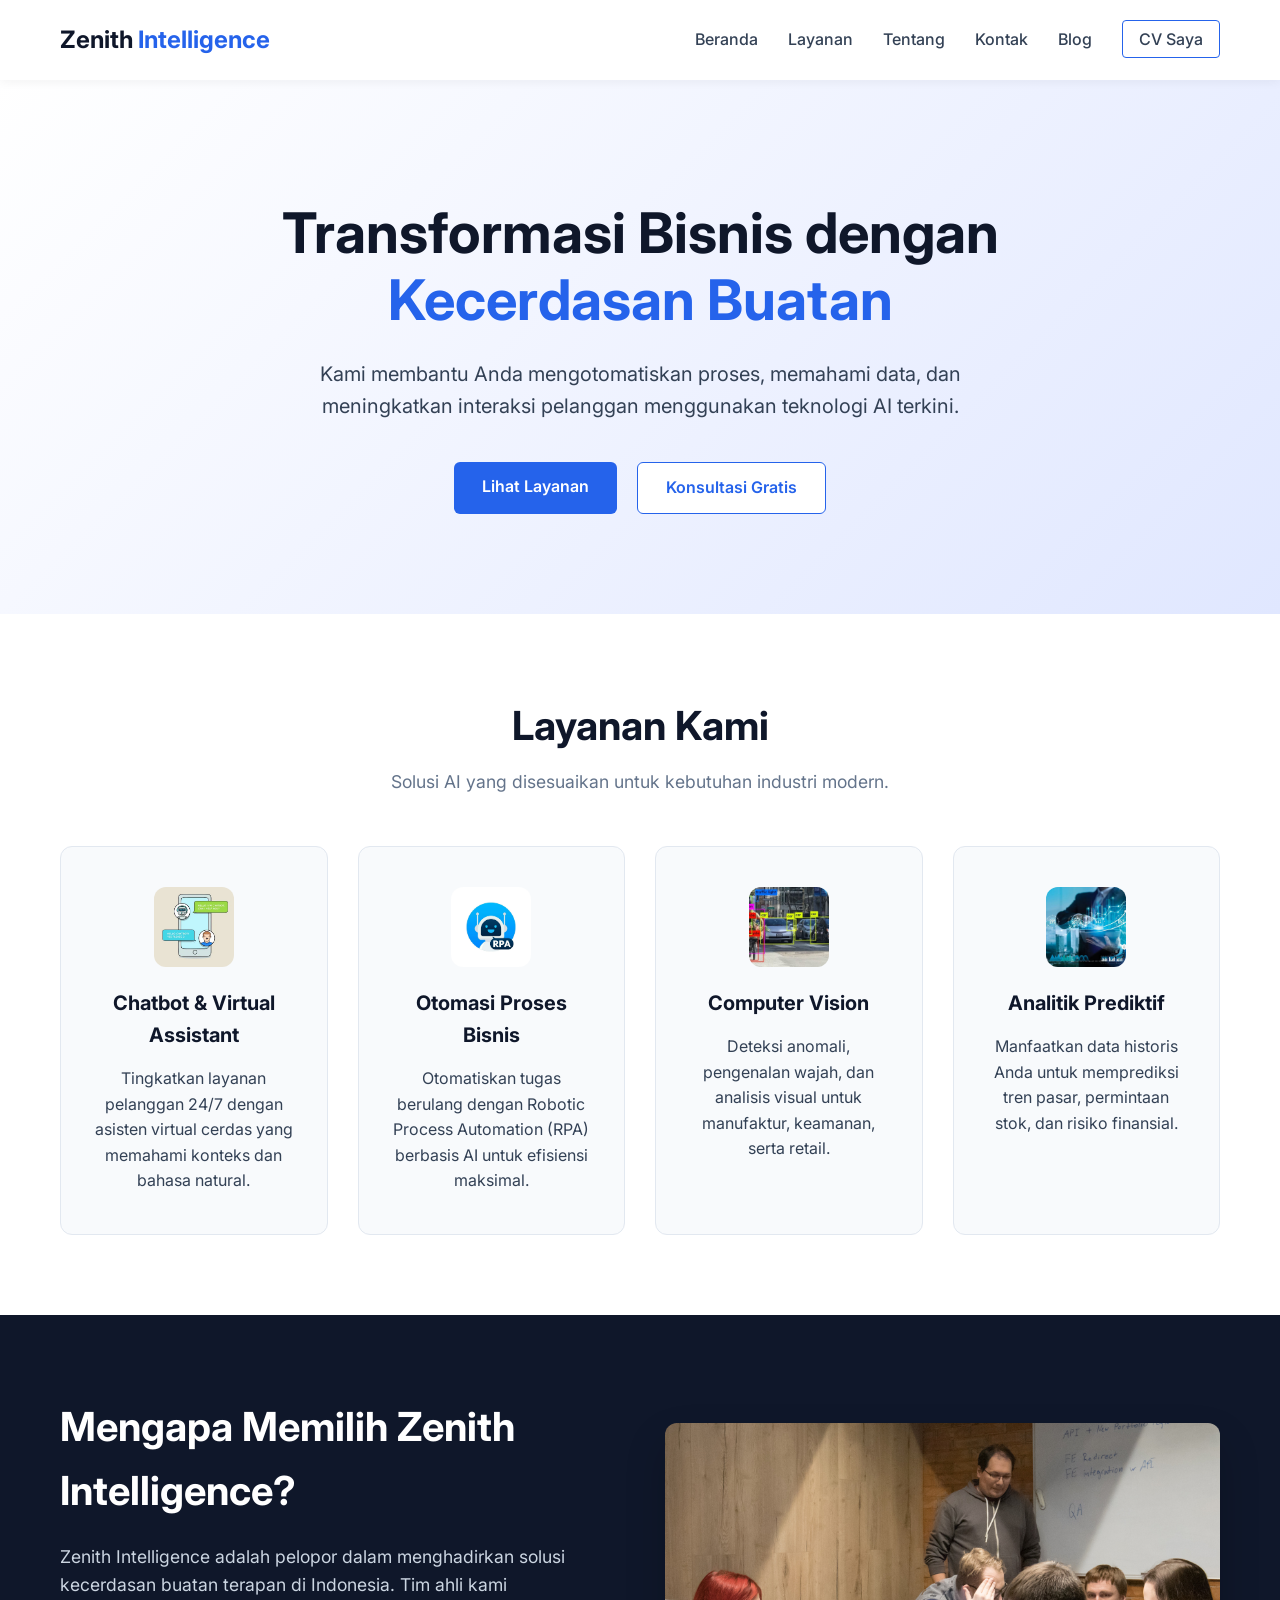
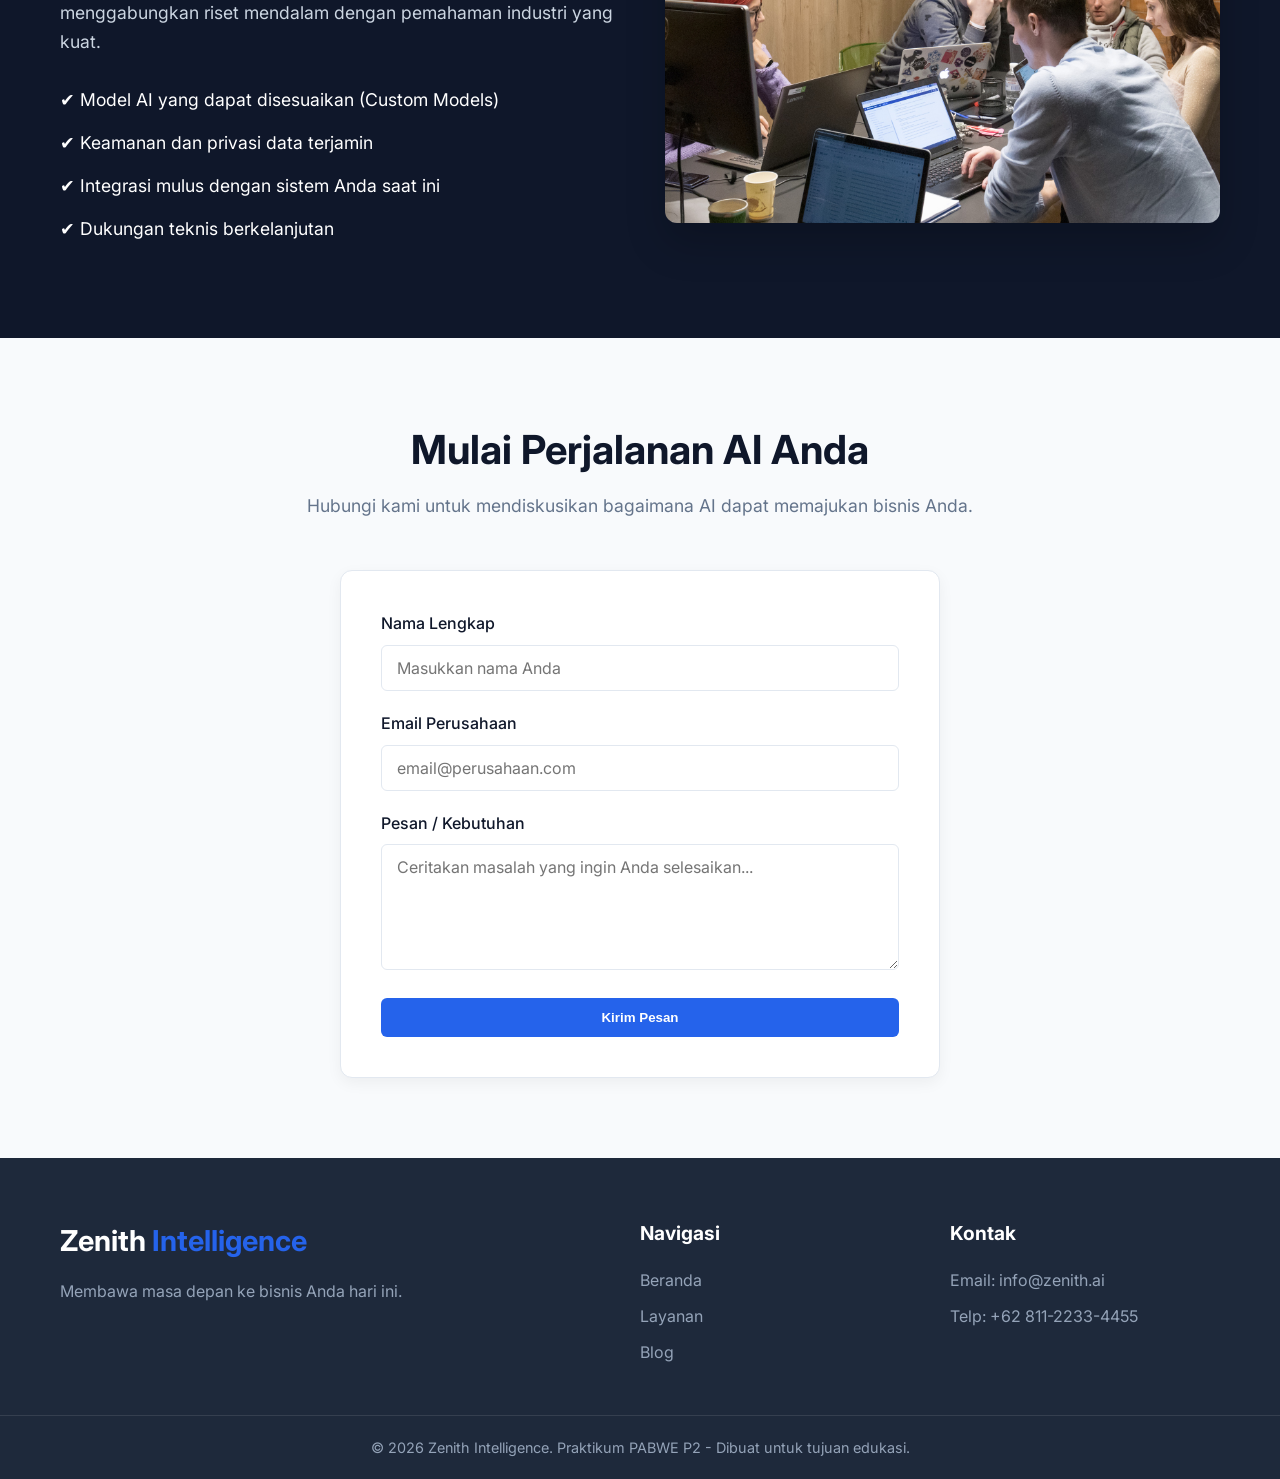
==== commit 16997a29: "menambahkan foto-foto" ====
--- a/index.html
+++ b/index.html
@@ -64,28 +64,36 @@
           
           <!-- Layanan 1 -->
           <article class="service-card">
-            <div class="service-icon">🤖</div>
+            <div class="service-icon">
+              <img src="assets/img/chatbot.jpg" alt="Chatbot & Virtual Assistant">
+            </div>
             <h3>Chatbot & Virtual Assistant</h3>
             <p>Tingkatkan layanan pelanggan 24/7 dengan asisten virtual cerdas yang memahami konteks dan bahasa natural.</p>
           </article>
           
           <!-- Layanan 2 -->
           <article class="service-card">
-            <div class="service-icon">⚙️</div>
+            <div class="service-icon">
+              <img src="assets/img/RPA.jpg" alt="Otomasi Proses Bisnis">
+            </div>
             <h3>Otomasi Proses Bisnis</h3>
             <p>Otomatiskan tugas berulang dengan Robotic Process Automation (RPA) berbasis AI untuk efisiensi maksimal.</p>
           </article>
 
           <!-- Layanan 3 -->
           <article class="service-card">
-            <div class="service-icon">👁️</div>
+            <div class="service-icon">
+              <img src="assets/img/image recognition.jpg" alt="Computer Vision">
+            </div>
             <h3>Computer Vision</h3>
             <p>Deteksi anomali, pengenalan wajah, dan analisis visual untuk manufaktur, keamanan, serta retail.</p>
           </article>
 
           <!-- Layanan 4 -->
           <article class="service-card">
-            <div class="service-icon">📊</div>
+            <div class="service-icon">
+              <img src="assets/img/data analytics.jpg" alt="Analitik Prediktif">
+            </div>
             <h3>Analitik Prediktif</h3>
             <p>Manfaatkan data historis Anda untuk memprediksi tren pasar, permintaan stok, dan risiko finansial.</p>
           </article>
@@ -108,9 +116,7 @@
           </ul>
         </div>
         <div class="about-image">
-          <div class="image-placeholder">
-            <span>Ilustrasi Tim AI</span>
-          </div>
+          <img src="assets/img/Collaboration.jpg" alt="Tim Zenith Intelligence" style="width:100%; height:400px; object-fit:cover; border-radius:12px; box-shadow: 0 20px 40px rgba(0,0,0,0.2);">
         </div>
       </div>
     </section>
--- a/assets/css/style.css
+++ b/assets/css/style.css
@@ -245,8 +245,17 @@
 }
 
 .service-icon {
-  font-size: 3rem;
-  margin-bottom: 20px;
+  width: 80px;
+  height: 80px;
+  margin: 0 auto 20px;
+  border-radius: 12px;
+  overflow: hidden;
+}
+
+.service-icon img {
+  width: 100%;
+  height: 100%;
+  object-fit: cover;
 }
 
 .service-card h3 {
